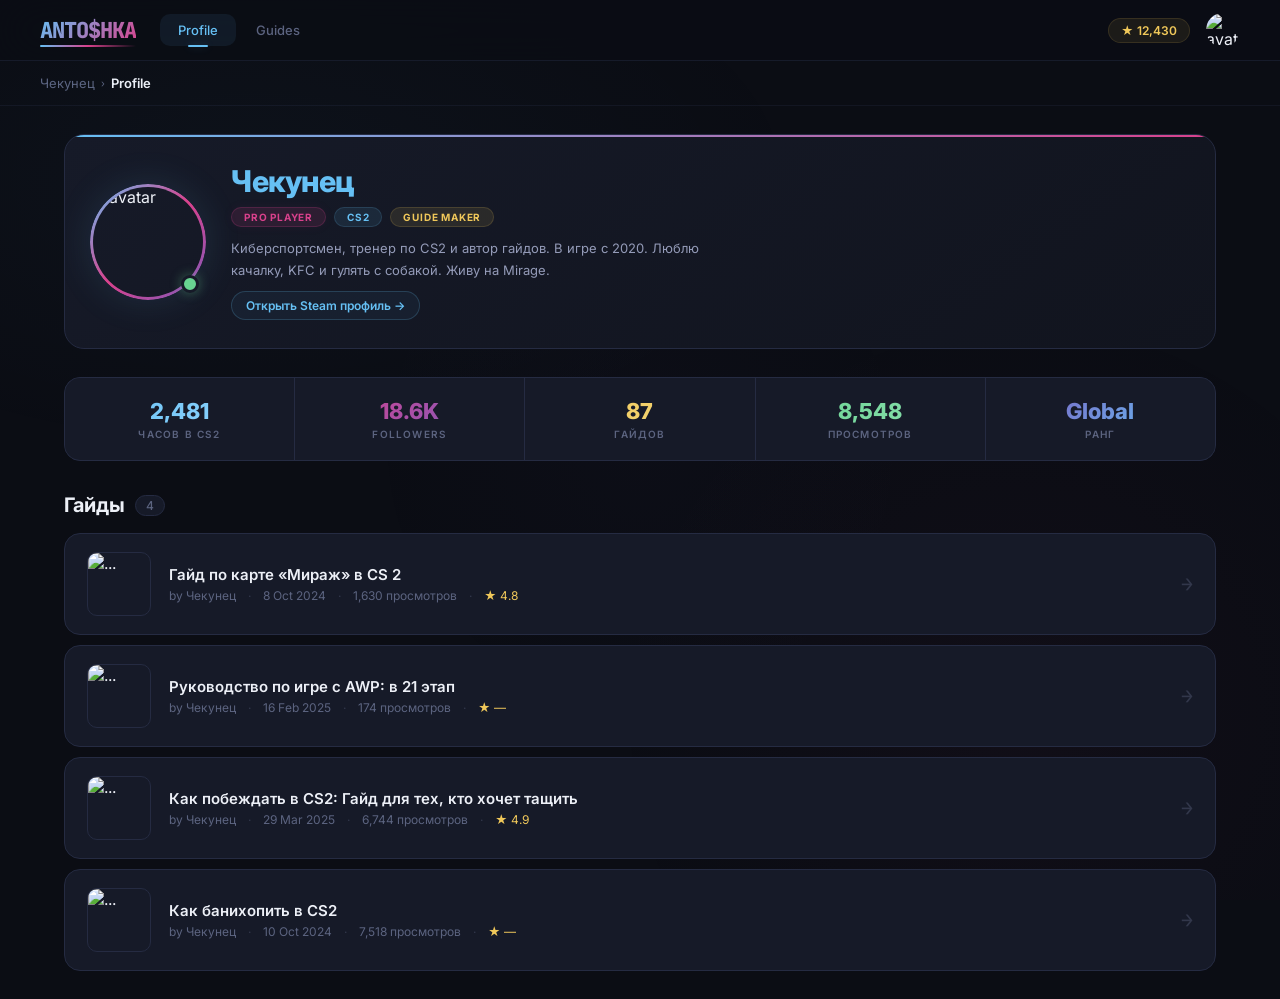
==== index.html @ 96544b04 "feat(ui): update profile identity and add blurred review overlay Update the profile title and logo t" ====
﻿<!DOCTYPE html>
<html lang="ru">
<head>
  <meta charset="UTF-8">
  <meta name="viewport" content="width=device-width, initial-scale=1.0">
  <title>ANTO$HKA — CS2 Pro Profile</title>
  <link rel="preconnect" href="https://fonts.googleapis.com">
  <link rel="preconnect" href="https://fonts.gstatic.com" crossorigin>
  <link href="https://fonts.googleapis.com/css2?family=Inter:wght@300;400;500;600;700;800;900&family=JetBrains+Mono:wght@400;500;600;700;800&display=swap" rel="stylesheet">
  <style>
    * { margin: 0; padding: 0; box-sizing: border-box; }
    :root { --bg-deep: #07080c; --bg-primary: #0b0d14; --bg-secondary: #11141e; --bg-card: #161a28; --bg-card-hover: #1c2033; --bg-elevated: #1e2338; --border: #252b42; --border-light: #303858; --border-glow: rgba(102,192,244,0.15); --text-primary: #edf0f7; --text-secondary: #949bb8; --text-muted: #5c6480; --accent: #66c0f4; --accent-hover: #94d6ff; --accent-glow: rgba(102,192,244,0.2); --pink: #d9418c; --pink-glow: rgba(217,65,140,0.25); --purple: #7c5cbf; --green: #68d391; --gold: #f0c85a; --gold-glow: rgba(240,200,90,0.2); --radius-sm: 6px; --radius: 10px; --radius-lg: 16px; --radius-xl: 20px; --shadow-sm: 0 1px 3px rgba(0,0,0,0.4); --shadow: 0 4px 16px rgba(0,0,0,0.5); --shadow-lg: 0 12px 48px rgba(0,0,0,0.6); --shadow-xl: 0 24px 64px rgba(0,0,0,0.7); }
    body { font-family: 'Inter',-apple-system,BlinkMacSystemFont,sans-serif; background: var(--bg-primary); color: var(--text-primary); min-height: 100vh; display: flex; flex-direction: column; overflow-x: hidden; }
    body::before { content: ''; position: fixed; inset: 0; background: radial-gradient(ellipse 800px 400px at 20% 20%,rgba(102,192,244,0.03) 0%,transparent 70%),radial-gradient(ellipse 600px 600px at 80% 80%,rgba(217,65,140,0.03) 0%,transparent 70%),radial-gradient(ellipse 400px 400px at 50% 50%,rgba(124,92,191,0.02) 0%,transparent 70%); pointer-events: none; z-index: 0; }
    a { color: var(--accent); text-decoration: none; transition: color 0.2s; } a:hover { color: var(--accent-hover); }
    .header { position: sticky; top: 0; z-index: 100; background: rgba(11,13,20,0.85); backdrop-filter: blur(24px) saturate(1.4); -webkit-backdrop-filter: blur(24px) saturate(1.4); border-bottom: 1px solid rgba(37,43,66,0.5); padding: 0 24px; }
    .header-inner { max-width: 1200px; margin: 0 auto; display: flex; align-items: center; height: 60px; gap: 24px; }
    .logo { font-family: 'JetBrains Mono',monospace; font-weight: 800; font-size: 22px; letter-spacing: -1px; cursor: pointer; background: linear-gradient(135deg,var(--accent) 0%,var(--pink) 100%); -webkit-background-clip: text; background-clip: text; -webkit-text-fill-color: transparent; position: relative; }
    .logo::after { content: ''; position: absolute; bottom: -2px; left: 0; right: 0; height: 2px; background: linear-gradient(90deg,var(--accent),var(--pink),transparent); border-radius: 1px; }
    .nav { display: flex; gap: 2px; }
    .nav a { padding: 8px 18px; border-radius: var(--radius); font-size: 13px; font-weight: 500; color: var(--text-muted); transition: all 0.2s; position: relative; cursor: pointer; }
    .nav a:hover { color: var(--text-primary); background: rgba(255,255,255,0.04); }
    .nav a.active { color: var(--accent); background: rgba(102,192,244,0.08); }
    .nav a.active::after { content: ''; position: absolute; bottom: -1px; left: 50%; transform: translateX(-50%); width: 20px; height: 2px; background: var(--accent); border-radius: 1px; box-shadow: 0 0 8px var(--accent-glow); }
    .header-right { margin-left: auto; display: flex; align-items: center; gap: 16px; }
    .points { font-size: 12px; font-weight: 600; color: var(--gold); padding: 4px 12px; background: rgba(240,200,90,0.08); border: 1px solid rgba(240,200,90,0.12); border-radius: 100px; }
    .avatar-small { width: 34px; height: 34px; border-radius: 50%; display: block; cursor: pointer; object-fit: cover; }
    .sub-header { padding: 0 24px; border-bottom: 1px solid rgba(37,43,66,0.3); background: rgba(11,13,20,0.4); }
    .sub-header-inner { max-width: 1200px; margin: 0 auto; display: flex; align-items: center; height: 44px; font-size: 13px; }
    .sub-header-inner .bread { color: var(--text-muted); font-weight: 400; }
    .sub-header-inner .bread-current { color: var(--text-primary); font-weight: 600; }
    .sub-header-inner .sep { color: var(--text-muted); margin: 0 6px; font-size: 10px; }
    .page-content { max-width: 1200px; margin: 0 auto; padding: 28px 24px; width: 100%; flex: 1; position: relative; z-index: 1; }
    .page { display: none; } .page.active { display: block; animation: pageIn 0.4s ease-out; }
    @keyframes pageIn { from { opacity: 0; transform: translateY(12px); } to { opacity: 1; transform: translateY(0); } }
    .profile-card { background: linear-gradient(145deg,var(--bg-card) 0%,var(--bg-secondary) 100%); border: 1px solid var(--border); border-radius: var(--radius-xl); padding: 28px; display: flex; gap: 28px; align-items: center; flex-wrap: wrap; margin-bottom: 28px; position: relative; overflow: hidden; }
    .profile-card::before { content: ''; position: absolute; top: 0; left: 0; right: 0; height: 2px; background: linear-gradient(90deg,var(--accent),var(--pink),var(--purple),var(--accent)); background-size: 300% 100%; animation: gradientBar 4s linear infinite; }
    @keyframes gradientBar { 0% { background-position: 0% 0%; } 100% { background-position: 300% 0%; } }
    .profile-avatar-wrap { position: relative; flex-shrink: 0; }
    .profile-avatar { width: 110px; height: 110px; border-radius: 50%; display: block; box-shadow: 0 0 40px rgba(102,192,244,0.15); }
    .profile-avatar::after { content: ''; position: absolute; inset: -3px; border-radius: 50%; padding: 3px; background: linear-gradient(135deg,var(--accent),var(--pink),var(--purple)); -webkit-mask: linear-gradient(#fff 0 0) content-box,linear-gradient(#fff 0 0); -webkit-mask-composite: xor; mask-composite: exclude; pointer-events: none; }
    .profile-status { position: absolute; bottom: 4px; right: 4px; width: 18px; height: 18px; border-radius: 50%; background: var(--green); border: 3px solid var(--bg-card); box-shadow: 0 0 12px rgba(104,211,145,0.4); }
    .profile-info { flex: 1; min-width: 220px; }
    .profile-name { font-size: 30px; font-weight: 800; letter-spacing: -0.5px; line-height: 1.2; } .profile-name .accent { color: var(--accent); }
    .profile-tags { display: flex; gap: 8px; flex-wrap: wrap; margin: 8px 0 10px; }
    .tag { font-size: 10px; font-weight: 700; text-transform: uppercase; padding: 3px 12px; border-radius: 100px; letter-spacing: 0.8px; }
    .tag-pro { background: rgba(217,65,140,0.12); color: var(--pink); border: 1px solid rgba(217,65,140,0.2); box-shadow: 0 0 12px rgba(217,65,140,0.05); }
    .tag-cs2 { background: rgba(102,192,244,0.1); color: var(--accent); border: 1px solid rgba(102,192,244,0.15); }
    .tag-guide { background: rgba(240,200,90,0.1); color: var(--gold); border: 1px solid rgba(240,200,90,0.15); }
    .profile-desc { font-size: 13px; color: var(--text-secondary); line-height: 1.7; max-width: 520px; }
    .steam-link { display: inline-flex; align-items: center; gap: 6px; margin-top: 10px; font-size: 12px; font-weight: 600; color: var(--accent); padding: 6px 14px; border: 1px solid rgba(102,192,244,0.2); border-radius: 100px; transition: all 0.2s; background: rgba(102,192,244,0.05); text-decoration: none; }
    .steam-link:hover { background: rgba(102,192,244,0.12); border-color: var(--accent); color: var(--accent-hover); }
    .stats-row { display: grid; grid-template-columns: repeat(auto-fit,minmax(140px,1fr)); gap: 1px; background: var(--border); border-radius: var(--radius-lg); overflow: hidden; border: 1px solid var(--border); margin-bottom: 32px; }
    .stat-cell { background: var(--bg-card); padding: 20px 16px; text-align: center; transition: background 0.2s; }
    .stat-cell:hover { background: var(--bg-card-hover); }
    .stat-val { font-size: 22px; font-weight: 800; background: linear-gradient(135deg,var(--accent),var(--accent-hover)); -webkit-background-clip: text; background-clip: text; -webkit-text-fill-color: transparent; }
    .stat-cell:nth-child(2) .stat-val { background: linear-gradient(135deg,var(--pink),var(--purple)); -webkit-background-clip: text; background-clip: text; -webkit-text-fill-color: transparent; }
    .stat-cell:nth-child(3) .stat-val { background: linear-gradient(135deg,var(--gold),#f5d87a); -webkit-background-clip: text; background-clip: text; -webkit-text-fill-color: transparent; }
    .stat-cell:nth-child(4) .stat-val { background: linear-gradient(135deg,var(--green),#8de0b0); -webkit-background-clip: text; background-clip: text; -webkit-text-fill-color: transparent; }
    .stat-cell:nth-child(5) .stat-val { background: linear-gradient(135deg,var(--purple),var(--accent)); -webkit-background-clip: text; background-clip: text; -webkit-text-fill-color: transparent; }
    .stat-label { font-size: 10px; color: var(--text-muted); text-transform: uppercase; letter-spacing: 1.2px; margin-top: 4px; font-weight: 600; }
    .section-title { font-size: 20px; font-weight: 700; margin-bottom: 16px; display: flex; align-items: center; gap: 10px; }
    .section-title .count { font-size: 12px; font-weight: 500; color: var(--text-muted); padding: 2px 10px; background: var(--bg-card); border: 1px solid var(--border); border-radius: 100px; }
    .guides-list { display: flex; flex-direction: column; gap: 10px; }
    .guide-row { display: flex; align-items: center; gap: 18px; background: var(--bg-card); border: 1px solid var(--border); border-radius: var(--radius-lg); padding: 18px 22px; transition: all 0.25s; cursor: pointer; position: relative; overflow: hidden; }
    .guide-row::before { content: ''; position: absolute; left: 0; top: 0; bottom: 0; width: 3px; background: linear-gradient(180deg,var(--accent),var(--pink)); opacity: 0; transition: opacity 0.25s; }
    .guide-row:hover { background: var(--bg-card-hover); border-color: var(--border-light); transform: translateX(4px); box-shadow: var(--shadow); }
    .guide-row:hover::before { opacity: 1; }
    .guide-row-img { width: 64px; height: 64px; border-radius: var(--radius); flex-shrink: 0; overflow: hidden; border: 1px solid var(--border); }
    .guide-row-img img { width: 100%; height: 100%; object-fit: cover; display: block; }
    .guide-row-info { flex: 1; min-width: 0; }
    .guide-row-title { font-size: 15px; font-weight: 600; color: var(--text-primary); margin-bottom: 4px; }
    .guide-row-meta { font-size: 12px; color: var(--text-muted); display: flex; gap: 12px; align-items: center; flex-wrap: wrap; }
    .guide-row-meta .dot { color: var(--text-muted); opacity: 0.4; } .guide-row-meta .rating { color: var(--gold); }
    .guide-row-arrow { color: var(--text-muted); font-size: 20px; transition: all 0.25s; opacity: 0.4; font-family: 'JetBrains Mono',monospace; }
    .guide-row:hover .guide-row-arrow { color: var(--accent); opacity: 1; transform: translateX(6px); }
    .guide-header { background: linear-gradient(145deg,var(--bg-card) 0%,var(--bg-secondary) 100%); border: 1px solid var(--border); border-radius: var(--radius-xl); padding: 32px; margin-bottom: 24px; position: relative; overflow: hidden; }
    .guide-header::before { content: ''; position: absolute; top: 0; left: 0; right: 0; height: 2px; background: linear-gradient(90deg,var(--accent),var(--pink),var(--gold)); }
    .guide-header-meta { display: flex; align-items: center; gap: 14px; flex-wrap: wrap; margin-bottom: 14px; }
    .guide-header-meta .badge { font-size: 10px; font-weight: 700; text-transform: uppercase; padding: 4px 14px; border-radius: 100px; letter-spacing: 0.8px; }
    .badge-cs2 { background: rgba(102,192,244,0.1); color: var(--accent); border: 1px solid rgba(102,192,244,0.2); }
    .badge-awp { background: rgba(217,65,140,0.1); color: var(--pink); border: 1px solid rgba(217,65,140,0.2); }
    .badge-all { background: rgba(124,92,191,0.1); color: var(--purple); border: 1px solid rgba(124,92,191,0.2); }
    .guide-header-meta .meta-item { font-size: 12px; color: var(--text-muted); } .guide-header-meta .meta-item.gold { color: var(--gold); }
    .guide-header h1 { font-size: 30px; font-weight: 800; letter-spacing: -0.5px; line-height: 1.25; margin-bottom: 8px; }
    .guide-header .author { font-size: 13px; color: var(--text-secondary); } .guide-header .author strong { color: var(--accent); }
    .guide-body { background: var(--bg-card); border: 1px solid var(--border); border-radius: var(--radius-xl); padding: 36px; line-height: 1.75; }
    .guide-body h3 { font-size: 20px; font-weight: 700; color: var(--accent); margin: 32px 0 14px; padding-bottom: 8px; border-bottom: 1px solid rgba(102,192,244,0.1); }
    .guide-body h3:first-child { margin-top: 0; } .guide-body h4 { font-size: 16px; font-weight: 600; color: var(--text-primary); margin: 22px 0 8px; }
    .guide-body p { font-size: 14px; color: var(--text-secondary); margin-bottom: 12px; }
    .guide-body ul { list-style: none; padding: 0; margin: 0 0 18px; }
    .guide-body ul li { font-size: 14px; color: var(--text-secondary); line-height: 1.7; padding: 6px 0 6px 24px; position: relative; }
    .guide-body ul li::before { content: '\25C6'; position: absolute; left: 0; top: 5px; font-size: 10px; color: var(--accent); }
    .guide-body ul li strong { color: var(--text-primary); }
    .guide-cover { width: 100%; border-radius: var(--radius-lg); margin-bottom: 24px; border: 1px solid var(--border); display: block; box-shadow: var(--shadow); }
    .guide-gallery { display: grid; grid-template-columns: repeat(auto-fit,minmax(280px,1fr)); gap: 14px; margin: 20px 0; }
    .guide-gallery img { width: 100%; border-radius: var(--radius-lg); border: 1px solid var(--border); display: block; transition: all 0.3s; box-shadow: var(--shadow-sm); }
    .guide-gallery img:hover { transform: scale(1.01); box-shadow: var(--shadow-lg); border-color: var(--border-light); }
    .guide-reviews { margin-top: 32px; padding-top: 24px; border-top: 2px solid var(--border); }
    .guide-reviews h3 { font-size: 18px; font-weight: 700; color: var(--text-primary); margin-bottom: 16px; display: flex; align-items: center; gap: 8px; }
    .guide-reviews h3::before { content: '\2605'; color: var(--gold); font-size: 20px; }
    .review-item { background: var(--bg-secondary); border: 1px solid var(--border); border-radius: var(--radius); padding: 14px 18px; margin-bottom: 10px; transition: border-color 0.2s; }
    .review-item:hover { border-color: var(--border-light); }
    .review-header { display: flex; align-items: center; justify-content: space-between; margin-bottom: 6px; flex-wrap: wrap; gap: 8px; }
    .review-author { font-weight: 600; font-size: 13px; color: var(--accent); }
    .review-date { font-size: 11px; color: var(--text-muted); }
    .review-text { font-size: 13px; color: var(--text-secondary); line-height: 1.6; }
    .review-rating { color: var(--gold); font-size: 12px; letter-spacing: 1px; }
    .review-prof-wrap { position: relative; overflow: hidden; border-radius: var(--radius); margin-bottom: 10px; }
    .review-prof-wrap .review-item { margin-bottom: 0; }
    .review-prof-wrap.blurred .review-text { filter: blur(5px); -webkit-filter: blur(5px); user-select: none; pointer-events: none; }
    .review-prof-overlay { display: none; position: absolute; inset: 0; background: rgba(7,8,12,0.8); z-index: 5; border-radius: var(--radius); flex-direction: row; align-items: center; justify-content: space-between; gap: 12px; padding: 10px 16px; }
    .review-prof-wrap.blurred .review-prof-overlay { display: flex; }
    .review-prof-overlay .warning-text { font-size: 12px; color: #ff4757; font-weight: 700; line-height: 1.4; text-align: left; }
    .review-prof-overlay .warning-btn { background: linear-gradient(135deg,#ff4757,#e84393); color: #fff; border: none; padding: 8px 24px; border-radius: 100px; font-size: 12px; font-weight: 600; cursor: pointer; transition: all 0.25s; white-space: nowrap; flex-shrink: 0; letter-spacing: 0.2px; }
    
    .review-prof-overlay .warning-btn:hover { transform: translateY(-1px); box-shadow: 0 6px 20px rgba(255,71,87,0.35), 0 0 0 1px rgba(255,255,255,0.1); }
    .guide-back { margin-top: 24px; padding-top: 20px; border-top: 1px solid var(--border); }
    .guide-back a { display: inline-flex; align-items: center; gap: 8px; font-size: 13px; font-weight: 500; color: var(--text-muted); padding: 10px 22px; border: 1px solid var(--border); border-radius: 100px; transition: all 0.2s; cursor: pointer; text-decoration: none; }
    .guide-back a:hover { color: var(--accent); border-color: var(--border-light); background: rgba(102,192,244,0.04); }
    @media (max-width: 768px) { .profile-card { flex-direction: column; align-items: center; text-align: center; padding: 24px 20px; } .profile-info { text-align: center; } .profile-tags { justify-content: center; } .profile-desc { max-width: 100%; } .guide-body { padding: 20px; } .guide-header { padding: 24px 20px; } .guide-header h1 { font-size: 22px; } .nav { display: none; } .stats-row { grid-template-columns: repeat(3,1fr); } }
    @media (max-width: 480px) { .stats-row { grid-template-columns: repeat(2,1fr); } .page-content { padding: 16px; } }
    ::-webkit-scrollbar { width: 6px; } ::-webkit-scrollbar-track { background: var(--bg-deep); } ::-webkit-scrollbar-thumb { background: var(--border); border-radius: 3px; } ::-webkit-scrollbar-thumb:hover { background: var(--border-light); }
    ::selection { background: rgba(102,192,244,0.2); color: var(--text-primary); }
  </style>
</head>
<body>
  <header class="header">
    <div class="header-inner">
      <div class="logo" id="logoBtn">ANTO$HKA</div>
      <nav class="nav">
        <a id="nav-profile" class="active">Profile</a>
        <a id="nav-guides">Guides</a>
      </nav>
      <div class="header-right"><span class="points">&#9733; 12,430</span><img class="avatar-small" src="https://avatars.fastly.steamstatic.com/25f4bf83b53d3f5722e76bcd8d0f8a3aebb3e9b3_full.jpg" alt="avatar"></div>
    </div>
  </header>
  <div class="sub-header">
    <div class="sub-header-inner">
      <span class="bread">Чекунец</span><span class="sep">&#8250;</span>
      <span class="bread-current" id="breadCurrent">Profile</span>
    </div>
  </div>
  <div class="page-content" id="pageContent">
    <div class="page active" id="pageProfile">
      <div class="profile-card">
        <div class="profile-avatar-wrap">
          <img class="profile-avatar" src="https://avatars.fastly.steamstatic.com/25f4bf83b53d3f5722e76bcd8d0f8a3aebb3e9b3_full.jpg" alt="avatar">
          <div class="profile-status"></div>
        </div>
        <div class="profile-info">
          <div class="profile-name"><span class="accent">Чекунец</span></div>
          <div class="profile-tags">
            <span class="tag tag-pro">Pro Player</span>
            <span class="tag tag-cs2">CS2</span>
            <span class="tag tag-guide">Guide Maker</span>
          </div>
          <div class="profile-desc">Киберспортсмен, тренер по CS2 и автор гайдов. В игре с 2020. Люблю качалку, KFC и гулять с собакой. Живу на Mirage.</div>
          <a class="steam-link" href="https://steamcommunity.com/id/imcavs" target="_blank" rel="noopener">Открыть Steam профиль &rarr;</a>
        </div>
      </div>
      <div class="stats-row">
        <div class="stat-cell"><div class="stat-val">2,481</div><div class="stat-label">Часов в CS2</div></div>
        <div class="stat-cell"><div class="stat-val">18.6K</div><div class="stat-label">Followers</div></div>
        <div class="stat-cell"><div class="stat-val">87</div><div class="stat-label">Гайдов</div></div>
        <div class="stat-cell"><div class="stat-val">8,548</div><div class="stat-label">Просмотров</div></div>
        <div class="stat-cell"><div class="stat-val">Global</div><div class="stat-label">Ранг</div></div>
      </div>
      <div class="section-title">Гайды <span class="count" id="profileCount">4</span></div>
      <div class="guides-list" id="guidesList"></div>
    </div>
    <div class="page" id="pageGuides">
      <div class="section-title">Все гайды <span class="count" id="guidesCount">4</span></div>
      <div class="guides-list" id="guidesListFull"></div>
    </div>
    <div class="page" id="pageGuideView"><div id="guideContent"></div></div>
  </div>
  <script>
    var GUIDES = [
      { id:'mirage-guide', title:'Гайд по карте «Мираж» в CS 2', slug:'mirage-guide', date:'8 Oct 2024', views:'1,630', rating:'4.8', preview:'https://images.steamusercontent.com/ugc/2466374324921228776/269BBE8DACB19F91C834309DBD3C649CD9F79FE6/' },
      { id:'awp-guide', title:'Руководство по игре с AWP: в 21 этап', slug:'awp-guide', date:'16 Feb 2025', views:'174', rating:'&mdash;', preview:'https://images.steamusercontent.com/ugc/8546979052243249/4EC365AA97A9F64958C68C64EA9117423F010BF1/' },
      { id:'niveus-guide', title:'Как побеждать в CS2: Гайд для тех, кто хочет тащить', slug:'niveus-guide', date:'29 Mar 2025', views:'6,744', rating:'4.9', preview:'https://images.steamusercontent.com/ugc/16432158169393339/E540617F9473AF25EFCE39FAC4F65AA7905E0B97/' },
      { id:'bhop-guide', title:'Как банихопить в CS2', slug:'bhop-guide', date:'10 Oct 2024', views:'7,518', rating:'&mdash;', preview:'https://images.steamusercontent.com/ugc/2464123249198992348/BE96747E7260C1B9AF54A90933762146801BF02A/' }
    ];

    var CONTENT = {};

    function esc(t) { return t.replace(/'/g, "\\'"); }

    CONTENT['mirage-guide'] = '<div class="guide-header"><div class="guide-header-meta"><span class="badge badge-cs2">CS2 Guide</span><span class="meta-item">8 Oct 2024</span><span class="meta-item">1,630 \u043f\u0440\u043e\u0441\u043c\u043e\u0442\u0440\u043e\u0432</span><span class="meta-item gold">\u2605 4.8</span></div><h1>\u0413\u0430\u0439\u0434 \u043f\u043e \u043a\u0430\u0440\u0442\u0435 \u00ab\u041c\u0438\u0440\u0430\u0436\u00bb \u0432 CS 2</h1><div class="author">by <strong>\u0427\u0435\u043a\u0443\u043d\u0435\u0446</strong></div></div><div class="guide-body"><p>\u041a\u0430\u0440\u0442\u0430 \u00ab\u041c\u0438\u0440\u0430\u0436\u00bb \u2014 \u044d\u0442\u043e \u043e\u0434\u043d\u0430 \u0438\u0437 \u0441\u0430\u043c\u044b\u0445 \u043f\u043e\u043f\u0443\u043b\u044f\u0440\u043d\u044b\u0445 \u0438 \u0441\u0442\u0440\u0430\u0442\u0435\u0433\u0438\u0447\u0435\u0441\u043a\u0438 \u0441\u043b\u043e\u0436\u043d\u044b\u0445 \u043a\u0430\u0440\u0442 \u0432 Counter-Strike 2. \u0412 \u044d\u0442\u043e\u043c \u0433\u0430\u0439\u0434\u0435 \u043c\u044b \u0440\u0430\u0441\u0441\u043c\u043e\u0442\u0440\u0438\u043c \u043a\u043b\u044e\u0447\u0435\u0432\u044b\u0435 \u043f\u043e\u0437\u0438\u0446\u0438\u0438, \u0441\u0442\u0440\u0430\u0442\u0435\u0433\u0438\u0438 \u0434\u043b\u044f \u043e\u0431\u0435\u0438\u0445 \u0441\u0442\u043e\u0440\u043e\u043d \u0438 \u0441\u043e\u0432\u0435\u0442\u044b \u0434\u043b\u044f \u0443\u043b\u0443\u0447\u0448\u0435\u043d\u0438\u044f \u0432\u0430\u0448\u0435\u0439 \u0438\u0433\u0440\u044b.</p><img class="guide-cover" src="https://images.steamusercontent.com/ugc/2466374324921228776/269BBE8DACB19F91C834309DBD3C649CD9F79FE6/" alt="Mirage" loading="lazy"><h3>\u041e\u0441\u043d\u043e\u0432\u043d\u0430\u044f \u0438\u043d\u0444\u043e\u0440\u043c\u0430\u0446\u0438\u044f \u043e \u043a\u0430\u0440\u0442\u0435</h3><p>\u0421\u0442\u043e\u0440\u043e\u043d\u044b: \u0422\u0435\u0440\u0440\u043e\u0440\u0438\u0441\u0442\u044b (\u0422) \u0438 \u041a\u043e\u043d\u0442\u0440-\u0442\u0435\u0440\u0440\u043e\u0440\u0438\u0441\u0442\u044b (\u041a\u0422). \u0426\u0435\u043b\u0438: \u0422\u0435\u0440\u0440\u043e\u0440\u0438\u0441\u0442\u044b \u0434\u043e\u043b\u0436\u043d\u044b \u0443\u0441\u0442\u0430\u043d\u043e\u0432\u0438\u0442\u044c \u0431\u043e\u043c\u0431\u0443 \u043d\u0430 \u043e\u0434\u043d\u043e\u0439 \u0438\u0437 \u0442\u043e\u0447\u0435\u043a (A \u0438\u043b\u0438 B), \u0430 \u041a\u0422 \u2014 \u043f\u0440\u0435\u0434\u043e\u0442\u0432\u0440\u0430\u0442\u0438\u0442\u044c \u044d\u0442\u043e \u0438\u043b\u0438 \u043e\u0431\u0435\u0437\u0432\u0440\u0435\u0434\u0438\u0442\u044c \u0431\u043e\u043c\u0431\u0443.</p><h4>\u0411\u0430\u043b\u0430\u043d\u0441\u0438\u0440\u043e\u0432\u043a\u0430</h4><p>\u00ab\u041c\u0438\u0440\u0430\u0436\u00bb \u0438\u0437\u0432\u0435\u0441\u0442\u0435\u043d \u0441\u0432\u043e\u0435\u0439 \u0441\u0431\u0430\u043b\u0430\u043d\u0441\u0438\u0440\u043e\u0432\u0430\u043d\u043d\u043e\u0439 \u043a\u043e\u043d\u0441\u0442\u0440\u0443\u043a\u0446\u0438\u0435\u0439, \u0447\u0442\u043e \u043f\u043e\u0437\u0432\u043e\u043b\u044f\u0435\u0442 \u043e\u0431\u0435\u0438\u043c \u0441\u0442\u043e\u0440\u043e\u043d\u0430\u043c \u043f\u0440\u043e\u044f\u0432\u043b\u044f\u0442\u044c \u0441\u0442\u0440\u0430\u0442\u0435\u0433\u0438\u044e \u0438 \u0442\u0430\u043a\u0442\u0438\u043a\u0443.</p>'
    + '<div class="guide-gallery"><img src="https://images.steamusercontent.com/ugc/2466374324921114483/F7C47C230EACAB2D33B4F2E3BE82AB70B0D6553B/" alt="Map" loading="lazy"></div><h3>\u041e\u0441\u043d\u043e\u0432\u043d\u044b\u0435 \u043f\u043e\u0437\u0438\u0446\u0438\u0438</h3>'
    + '<div class="guide-reviews"><h3>\u041e\u0442\u0437\u044b\u0432\u044b</h3><div class="review-item"><div class="review-header"><span class="review-author">Vlados</span><span class="review-rating">\u2605\u2605\u2605\u2605\u2605</span><span class="review-date">7 Jun 2026</span></div><div class="review-text">\u0410\u043d\u0442\u043e\u0445\u0430 \u043a\u0440\u0430\u0441\u0430\u0432\u0430 \u0434\u0430\u043b \u043d\u043e\u0440\u043c \u0433\u0430\u0438\u0434</div></div>'
    + '<div class="review-prof-wrap blurred"><div class="review-item"><div class="review-header"><span class="review-author">pixel_clicker</span><span class="review-rating">\u2605\u2605\u2606\u2606\u2606</span><span class="review-date">6 Jun 2026</span></div><div class="review-text">\u0445\u0443\u0439\u043d\u044f \u0430 \u043d\u0435 \u0433\u0430\u0439\u0434. \u043d\u0438\u0445\u0443\u044f \u043d\u0435 \u0440\u0430\u0431\u043e\u0442\u0430\u0435\u0442. \u0438\u0434\u0438 \u043d\u0430\u0445\u0443\u0439 \u0441\u043e \u0441\u0432\u043e\u0438\u043c\u0438 \u0441\u043e\u0432\u0435\u0442\u0430\u043c\u0438</div></div><div class="review-prof-overlay"><div class="warning-text">\u041e\u0442\u0437\u044b\u0432 \u0441\u043e\u0434\u0435\u0440\u0436\u0438\u0442 \u043d\u0435\u0446\u0435\u043d\u0437\u0443\u0440\u043d\u0443\u044e \u043b\u0435\u043a\u0441\u0438\u043a\u0443</div><div class="warning-divider"></div><button class="warning-btn" onclick="this.parentElement.parentElement.classList.remove(\'blurred\')">\u041f\u043e\u043a\u0430\u0437\u0430\u0442\u044c \u043e\u0442\u0437\u044b\u0432</button></div></div>'
    + '<div class="review-item"><div class="review-header"><span class="review-author">s1mple_fan</span><span class="review-rating">\u2605\u2605\u2605\u2605\u2605</span><span class="review-date">2 Jun 2026</span></div><div class="review-text">\u041b\u0443\u0447\u0448\u0438\u0439 \u0433\u0430\u0439\u0434 \u043f\u043e \u043c\u0438\u0440\u0430\u0436\u0438\u043a\u0443. \u0420\u0430\u0437\u0431\u043e\u0440 \u043f\u043e\u0437\u0438\u0446\u0438\u0439 \u043a\u043e\u0441\u043c\u043e\u0441.</div></div>'
    + '<div class="review-item"><div class="review-header"><span class="review-author">d0nkey</span><span class="review-rating">\u2605\u2605\u2605\u2605\u2605</span><span class="review-date">28 May 2026</span></div><div class="review-text">\u041d\u0430\u043a\u043e\u043d\u0435\u0446 \u043d\u043e\u0440\u043c\u0430\u043b\u044c\u043d\u043e \u043e\u0431\u044a\u044f\u0441\u043d\u0438\u043b\u0438 \u0410 \u043f\u043b\u044d\u043d\u0442.</div></div>'
    + '<div class="review-prof-wrap blurred"><div class="review-item"><div class="review-header"><span class="review-author">crybaby_228</span><span class="review-rating">\u2605\u2606\u2606\u2606\u2606</span><span class="review-date">5 Jun 2026</span></div><div class="review-text">\u0447\u0435 \u0437\u0430 \u0431\u0440\u0435\u0434 \u0442\u044b \u043d\u0430\u043f\u0438\u0441\u0430\u043b?? \u043f\u0438\u0437\u0434\u0435\u0442\u044c \u043d\u0435 \u043c\u0435\u0448\u043a\u0438 \u0432\u043e\u0440\u043e\u0447\u0430\u0442\u044c. \u0443\u0434\u0430\u043b\u0438 \u0433\u0430\u0439\u0434</div></div><div class="review-prof-overlay"><div class="warning-text">\u041e\u0442\u0437\u044b\u0432 \u0441\u043e\u0434\u0435\u0440\u0436\u0438\u0442 \u043d\u0435\u0446\u0435\u043d\u0437\u0443\u0440\u043d\u0443\u044e \u043b\u0435\u043a\u0441\u0438\u043a\u0443</div><div class="warning-divider"></div><button class="warning-btn" onclick="this.parentElement.parentElement.classList.remove(\'blurred\')">\u041f\u043e\u043a\u0430\u0437\u0430\u0442\u044c \u043e\u0442\u0437\u044b\u0432</button></div></div>'
    + '<div class="review-prof-wrap blurred"><div class="review-item"><div class="review-header"><span class="review-author">silver_master</span><span class="review-rating">\u2605\u2606\u2606\u2606\u2606</span><span class="review-date">4 Jun 2026</span></div><div class="review-text">\u0442\u0438\u043f\u0438\u0447\u043d\u044b\u0439 \u0433\u0430\u0439\u0434 \u043e\u0442 \u043f\u0435\u0442\u0443\u0448\u0438\u043b\u044b. \u0438\u0434\u0438 \u043d\u0430\u0445\u0435\u0440 \u0441\u043e \u0441\u0432\u043e\u0435\u0439 \u043f\u0438\u0441\u0430\u043d\u0438\u043d\u043e\u0439</div></div><div class="review-prof-overlay"><div class="warning-text">\u041e\u0442\u0437\u044b\u0432 \u0441\u043e\u0434\u0435\u0440\u0436\u0438\u0442 \u043d\u0435\u0446\u0435\u043d\u0437\u0443\u0440\u043d\u0443\u044e \u043b\u0435\u043a\u0441\u0438\u043a\u0443</div><div class="warning-divider"></div><button class="warning-btn" onclick="this.parentElement.parentElement.classList.remove(\'blurred\')">\u041f\u043e\u043a\u0430\u0437\u0430\u0442\u044c \u043e\u0442\u0437\u044b\u0432</button></div></div>'
    + '<div class="review-item"><div class="review-header"><span class="review-author">noob2pro</span><span class="review-rating">\u2605\u2605\u2605\u2605\u2605</span><span class="review-date">28 Mar 2026</span></div><div class="review-text">\u041f\u0435\u0440\u0435\u0447\u0438\u0442\u0430\u043b 3 \u0440\u0430\u0437\u0430. \u041a\u0430\u0436\u0434\u044b\u0439 \u0440\u0430\u0437 \u043d\u0430\u0445\u043e\u0436\u0443 \u043d\u043e\u0432\u043e\u0435. \u0410\u0432\u0442\u043e\u0440 \u043a\u0440\u0430\u0441\u0430\u0432\u0447\u0438\u043a!</div></div></div><div class="guide-back"><a class="back-to-guides">\u2190 \u041d\u0430\u0437\u0430\u0434 \u043a \u0441\u043f\u0438\u0441\u043a\u0443 \u0433\u0430\u0439\u0434\u043e\u0432</a></div></div>';

    CONTENT['awp-guide'] = '<div class="guide-header"><div class="guide-header-meta"><span class="badge badge-awp">AWP Guide</span><span class="meta-item">16 Feb 2025</span><span class="meta-item">174 \u043f\u0440\u043e\u0441\u043c\u043e\u0442\u0440\u0430</span></div><h1>\u0420\u0443\u043a\u043e\u0432\u043e\u0434\u0441\u0442\u0432\u043e \u043f\u043e \u0438\u0433\u0440\u0435 \u0441 AWP: \u0432 21 \u044d\u0442\u0430\u043f</h1><div class="author">by <strong>\u0427\u0435\u043a\u0443\u043d\u0435\u0446</strong></div></div><div class="guide-body">'
    + '<p>\u0420\u0443\u043a\u043e\u0432\u043e\u0434\u0441\u0442\u0432\u043e \u043f\u043e \u0438\u0433\u0440\u0435 \u0441 AWP \u0432 21 \u044d\u0442\u0430\u043f.</p>'
    + '<div class="guide-reviews"><h3>\u041e\u0442\u0437\u044b\u0432\u044b</h3>'
    + '<div class="review-item"><div class="review-header"><span class="review-author">awp_noob</span><span class="review-rating">\u2605\u2605\u2605\u2605\u2605</span><span class="review-date">1 Jun 2026</span></div><div class="review-text">21 \u044d\u0442\u0430\u043f \u044d\u0442\u043e \u0436\u0435\u0441\u0442\u044c! \u0421\u0442\u0430\u043b \u043b\u0443\u0447\u0448\u0435 \u0438\u0433\u0440\u0430\u0442\u044c \u043d\u0430 AWP.</div></div>'
    + '<div class="review-prof-wrap blurred"><div class="review-item"><div class="review-header"><span class="review-author">bot_aimer</span><span class="review-rating">\u2605\u2606\u2606\u2606\u2606</span><span class="review-date">2 Jun 2026</span></div><div class="review-text">\u0434\u0430 \u0442\u044b \u0441\u0430\u043c \u0431\u043e\u0442 \u0435\u0431\u0430\u043d\u044b\u0439. \u043a\u043e\u0433\u043e \u0442\u044b \u0443\u0447\u0438\u0448\u044c? \u043f\u0438\u0437\u0434\u0435\u0446 \u043f\u043e\u043b\u043d\u044b\u0439</div></div><div class="review-prof-overlay"><div class="warning-text">\u041e\u0442\u0437\u044b\u0432 \u0441\u043e\u0434\u0435\u0440\u0436\u0438\u0442 \u043d\u0435\u0446\u0435\u043d\u0437\u0443\u0440\u043d\u0443\u044e \u043b\u0435\u043a\u0441\u0438\u043a\u0443</div><div class="warning-divider"></div><button class="warning-btn" onclick="this.parentElement.parentElement.classList.remove(\'blurred\')">\u041f\u043e\u043a\u0430\u0437\u0430\u0442\u044c \u043e\u0442\u0437\u044b\u0432</button></div></div>'
    + '<div class="review-item"><div class="review-header"><span class="review-author">kennyS_fan</span><span class="review-rating">\u2605\u2605\u2605\u2605\u2605</span><span class="review-date">25 May 2026</span></div><div class="review-text">\u042d\u0442\u0430\u043f \u043f\u0440\u043e \u0444\u043b\u0438\u043a\u0438 \u044d\u0442\u043e \u0438\u043c\u0431\u0430.</div></div>'
    + '<div class="review-prof-wrap blurred"><div class="review-item"><div class="review-header"><span class="review-author">tox1c_mf</span><span class="review-rating">\u2605\u2606\u2606\u2606\u2606</span><span class="review-date">1 Jun 2026</span></div><div class="review-text">\u0445\u0443\u0435\u0442\u0430 \u043f\u043e\u043b\u043d\u0430\u044f. \u0430\u0432\u0442\u043e\u0440 \u0435\u0431\u043b\u0430\u043d. \u0438\u0434\u0438 \u043d\u0430\u0445\u0443\u0439 \u0441\u043e \u0441\u0432\u043e\u0438\u043c \u0433\u043e\u0432\u043d\u043e \u0433\u0430\u0439\u0434\u043e\u043c</div></div><div class="review-prof-overlay"><div class="warning-text">\u041e\u0442\u0437\u044b\u0432 \u0441\u043e\u0434\u0435\u0440\u0436\u0438\u0442 \u043d\u0435\u0446\u0435\u043d\u0437\u0443\u0440\u043d\u0443\u044e \u043b\u0435\u043a\u0441\u0438\u043a\u0443</div><div class="warning-divider"></div><button class="warning-btn" onclick="this.parentElement.parentElement.classList.remove(\'blurred\')">\u041f\u043e\u043a\u0430\u0437\u0430\u0442\u044c \u043e\u0442\u0437\u044b\u0432</button></div></div>'
    + '<div class="review-item"><div class="review-header"><span class="review-author">cs_old_school</span><span class="review-rating">\u2605\u2605\u2605\u2605\u2605</span><span class="review-date">8 Apr 2026</span></div><div class="review-text">\u0418\u0433\u0440\u0430\u044e \u0441 1.6, \u0438 \u043c\u043d\u0435 \u0431\u044b\u043b\u043e \u043f\u043e\u043b\u0435\u0437\u043d\u043e.</div></div>'
    + '</div><div class="guide-back"><a class="back-to-guides">\u2190 \u041d\u0430\u0437\u0430\u0434 \u043a \u0441\u043f\u0438\u0441\u043a\u0443 \u0433\u0430\u0439\u0434\u043e\u0432</a></div></div>';

    CONTENT['niveus-guide'] = '<div class="guide-header"><div class="guide-header-meta"><span class="badge badge-all">Ultimate Guide</span><span class="meta-item">29 Mar 2025</span><span class="meta-item">6,744 \u043f\u0440\u043e\u0441\u043c\u043e\u0442\u0440\u0430</span><span class="meta-item gold">\u2605 4.9 (253 \u043e\u0446\u0435\u043d\u043a\u0438)</span></div><h1>\u041a\u0430\u043a \u043f\u043e\u0431\u0435\u0436\u0434\u0430\u0442\u044c \u0432 CS2</h1><div class="author">by <strong>\u0427\u0435\u043a\u0443\u043d\u0435\u0446</strong></div></div><div class="guide-body">'
    + '<div class="guide-reviews"><h3>\u041e\u0442\u0437\u044b\u0432\u044b</h3>'
    + '<div class="review-item"><div class="review-header"><span class="review-author">champion_inc</span><span class="review-rating">\u2605\u2605\u2605\u2605\u2605</span><span class="review-date">5 Jun 2026</span></div><div class="review-text">\u041b\u0443\u0447\u0448\u0438\u0439 \u0433\u0430\u0439\u0434 \u043f\u043e CS2.</div></div>'
    + '<div class="review-prof-wrap blurred"><div class="review-item"><div class="review-header"><span class="review-author">rage_gamer</span><span class="review-rating">\u2605\u2606\u2606\u2606\u2606</span><span class="review-date">3 Jun 2026</span></div><div class="review-text">\u0437\u0430\u043b\u0443\u043f\u0430 \u043a\u0430\u043a\u0430\u044f \u0442\u043e. 5 \u043c\u0438\u043d\u0443\u0442 \u0436\u0438\u0437\u043d\u0438 \u043f\u043e\u0442\u0440\u0430\u0442\u0438\u043b \u0437\u0440\u044f. \u0441\u043e\u0441\u0430\u0442\u044c</div></div><div class="review-prof-overlay"><div class="warning-text">\u041e\u0442\u0437\u044b\u0432 \u0441\u043e\u0434\u0435\u0440\u0436\u0438\u0442 \u043d\u0435\u0446\u0435\u043d\u0437\u0443\u0440\u043d\u0443\u044e \u043b\u0435\u043a\u0441\u0438\u043a\u0443</div><div class="warning-divider"></div><button class="warning-btn" onclick="this.parentElement.parentElement.classList.remove(\'blurred\')">\u041f\u043e\u043a\u0430\u0437\u0430\u0442\u044c \u043e\u0442\u0437\u044b\u0432</button></div></div>'
    + '<div class="review-item"><div class="review-header"><span class="review-author">toxic_no_more</span><span class="review-rating">\u2605\u2605\u2605\u2605\u2605</span><span class="review-date">30 May 2026</span></div><div class="review-text">\u041f\u0435\u0440\u0435\u0441\u0442\u0430\u043b \u0442\u0438\u043b\u044c\u0442\u043e\u0432\u0430\u0442\u044c \u0438 \u043f\u043e\u0434\u043d\u044f\u043b\u0441\u044f \u043d\u0430 LE.</div></div>'
    + '<div class="review-prof-wrap blurred"><div class="review-item"><div class="review-header"><span class="review-author">no_skill</span><span class="review-rating">\u2605\u2606\u2606\u2606\u2606</span><span class="review-date">30 May 2026</span></div><div class="review-text">\u0441\u0430\u043c\u044b\u0439 \u0442\u0443\u043f\u043e\u0439 \u0433\u0430\u0439\u0434. \u0430\u0432\u0442\u043e\u0440 \u0434\u043e\u043b\u0431\u043e\u0451\u0431. \u0437\u0430\u0447\u0435\u043c \u0442\u044b \u044d\u0442\u043e \u0432\u044b\u043b\u043e\u0436\u0438\u043b?</div></div><div class="review-prof-overlay"><div class="warning-text">\u041e\u0442\u0437\u044b\u0432 \u0441\u043e\u0434\u0435\u0440\u0436\u0438\u0442 \u043d\u0435\u0446\u0435\u043d\u0437\u0443\u0440\u043d\u0443\u044e \u043b\u0435\u043a\u0441\u0438\u043a\u0443</div><div class="warning-divider"></div><button class="warning-btn" onclick="this.parentElement.parentElement.classList.remove(\'blurred\')">\u041f\u043e\u043a\u0430\u0437\u0430\u0442\u044c \u043e\u0442\u0437\u044b\u0432</button></div></div>'
    + '<div class="review-item"><div class="review-header"><span class="review-author">prefire_pro</span><span class="review-rating">\u2605\u2605\u2605\u2605\u2605</span><span class="review-date">12 Apr 2026</span></div><div class="review-text">253 \u043e\u0446\u0435\u043d\u043a\u0438 \u043d\u0435 \u043f\u0440\u043e\u0441\u0442\u043e \u0442\u0430\u043a. \u0413\u0430\u0439\u0434 \u043b\u0435\u0433\u0435\u043d\u0434\u0430\u0440\u043d\u044b\u0439!</div></div>'
    + '</div><div class="guide-back"><a class="back-to-guides">\u2190 \u041d\u0430\u0437\u0430\u0434 \u043a \u0441\u043f\u0438\u0441\u043a\u0443 \u0433\u0430\u0439\u0434\u043e\u0432</a></div></div>';

    CONTENT['bhop-guide'] = '<div class="guide-header"><div class="guide-header-meta"><span class="badge badge-cs2">Movement Guide</span><span class="meta-item">10 Oct 2024</span><span class="meta-item">7,518 \u043f\u0440\u043e\u0441\u043c\u043e\u0442\u0440\u043e\u0432</span></div><h1>\u041a\u0430\u043a \u0431\u0430\u043d\u0438\u0445\u043e\u043f\u0438\u0442\u044c \u0432 CS2</h1><div class="author">by <strong>\u0427\u0435\u043a\u0443\u043d\u0435\u0446</strong></div></div><div class="guide-body">'
    + '<div class="guide-reviews"><h3>\u041e\u0442\u0437\u044b\u0432\u044b</h3>'
    + '<div class="review-item"><div class="review-header"><span class="review-author">bhop_lover</span><span class="review-rating">\u2605\u2605\u2605\u2605\u2605</span><span class="review-date">3 Jun 2026</span></div><div class="review-text">\u041f\u043e\u043d\u044f\u043b \u043a\u0430\u043a \u0434\u0435\u043b\u0430\u0442\u044c \u0431\u0430\u043d\u0438\u0445\u043e\u043f!</div></div>'
    + '<div class="review-prof-wrap blurred"><div class="review-item"><div class="review-header"><span class="review-author">wasted_time</span><span class="review-rating">\u2605\u2605\u2606\u2606\u2606</span><span class="review-date">29 May 2026</span></div><div class="review-text">11 \u043c\u0438\u043d\u0443\u0442 \u0436\u0438\u0437\u043d\u0438 \u043f\u0440\u043e\u0447\u0438\u0442\u0430\u043b \u044d\u0442\u043e\u0442 \u0448\u043b\u0430\u043a. \u0430\u0432\u0442\u043e\u0440 \u0438\u0434\u0438 \u043d\u0430\u0445\u0443\u0439</div></div><div class="review-prof-overlay"><div class="warning-text">\u041e\u0442\u0437\u044b\u0432 \u0441\u043e\u0434\u0435\u0440\u0436\u0438\u0442 \u043d\u0435\u0446\u0435\u043d\u0437\u0443\u0440\u043d\u0443\u044e \u043b\u0435\u043a\u0441\u0438\u043a\u0443</div><div class="warning-divider"></div><button class="warning-btn" onclick="this.parentElement.parentElement.classList.remove(\'blurred\')">\u041f\u043e\u043a\u0430\u0437\u0430\u0442\u044c \u043e\u0442\u0437\u044b\u0432</button></div></div>'
    + '<div class="review-item"><div class="review-header"><span class="review-author">kz_runner</span><span class="review-rating">\u2605\u2605\u2605\u2605\u2605</span><span class="review-date">28 May 2026</span></div><div class="review-text">\u0421\u043e\u0432\u0435\u0442 \u043f\u0440\u043e A \u0438 D \u0440\u0430\u0431\u043e\u0442\u0430\u0435\u0442.</div></div>'
    + '<div class="review-prof-wrap blurred"><div class="review-item"><div class="review-header"><span class="review-author">static_void</span><span class="review-rating">\u2605\u2605\u2606\u2606\u2606</span><span class="review-date">30 Apr 2026</span></div><div class="review-text">\u0433\u0430\u0439\u0434 \u043a\u043e\u0440\u043e\u0442\u043a\u0438\u0439 \u043d\u043e \u0445\u043e\u0442\u044f \u0431\u044b \u0447\u0442\u043e-\u0442\u043e. \u043d\u0435 \u0445\u0432\u0430\u0442\u0438\u043b\u043e \u0441\u0441\u044b\u043b\u043e\u043a \u043d\u0430 \u043a\u0430\u0440\u0442\u044b \u0431\u043b\u044f\u0442\u044c</div></div><div class="review-prof-overlay"><div class="warning-text">\u041e\u0442\u0437\u044b\u0432 \u0441\u043e\u0434\u0435\u0440\u0436\u0438\u0442 \u043d\u0435\u0446\u0435\u043d\u0437\u0443\u0440\u043d\u0443\u044e \u043b\u0435\u043a\u0441\u0438\u043a\u0443</div><div class="warning-divider"></div><button class="warning-btn" onclick="this.parentElement.parentElement.classList.remove(\'blurred\')">\u041f\u043e\u043a\u0430\u0437\u0430\u0442\u044c \u043e\u0442\u0437\u044b\u0432</button></div></div>'
    + '<div class="review-item"><div class="review-header"><span class="review-author">cyber_hop</span><span class="review-rating">\u2605\u2605\u2605\u2605\u2605</span><span class="review-date">22 Apr 2026</span></div><div class="review-text">7\u043a \u043f\u0440\u043e\u0441\u043c\u043e\u0442\u0440\u043e\u0432 \u043d\u0435 \u043f\u0440\u043e\u0441\u0442\u043e \u0442\u0430\u043a.</div></div>'
    + '</div><div class="guide-back"><a class="back-to-guides">\u2190 \u041d\u0430\u0437\u0430\u0434 \u043a \u0441\u043f\u0438\u0441\u043a\u0443 \u0433\u0430\u0439\u0434\u043e\u0432</a></div></div>';

    document.getElementById('guidesCount').textContent = '(' + GUIDES.length + ')';
    document.getElementById('profileCount').textContent = GUIDES.length;

    function showPage(id) {
      document.querySelectorAll('.page').forEach(function(p) { p.classList.remove('active'); });
      document.querySelectorAll('.nav a').forEach(function(a) { a.classList.remove('active'); });
      var el = document.getElementById(id);
      if (el) el.classList.add('active');
    }

    function navigate(page, guideId) {
      var bread = document.getElementById('breadCurrent');
      if (page === 'profile') {
        showPage('pageProfile');
        document.getElementById('nav-profile').classList.add('active');
        bread.textContent = 'Profile';
        window.location.hash = '#profile';
      } else if (page === 'guides') {
        showPage('pageGuides');
        document.getElementById('nav-guides').classList.add('active');
        bread.textContent = 'All Guides';
        renderList('guidesListFull');
        window.location.hash = '#guides';
      } else if (page === 'guide' && guideId && CONTENT[guideId]) {
        showPage('pageGuideView');
        document.getElementById('nav-guides').classList.add('active');
        document.getElementById('guideContent').innerHTML = CONTENT[guideId];
        bread.textContent = GUIDES.find(function(g) { return g.id === guideId; }).title;
        window.location.hash = '#' + guideId;
        document.querySelectorAll('.back-to-guides').forEach(function(el) {
          el.onclick = function() { navigate('guides'); };
        });
      }
    }

    function renderList(containerId) {
      var container = document.getElementById(containerId);
      container.innerHTML = '';
      GUIDES.forEach(function(g) {
        var row = document.createElement('div');
        row.className = 'guide-row';
        row.innerHTML = '<div class="guide-row-img"><img src="' + g.preview + '" alt="..." loading="lazy"></div><div class="guide-row-info"><div class="guide-row-title">' + g.title + '</div><div class="guide-row-meta"><span>by \u0427\u0435\u043a\u0443\u043d\u0435\u0446</span><span class="dot">\u00b7</span><span>' + g.date + '</span><span class="dot">\u00b7</span><span>' + g.views + ' \u043f\u0440\u043e\u0441\u043c\u043e\u0442\u0440\u043e\u0432</span><span class="dot">\u00b7</span><span class="rating">\u2605 ' + g.rating + '</span></div></div><div class="guide-row-arrow">\u2192</div>';
        row.onclick = function() { navigate('guide', g.id); };
        container.appendChild(row);
      });
    }

    function handleHash() {
      var h = window.location.hash.slice(1);
      if (!h || h === 'profile') { navigate('profile'); return; }
      if (h === 'guides') { navigate('guides'); return; }
      var found = GUIDES.find(function(g) { return g.slug === h; });
      if (found) { navigate('guide', found.id); return; }
      navigate('profile');
    }

    document.getElementById('logoBtn').onclick = function() { navigate('profile'); };
    document.getElementById('nav-profile').onclick = function() { navigate('profile'); };
    document.getElementById('nav-guides').onclick = function() { navigate('guides'); };
    window.addEventListener('hashchange', handleHash);
    renderList('guidesList');
    renderList('guidesListFull');
    handleHash();
  </script>
</body>
</html>
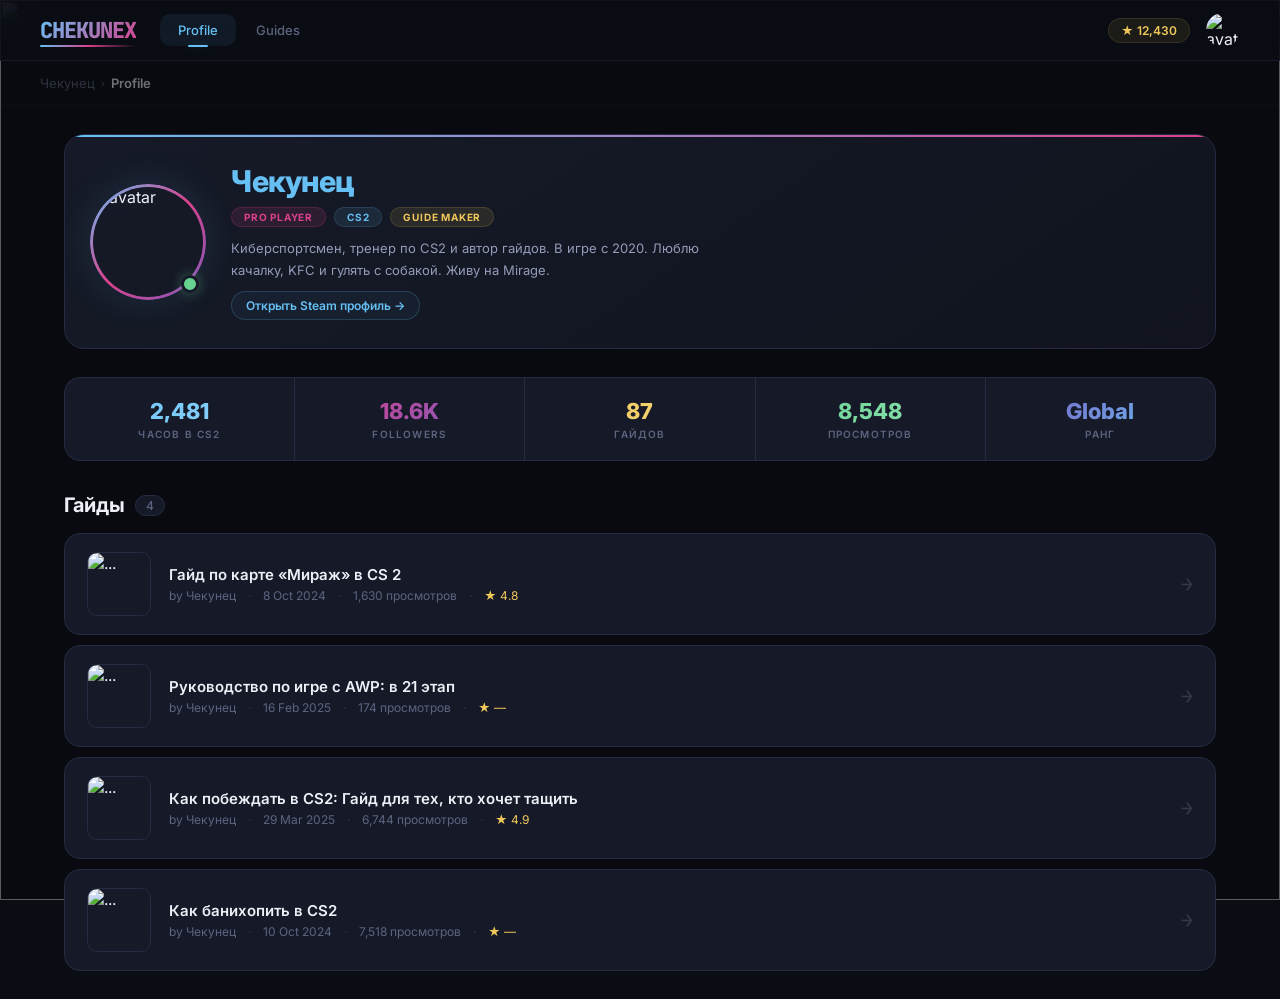
==== commit 98bf28f0: "refactor(ui): update branding and implement dynamic background system Update the profile identity fr" ====
--- a/index.html
+++ b/index.html
@@ -3,7 +3,7 @@
 <head>
   <meta charset="UTF-8">
   <meta name="viewport" content="width=device-width, initial-scale=1.0">
-  <title>ANTO$HKA — CS2 Pro Profile</title>
+  <title>CHEKUNEX — CS2 Pro Profile</title>
   <link rel="preconnect" href="https://fonts.googleapis.com">
   <link rel="preconnect" href="https://fonts.gstatic.com" crossorigin>
   <link href="https://fonts.googleapis.com/css2?family=Inter:wght@300;400;500;600;700;800;900&family=JetBrains+Mono:wght@400;500;600;700;800&display=swap" rel="stylesheet">
@@ -11,7 +11,11 @@
     * { margin: 0; padding: 0; box-sizing: border-box; }
     :root { --bg-deep: #07080c; --bg-primary: #0b0d14; --bg-secondary: #11141e; --bg-card: #161a28; --bg-card-hover: #1c2033; --bg-elevated: #1e2338; --border: #252b42; --border-light: #303858; --border-glow: rgba(102,192,244,0.15); --text-primary: #edf0f7; --text-secondary: #949bb8; --text-muted: #5c6480; --accent: #66c0f4; --accent-hover: #94d6ff; --accent-glow: rgba(102,192,244,0.2); --pink: #d9418c; --pink-glow: rgba(217,65,140,0.25); --purple: #7c5cbf; --green: #68d391; --gold: #f0c85a; --gold-glow: rgba(240,200,90,0.2); --radius-sm: 6px; --radius: 10px; --radius-lg: 16px; --radius-xl: 20px; --shadow-sm: 0 1px 3px rgba(0,0,0,0.4); --shadow: 0 4px 16px rgba(0,0,0,0.5); --shadow-lg: 0 12px 48px rgba(0,0,0,0.6); --shadow-xl: 0 24px 64px rgba(0,0,0,0.7); }
     body { font-family: 'Inter',-apple-system,BlinkMacSystemFont,sans-serif; background: var(--bg-primary); color: var(--text-primary); min-height: 100vh; display: flex; flex-direction: column; overflow-x: hidden; }
-    body::before { content: ''; position: fixed; inset: 0; background: radial-gradient(ellipse 800px 400px at 20% 20%,rgba(102,192,244,0.03) 0%,transparent 70%),radial-gradient(ellipse 600px 600px at 80% 80%,rgba(217,65,140,0.03) 0%,transparent 70%),radial-gradient(ellipse 400px 400px at 50% 50%,rgba(124,92,191,0.02) 0%,transparent 70%); pointer-events: none; z-index: 0; }
+    .bg-wrap { position: fixed; inset: 0; z-index: 0; pointer-events: none; overflow: hidden; }
+    .bg-gif { width: 100%; height: 100%; object-fit: cover; display: block; }
+    .bg-overlay { position: fixed; inset: 0; z-index: 1; background: rgba(7,8,12,0.55); pointer-events: none; }
+    .bg-mobile { display: none; }
+    @media (max-width: 768px) { .bg-desktop { display: none; } .bg-mobile { display: block; } }
     a { color: var(--accent); text-decoration: none; transition: color 0.2s; } a:hover { color: var(--accent-hover); }
     .header { position: sticky; top: 0; z-index: 100; background: rgba(11,13,20,0.85); backdrop-filter: blur(24px) saturate(1.4); -webkit-backdrop-filter: blur(24px) saturate(1.4); border-bottom: 1px solid rgba(37,43,66,0.5); padding: 0 24px; }
     .header-inner { max-width: 1200px; margin: 0 auto; display: flex; align-items: center; height: 60px; gap: 24px; }
@@ -108,12 +112,11 @@
     .review-rating { color: var(--gold); font-size: 12px; letter-spacing: 1px; }
     .review-prof-wrap { position: relative; overflow: hidden; border-radius: var(--radius); margin-bottom: 10px; }
     .review-prof-wrap .review-item { margin-bottom: 0; }
-    .review-prof-wrap.blurred .review-text { filter: blur(5px); -webkit-filter: blur(5px); user-select: none; pointer-events: none; }
-    .review-prof-overlay { display: none; position: absolute; inset: 0; background: rgba(7,8,12,0.8); z-index: 5; border-radius: var(--radius); flex-direction: row; align-items: center; justify-content: space-between; gap: 12px; padding: 10px 16px; }
+    .review-prof-wrap.blurred .review-item { filter: blur(6px) brightness(0.35); -webkit-filter: blur(6px) brightness(0.35); user-select: none; pointer-events: none; opacity: 0.7; }
+    .review-prof-overlay { display: none; position: absolute; inset: 0; z-index: 5; border-radius: var(--radius); flex-direction: row; align-items: center; justify-content: space-between; gap: 12px; padding: 10px 16px; background: rgba(7,8,12,0.85); }
     .review-prof-wrap.blurred .review-prof-overlay { display: flex; }
     .review-prof-overlay .warning-text { font-size: 12px; color: #ff4757; font-weight: 700; line-height: 1.4; text-align: left; }
     .review-prof-overlay .warning-btn { background: linear-gradient(135deg,#ff4757,#e84393); color: #fff; border: none; padding: 8px 24px; border-radius: 100px; font-size: 12px; font-weight: 600; cursor: pointer; transition: all 0.25s; white-space: nowrap; flex-shrink: 0; letter-spacing: 0.2px; }
-    
     .review-prof-overlay .warning-btn:hover { transform: translateY(-1px); box-shadow: 0 6px 20px rgba(255,71,87,0.35), 0 0 0 1px rgba(255,255,255,0.1); }
     .guide-back { margin-top: 24px; padding-top: 20px; border-top: 1px solid var(--border); }
     .guide-back a { display: inline-flex; align-items: center; gap: 8px; font-size: 13px; font-weight: 500; color: var(--text-muted); padding: 10px 22px; border: 1px solid var(--border); border-radius: 100px; transition: all 0.2s; cursor: pointer; text-decoration: none; }
@@ -125,9 +128,14 @@
   </style>
 </head>
 <body>
+  <div class="bg-wrap">
+    <img class="bg-gif bg-desktop" src="images/background-desktop.gif" alt="" aria-hidden="true">
+    <img class="bg-gif bg-mobile" src="images/background-mobile.gif" alt="" aria-hidden="true">
+  </div>
+  <div class="bg-overlay"></div>
   <header class="header">
     <div class="header-inner">
-      <div class="logo" id="logoBtn">ANTO$HKA</div>
+      <div class="logo" id="logoBtn">CHEKUNEX</div>
       <nav class="nav">
         <a id="nav-profile" class="active">Profile</a>
         <a id="nav-guides">Guides</a>
@@ -183,47 +191,122 @@
       { id:'bhop-guide', title:'Как банихопить в CS2', slug:'bhop-guide', date:'10 Oct 2024', views:'7,518', rating:'&mdash;', preview:'https://images.steamusercontent.com/ugc/2464123249198992348/BE96747E7260C1B9AF54A90933762146801BF02A/' }
     ];
 
-    var CONTENT = {};
-
-    function esc(t) { return t.replace(/'/g, "\\'"); }
-
-    CONTENT['mirage-guide'] = '<div class="guide-header"><div class="guide-header-meta"><span class="badge badge-cs2">CS2 Guide</span><span class="meta-item">8 Oct 2024</span><span class="meta-item">1,630 \u043f\u0440\u043e\u0441\u043c\u043e\u0442\u0440\u043e\u0432</span><span class="meta-item gold">\u2605 4.8</span></div><h1>\u0413\u0430\u0439\u0434 \u043f\u043e \u043a\u0430\u0440\u0442\u0435 \u00ab\u041c\u0438\u0440\u0430\u0436\u00bb \u0432 CS 2</h1><div class="author">by <strong>\u0427\u0435\u043a\u0443\u043d\u0435\u0446</strong></div></div><div class="guide-body"><p>\u041a\u0430\u0440\u0442\u0430 \u00ab\u041c\u0438\u0440\u0430\u0436\u00bb \u2014 \u044d\u0442\u043e \u043e\u0434\u043d\u0430 \u0438\u0437 \u0441\u0430\u043c\u044b\u0445 \u043f\u043e\u043f\u0443\u043b\u044f\u0440\u043d\u044b\u0445 \u0438 \u0441\u0442\u0440\u0430\u0442\u0435\u0433\u0438\u0447\u0435\u0441\u043a\u0438 \u0441\u043b\u043e\u0436\u043d\u044b\u0445 \u043a\u0430\u0440\u0442 \u0432 Counter-Strike 2. \u0412 \u044d\u0442\u043e\u043c \u0433\u0430\u0439\u0434\u0435 \u043c\u044b \u0440\u0430\u0441\u0441\u043c\u043e\u0442\u0440\u0438\u043c \u043a\u043b\u044e\u0447\u0435\u0432\u044b\u0435 \u043f\u043e\u0437\u0438\u0446\u0438\u0438, \u0441\u0442\u0440\u0430\u0442\u0435\u0433\u0438\u0438 \u0434\u043b\u044f \u043e\u0431\u0435\u0438\u0445 \u0441\u0442\u043e\u0440\u043e\u043d \u0438 \u0441\u043e\u0432\u0435\u0442\u044b \u0434\u043b\u044f \u0443\u043b\u0443\u0447\u0448\u0435\u043d\u0438\u044f \u0432\u0430\u0448\u0435\u0439 \u0438\u0433\u0440\u044b.</p><img class="guide-cover" src="https://images.steamusercontent.com/ugc/2466374324921228776/269BBE8DACB19F91C834309DBD3C649CD9F79FE6/" alt="Mirage" loading="lazy"><h3>\u041e\u0441\u043d\u043e\u0432\u043d\u0430\u044f \u0438\u043d\u0444\u043e\u0440\u043c\u0430\u0446\u0438\u044f \u043e \u043a\u0430\u0440\u0442\u0435</h3><p>\u0421\u0442\u043e\u0440\u043e\u043d\u044b: \u0422\u0435\u0440\u0440\u043e\u0440\u0438\u0441\u0442\u044b (\u0422) \u0438 \u041a\u043e\u043d\u0442\u0440-\u0442\u0435\u0440\u0440\u043e\u0440\u0438\u0441\u0442\u044b (\u041a\u0422). \u0426\u0435\u043b\u0438: \u0422\u0435\u0440\u0440\u043e\u0440\u0438\u0441\u0442\u044b \u0434\u043e\u043b\u0436\u043d\u044b \u0443\u0441\u0442\u0430\u043d\u043e\u0432\u0438\u0442\u044c \u0431\u043e\u043c\u0431\u0443 \u043d\u0430 \u043e\u0434\u043d\u043e\u0439 \u0438\u0437 \u0442\u043e\u0447\u0435\u043a (A \u0438\u043b\u0438 B), \u0430 \u041a\u0422 \u2014 \u043f\u0440\u0435\u0434\u043e\u0442\u0432\u0440\u0430\u0442\u0438\u0442\u044c \u044d\u0442\u043e \u0438\u043b\u0438 \u043e\u0431\u0435\u0437\u0432\u0440\u0435\u0434\u0438\u0442\u044c \u0431\u043e\u043c\u0431\u0443.</p><h4>\u0411\u0430\u043b\u0430\u043d\u0441\u0438\u0440\u043e\u0432\u043a\u0430</h4><p>\u00ab\u041c\u0438\u0440\u0430\u0436\u00bb \u0438\u0437\u0432\u0435\u0441\u0442\u0435\u043d \u0441\u0432\u043e\u0435\u0439 \u0441\u0431\u0430\u043b\u0430\u043d\u0441\u0438\u0440\u043e\u0432\u0430\u043d\u043d\u043e\u0439 \u043a\u043e\u043d\u0441\u0442\u0440\u0443\u043a\u0446\u0438\u0435\u0439, \u0447\u0442\u043e \u043f\u043e\u0437\u0432\u043e\u043b\u044f\u0435\u0442 \u043e\u0431\u0435\u0438\u043c \u0441\u0442\u043e\u0440\u043e\u043d\u0430\u043c \u043f\u0440\u043e\u044f\u0432\u043b\u044f\u0442\u044c \u0441\u0442\u0440\u0430\u0442\u0435\u0433\u0438\u044e \u0438 \u0442\u0430\u043a\u0442\u0438\u043a\u0443.</p>'
-    + '<div class="guide-gallery"><img src="https://images.steamusercontent.com/ugc/2466374324921114483/F7C47C230EACAB2D33B4F2E3BE82AB70B0D6553B/" alt="Map" loading="lazy"></div><h3>\u041e\u0441\u043d\u043e\u0432\u043d\u044b\u0435 \u043f\u043e\u0437\u0438\u0446\u0438\u0438</h3>'
-    + '<div class="guide-reviews"><h3>\u041e\u0442\u0437\u044b\u0432\u044b</h3><div class="review-item"><div class="review-header"><span class="review-author">Vlados</span><span class="review-rating">\u2605\u2605\u2605\u2605\u2605</span><span class="review-date">7 Jun 2026</span></div><div class="review-text">\u0410\u043d\u0442\u043e\u0445\u0430 \u043a\u0440\u0430\u0441\u0430\u0432\u0430 \u0434\u0430\u043b \u043d\u043e\u0440\u043c \u0433\u0430\u0438\u0434</div></div>'
-    + '<div class="review-prof-wrap blurred"><div class="review-item"><div class="review-header"><span class="review-author">pixel_clicker</span><span class="review-rating">\u2605\u2605\u2606\u2606\u2606</span><span class="review-date">6 Jun 2026</span></div><div class="review-text">\u0445\u0443\u0439\u043d\u044f \u0430 \u043d\u0435 \u0433\u0430\u0439\u0434. \u043d\u0438\u0445\u0443\u044f \u043d\u0435 \u0440\u0430\u0431\u043e\u0442\u0430\u0435\u0442. \u0438\u0434\u0438 \u043d\u0430\u0445\u0443\u0439 \u0441\u043e \u0441\u0432\u043e\u0438\u043c\u0438 \u0441\u043e\u0432\u0435\u0442\u0430\u043c\u0438</div></div><div class="review-prof-overlay"><div class="warning-text">\u041e\u0442\u0437\u044b\u0432 \u0441\u043e\u0434\u0435\u0440\u0436\u0438\u0442 \u043d\u0435\u0446\u0435\u043d\u0437\u0443\u0440\u043d\u0443\u044e \u043b\u0435\u043a\u0441\u0438\u043a\u0443</div><div class="warning-divider"></div><button class="warning-btn" onclick="this.parentElement.parentElement.classList.remove(\'blurred\')">\u041f\u043e\u043a\u0430\u0437\u0430\u0442\u044c \u043e\u0442\u0437\u044b\u0432</button></div></div>'
-    + '<div class="review-item"><div class="review-header"><span class="review-author">s1mple_fan</span><span class="review-rating">\u2605\u2605\u2605\u2605\u2605</span><span class="review-date">2 Jun 2026</span></div><div class="review-text">\u041b\u0443\u0447\u0448\u0438\u0439 \u0433\u0430\u0439\u0434 \u043f\u043e \u043c\u0438\u0440\u0430\u0436\u0438\u043a\u0443. \u0420\u0430\u0437\u0431\u043e\u0440 \u043f\u043e\u0437\u0438\u0446\u0438\u0439 \u043a\u043e\u0441\u043c\u043e\u0441.</div></div>'
-    + '<div class="review-item"><div class="review-header"><span class="review-author">d0nkey</span><span class="review-rating">\u2605\u2605\u2605\u2605\u2605</span><span class="review-date">28 May 2026</span></div><div class="review-text">\u041d\u0430\u043a\u043e\u043d\u0435\u0446 \u043d\u043e\u0440\u043c\u0430\u043b\u044c\u043d\u043e \u043e\u0431\u044a\u044f\u0441\u043d\u0438\u043b\u0438 \u0410 \u043f\u043b\u044d\u043d\u0442.</div></div>'
-    + '<div class="review-prof-wrap blurred"><div class="review-item"><div class="review-header"><span class="review-author">crybaby_228</span><span class="review-rating">\u2605\u2606\u2606\u2606\u2606</span><span class="review-date">5 Jun 2026</span></div><div class="review-text">\u0447\u0435 \u0437\u0430 \u0431\u0440\u0435\u0434 \u0442\u044b \u043d\u0430\u043f\u0438\u0441\u0430\u043b?? \u043f\u0438\u0437\u0434\u0435\u0442\u044c \u043d\u0435 \u043c\u0435\u0448\u043a\u0438 \u0432\u043e\u0440\u043e\u0447\u0430\u0442\u044c. \u0443\u0434\u0430\u043b\u0438 \u0433\u0430\u0439\u0434</div></div><div class="review-prof-overlay"><div class="warning-text">\u041e\u0442\u0437\u044b\u0432 \u0441\u043e\u0434\u0435\u0440\u0436\u0438\u0442 \u043d\u0435\u0446\u0435\u043d\u0437\u0443\u0440\u043d\u0443\u044e \u043b\u0435\u043a\u0441\u0438\u043a\u0443</div><div class="warning-divider"></div><button class="warning-btn" onclick="this.parentElement.parentElement.classList.remove(\'blurred\')">\u041f\u043e\u043a\u0430\u0437\u0430\u0442\u044c \u043e\u0442\u0437\u044b\u0432</button></div></div>'
-    + '<div class="review-prof-wrap blurred"><div class="review-item"><div class="review-header"><span class="review-author">silver_master</span><span class="review-rating">\u2605\u2606\u2606\u2606\u2606</span><span class="review-date">4 Jun 2026</span></div><div class="review-text">\u0442\u0438\u043f\u0438\u0447\u043d\u044b\u0439 \u0433\u0430\u0439\u0434 \u043e\u0442 \u043f\u0435\u0442\u0443\u0448\u0438\u043b\u044b. \u0438\u0434\u0438 \u043d\u0430\u0445\u0435\u0440 \u0441\u043e \u0441\u0432\u043e\u0435\u0439 \u043f\u0438\u0441\u0430\u043d\u0438\u043d\u043e\u0439</div></div><div class="review-prof-overlay"><div class="warning-text">\u041e\u0442\u0437\u044b\u0432 \u0441\u043e\u0434\u0435\u0440\u0436\u0438\u0442 \u043d\u0435\u0446\u0435\u043d\u0437\u0443\u0440\u043d\u0443\u044e \u043b\u0435\u043a\u0441\u0438\u043a\u0443</div><div class="warning-divider"></div><button class="warning-btn" onclick="this.parentElement.parentElement.classList.remove(\'blurred\')">\u041f\u043e\u043a\u0430\u0437\u0430\u0442\u044c \u043e\u0442\u0437\u044b\u0432</button></div></div>'
-    + '<div class="review-item"><div class="review-header"><span class="review-author">noob2pro</span><span class="review-rating">\u2605\u2605\u2605\u2605\u2605</span><span class="review-date">28 Mar 2026</span></div><div class="review-text">\u041f\u0435\u0440\u0435\u0447\u0438\u0442\u0430\u043b 3 \u0440\u0430\u0437\u0430. \u041a\u0430\u0436\u0434\u044b\u0439 \u0440\u0430\u0437 \u043d\u0430\u0445\u043e\u0436\u0443 \u043d\u043e\u0432\u043e\u0435. \u0410\u0432\u0442\u043e\u0440 \u043a\u0440\u0430\u0441\u0430\u0432\u0447\u0438\u043a!</div></div></div><div class="guide-back"><a class="back-to-guides">\u2190 \u041d\u0430\u0437\u0430\u0434 \u043a \u0441\u043f\u0438\u0441\u043a\u0443 \u0433\u0430\u0439\u0434\u043e\u0432</a></div></div>';
-
-    CONTENT['awp-guide'] = '<div class="guide-header"><div class="guide-header-meta"><span class="badge badge-awp">AWP Guide</span><span class="meta-item">16 Feb 2025</span><span class="meta-item">174 \u043f\u0440\u043e\u0441\u043c\u043e\u0442\u0440\u0430</span></div><h1>\u0420\u0443\u043a\u043e\u0432\u043e\u0434\u0441\u0442\u0432\u043e \u043f\u043e \u0438\u0433\u0440\u0435 \u0441 AWP: \u0432 21 \u044d\u0442\u0430\u043f</h1><div class="author">by <strong>\u0427\u0435\u043a\u0443\u043d\u0435\u0446</strong></div></div><div class="guide-body">'
-    + '<p>\u0420\u0443\u043a\u043e\u0432\u043e\u0434\u0441\u0442\u0432\u043e \u043f\u043e \u0438\u0433\u0440\u0435 \u0441 AWP \u0432 21 \u044d\u0442\u0430\u043f.</p>'
-    + '<div class="guide-reviews"><h3>\u041e\u0442\u0437\u044b\u0432\u044b</h3>'
-    + '<div class="review-item"><div class="review-header"><span class="review-author">awp_noob</span><span class="review-rating">\u2605\u2605\u2605\u2605\u2605</span><span class="review-date">1 Jun 2026</span></div><div class="review-text">21 \u044d\u0442\u0430\u043f \u044d\u0442\u043e \u0436\u0435\u0441\u0442\u044c! \u0421\u0442\u0430\u043b \u043b\u0443\u0447\u0448\u0435 \u0438\u0433\u0440\u0430\u0442\u044c \u043d\u0430 AWP.</div></div>'
-    + '<div class="review-prof-wrap blurred"><div class="review-item"><div class="review-header"><span class="review-author">bot_aimer</span><span class="review-rating">\u2605\u2606\u2606\u2606\u2606</span><span class="review-date">2 Jun 2026</span></div><div class="review-text">\u0434\u0430 \u0442\u044b \u0441\u0430\u043c \u0431\u043e\u0442 \u0435\u0431\u0430\u043d\u044b\u0439. \u043a\u043e\u0433\u043e \u0442\u044b \u0443\u0447\u0438\u0448\u044c? \u043f\u0438\u0437\u0434\u0435\u0446 \u043f\u043e\u043b\u043d\u044b\u0439</div></div><div class="review-prof-overlay"><div class="warning-text">\u041e\u0442\u0437\u044b\u0432 \u0441\u043e\u0434\u0435\u0440\u0436\u0438\u0442 \u043d\u0435\u0446\u0435\u043d\u0437\u0443\u0440\u043d\u0443\u044e \u043b\u0435\u043a\u0441\u0438\u043a\u0443</div><div class="warning-divider"></div><button class="warning-btn" onclick="this.parentElement.parentElement.classList.remove(\'blurred\')">\u041f\u043e\u043a\u0430\u0437\u0430\u0442\u044c \u043e\u0442\u0437\u044b\u0432</button></div></div>'
-    + '<div class="review-item"><div class="review-header"><span class="review-author">kennyS_fan</span><span class="review-rating">\u2605\u2605\u2605\u2605\u2605</span><span class="review-date">25 May 2026</span></div><div class="review-text">\u042d\u0442\u0430\u043f \u043f\u0440\u043e \u0444\u043b\u0438\u043a\u0438 \u044d\u0442\u043e \u0438\u043c\u0431\u0430.</div></div>'
-    + '<div class="review-prof-wrap blurred"><div class="review-item"><div class="review-header"><span class="review-author">tox1c_mf</span><span class="review-rating">\u2605\u2606\u2606\u2606\u2606</span><span class="review-date">1 Jun 2026</span></div><div class="review-text">\u0445\u0443\u0435\u0442\u0430 \u043f\u043e\u043b\u043d\u0430\u044f. \u0430\u0432\u0442\u043e\u0440 \u0435\u0431\u043b\u0430\u043d. \u0438\u0434\u0438 \u043d\u0430\u0445\u0443\u0439 \u0441\u043e \u0441\u0432\u043e\u0438\u043c \u0433\u043e\u0432\u043d\u043e \u0433\u0430\u0439\u0434\u043e\u043c</div></div><div class="review-prof-overlay"><div class="warning-text">\u041e\u0442\u0437\u044b\u0432 \u0441\u043e\u0434\u0435\u0440\u0436\u0438\u0442 \u043d\u0435\u0446\u0435\u043d\u0437\u0443\u0440\u043d\u0443\u044e \u043b\u0435\u043a\u0441\u0438\u043a\u0443</div><div class="warning-divider"></div><button class="warning-btn" onclick="this.parentElement.parentElement.classList.remove(\'blurred\')">\u041f\u043e\u043a\u0430\u0437\u0430\u0442\u044c \u043e\u0442\u0437\u044b\u0432</button></div></div>'
-    + '<div class="review-item"><div class="review-header"><span class="review-author">cs_old_school</span><span class="review-rating">\u2605\u2605\u2605\u2605\u2605</span><span class="review-date">8 Apr 2026</span></div><div class="review-text">\u0418\u0433\u0440\u0430\u044e \u0441 1.6, \u0438 \u043c\u043d\u0435 \u0431\u044b\u043b\u043e \u043f\u043e\u043b\u0435\u0437\u043d\u043e.</div></div>'
-    + '</div><div class="guide-back"><a class="back-to-guides">\u2190 \u041d\u0430\u0437\u0430\u0434 \u043a \u0441\u043f\u0438\u0441\u043a\u0443 \u0433\u0430\u0439\u0434\u043e\u0432</a></div></div>';
-
-    CONTENT['niveus-guide'] = '<div class="guide-header"><div class="guide-header-meta"><span class="badge badge-all">Ultimate Guide</span><span class="meta-item">29 Mar 2025</span><span class="meta-item">6,744 \u043f\u0440\u043e\u0441\u043c\u043e\u0442\u0440\u0430</span><span class="meta-item gold">\u2605 4.9 (253 \u043e\u0446\u0435\u043d\u043a\u0438)</span></div><h1>\u041a\u0430\u043a \u043f\u043e\u0431\u0435\u0436\u0434\u0430\u0442\u044c \u0432 CS2</h1><div class="author">by <strong>\u0427\u0435\u043a\u0443\u043d\u0435\u0446</strong></div></div><div class="guide-body">'
-    + '<div class="guide-reviews"><h3>\u041e\u0442\u0437\u044b\u0432\u044b</h3>'
-    + '<div class="review-item"><div class="review-header"><span class="review-author">champion_inc</span><span class="review-rating">\u2605\u2605\u2605\u2605\u2605</span><span class="review-date">5 Jun 2026</span></div><div class="review-text">\u041b\u0443\u0447\u0448\u0438\u0439 \u0433\u0430\u0439\u0434 \u043f\u043e CS2.</div></div>'
-    + '<div class="review-prof-wrap blurred"><div class="review-item"><div class="review-header"><span class="review-author">rage_gamer</span><span class="review-rating">\u2605\u2606\u2606\u2606\u2606</span><span class="review-date">3 Jun 2026</span></div><div class="review-text">\u0437\u0430\u043b\u0443\u043f\u0430 \u043a\u0430\u043a\u0430\u044f \u0442\u043e. 5 \u043c\u0438\u043d\u0443\u0442 \u0436\u0438\u0437\u043d\u0438 \u043f\u043e\u0442\u0440\u0430\u0442\u0438\u043b \u0437\u0440\u044f. \u0441\u043e\u0441\u0430\u0442\u044c</div></div><div class="review-prof-overlay"><div class="warning-text">\u041e\u0442\u0437\u044b\u0432 \u0441\u043e\u0434\u0435\u0440\u0436\u0438\u0442 \u043d\u0435\u0446\u0435\u043d\u0437\u0443\u0440\u043d\u0443\u044e \u043b\u0435\u043a\u0441\u0438\u043a\u0443</div><div class="warning-divider"></div><button class="warning-btn" onclick="this.parentElement.parentElement.classList.remove(\'blurred\')">\u041f\u043e\u043a\u0430\u0437\u0430\u0442\u044c \u043e\u0442\u0437\u044b\u0432</button></div></div>'
-    + '<div class="review-item"><div class="review-header"><span class="review-author">toxic_no_more</span><span class="review-rating">\u2605\u2605\u2605\u2605\u2605</span><span class="review-date">30 May 2026</span></div><div class="review-text">\u041f\u0435\u0440\u0435\u0441\u0442\u0430\u043b \u0442\u0438\u043b\u044c\u0442\u043e\u0432\u0430\u0442\u044c \u0438 \u043f\u043e\u0434\u043d\u044f\u043b\u0441\u044f \u043d\u0430 LE.</div></div>'
-    + '<div class="review-prof-wrap blurred"><div class="review-item"><div class="review-header"><span class="review-author">no_skill</span><span class="review-rating">\u2605\u2606\u2606\u2606\u2606</span><span class="review-date">30 May 2026</span></div><div class="review-text">\u0441\u0430\u043c\u044b\u0439 \u0442\u0443\u043f\u043e\u0439 \u0433\u0430\u0439\u0434. \u0430\u0432\u0442\u043e\u0440 \u0434\u043e\u043b\u0431\u043e\u0451\u0431. \u0437\u0430\u0447\u0435\u043c \u0442\u044b \u044d\u0442\u043e \u0432\u044b\u043b\u043e\u0436\u0438\u043b?</div></div><div class="review-prof-overlay"><div class="warning-text">\u041e\u0442\u0437\u044b\u0432 \u0441\u043e\u0434\u0435\u0440\u0436\u0438\u0442 \u043d\u0435\u0446\u0435\u043d\u0437\u0443\u0440\u043d\u0443\u044e \u043b\u0435\u043a\u0441\u0438\u043a\u0443</div><div class="warning-divider"></div><button class="warning-btn" onclick="this.parentElement.parentElement.classList.remove(\'blurred\')">\u041f\u043e\u043a\u0430\u0437\u0430\u0442\u044c \u043e\u0442\u0437\u044b\u0432</button></div></div>'
-    + '<div class="review-item"><div class="review-header"><span class="review-author">prefire_pro</span><span class="review-rating">\u2605\u2605\u2605\u2605\u2605</span><span class="review-date">12 Apr 2026</span></div><div class="review-text">253 \u043e\u0446\u0435\u043d\u043a\u0438 \u043d\u0435 \u043f\u0440\u043e\u0441\u0442\u043e \u0442\u0430\u043a. \u0413\u0430\u0439\u0434 \u043b\u0435\u0433\u0435\u043d\u0434\u0430\u0440\u043d\u044b\u0439!</div></div>'
-    + '</div><div class="guide-back"><a class="back-to-guides">\u2190 \u041d\u0430\u0437\u0430\u0434 \u043a \u0441\u043f\u0438\u0441\u043a\u0443 \u0433\u0430\u0439\u0434\u043e\u0432</a></div></div>';
-
-    CONTENT['bhop-guide'] = '<div class="guide-header"><div class="guide-header-meta"><span class="badge badge-cs2">Movement Guide</span><span class="meta-item">10 Oct 2024</span><span class="meta-item">7,518 \u043f\u0440\u043e\u0441\u043c\u043e\u0442\u0440\u043e\u0432</span></div><h1>\u041a\u0430\u043a \u0431\u0430\u043d\u0438\u0445\u043e\u043f\u0438\u0442\u044c \u0432 CS2</h1><div class="author">by <strong>\u0427\u0435\u043a\u0443\u043d\u0435\u0446</strong></div></div><div class="guide-body">'
-    + '<div class="guide-reviews"><h3>\u041e\u0442\u0437\u044b\u0432\u044b</h3>'
-    + '<div class="review-item"><div class="review-header"><span class="review-author">bhop_lover</span><span class="review-rating">\u2605\u2605\u2605\u2605\u2605</span><span class="review-date">3 Jun 2026</span></div><div class="review-text">\u041f\u043e\u043d\u044f\u043b \u043a\u0430\u043a \u0434\u0435\u043b\u0430\u0442\u044c \u0431\u0430\u043d\u0438\u0445\u043e\u043f!</div></div>'
-    + '<div class="review-prof-wrap blurred"><div class="review-item"><div class="review-header"><span class="review-author">wasted_time</span><span class="review-rating">\u2605\u2605\u2606\u2606\u2606</span><span class="review-date">29 May 2026</span></div><div class="review-text">11 \u043c\u0438\u043d\u0443\u0442 \u0436\u0438\u0437\u043d\u0438 \u043f\u0440\u043e\u0447\u0438\u0442\u0430\u043b \u044d\u0442\u043e\u0442 \u0448\u043b\u0430\u043a. \u0430\u0432\u0442\u043e\u0440 \u0438\u0434\u0438 \u043d\u0430\u0445\u0443\u0439</div></div><div class="review-prof-overlay"><div class="warning-text">\u041e\u0442\u0437\u044b\u0432 \u0441\u043e\u0434\u0435\u0440\u0436\u0438\u0442 \u043d\u0435\u0446\u0435\u043d\u0437\u0443\u0440\u043d\u0443\u044e \u043b\u0435\u043a\u0441\u0438\u043a\u0443</div><div class="warning-divider"></div><button class="warning-btn" onclick="this.parentElement.parentElement.classList.remove(\'blurred\')">\u041f\u043e\u043a\u0430\u0437\u0430\u0442\u044c \u043e\u0442\u0437\u044b\u0432</button></div></div>'
-    + '<div class="review-item"><div class="review-header"><span class="review-author">kz_runner</span><span class="review-rating">\u2605\u2605\u2605\u2605\u2605</span><span class="review-date">28 May 2026</span></div><div class="review-text">\u0421\u043e\u0432\u0435\u0442 \u043f\u0440\u043e A \u0438 D \u0440\u0430\u0431\u043e\u0442\u0430\u0435\u0442.</div></div>'
-    + '<div class="review-prof-wrap blurred"><div class="review-item"><div class="review-header"><span class="review-author">static_void</span><span class="review-rating">\u2605\u2605\u2606\u2606\u2606</span><span class="review-date">30 Apr 2026</span></div><div class="review-text">\u0433\u0430\u0439\u0434 \u043a\u043e\u0440\u043e\u0442\u043a\u0438\u0439 \u043d\u043e \u0445\u043e\u0442\u044f \u0431\u044b \u0447\u0442\u043e-\u0442\u043e. \u043d\u0435 \u0445\u0432\u0430\u0442\u0438\u043b\u043e \u0441\u0441\u044b\u043b\u043e\u043a \u043d\u0430 \u043a\u0430\u0440\u0442\u044b \u0431\u043b\u044f\u0442\u044c</div></div><div class="review-prof-overlay"><div class="warning-text">\u041e\u0442\u0437\u044b\u0432 \u0441\u043e\u0434\u0435\u0440\u0436\u0438\u0442 \u043d\u0435\u0446\u0435\u043d\u0437\u0443\u0440\u043d\u0443\u044e \u043b\u0435\u043a\u0441\u0438\u043a\u0443</div><div class="warning-divider"></div><button class="warning-btn" onclick="this.parentElement.parentElement.classList.remove(\'blurred\')">\u041f\u043e\u043a\u0430\u0437\u0430\u0442\u044c \u043e\u0442\u0437\u044b\u0432</button></div></div>'
-    + '<div class="review-item"><div class="review-header"><span class="review-author">cyber_hop</span><span class="review-rating">\u2605\u2605\u2605\u2605\u2605</span><span class="review-date">22 Apr 2026</span></div><div class="review-text">7\u043a \u043f\u0440\u043e\u0441\u043c\u043e\u0442\u0440\u043e\u0432 \u043d\u0435 \u043f\u0440\u043e\u0441\u0442\u043e \u0442\u0430\u043a.</div></div>'
-    + '</div><div class="guide-back"><a class="back-to-guides">\u2190 \u041d\u0430\u0437\u0430\u0434 \u043a \u0441\u043f\u0438\u0441\u043a\u0443 \u0433\u0430\u0439\u0434\u043e\u0432</a></div></div>';
+    var MI = '<div class="guide-header"><div class="guide-header-meta"><span class="badge badge-cs2">CS2 Guide</span><span class="meta-item">8 Oct 2024</span><span class="meta-item">1,630 просмотров</span><span class="meta-item gold">★ 4.8</span></div><h1>Гайд по карте «Мираж» в CS 2</h1><div class="author">by <strong>Чекунец</strong></div></div><div class="guide-body">'
+      + '<p>Карта «Мираж» — это одна из самых популярных и стратегически сложных карт в Counter-Strike 2. В этом гайде мы рассмотрим ключевые позиции, стратегии для обеих сторон и советы для улучшения вашей игры.</p>'
+      + '<img class="guide-cover" src="https://images.steamusercontent.com/ugc/2466374324921228776/269BBE8DACB19F91C834309DBD3C649CD9F79FE6/" alt="Mirage" loading="lazy">'
+      + '<h3>Основная информация о карте</h3>'
+      + '<p>Стороны: Террористы (Т) и Контр-террористы (КТ). Цели: Террористы должны установить бомбу на одной из точек (A или B), а КТ — предотвратить это или обезвредить бомбу.</p>'
+      + '<h4>Балансировка</h4><p>«Мираж» известен своей сбалансированной конструкцией, что позволяет обеим сторонам проявлять стратегию и тактику.</p>'
+      + '<h4>Разнообразие тактик</h4><p>Игроки могут применять различные подходы: от агрессивного контроля мида до осторожной установки бомбы.</p>'
+      + '<h4>Использование гранат</h4><p>Грамотное использование дымов, флешек и молотов может существенно изменить ход раунда.</p>'
+      + '<div class="guide-gallery"><img src="https://images.steamusercontent.com/ugc/2466374324921114483/F7C47C230EACAB2D33B4F2E3BE82AB70B0D6553B/" alt="Map" loading="lazy"></div>'
+      + '<h3>Основные позиции</h3><h4>Т-сторона (T)</h4>'
+      + '<ul><li><strong>T-спаун</strong> — начальная точка для террористов</li><li><strong>Мид</strong> — центральная зона, ключевая для контроля карты</li></ul>'
+      + '<div class="guide-gallery"><img src="https://images.steamusercontent.com/ugc/2466374324921118512/36D6F40183CAA539464542C1B9AF9B3634B85993/" alt="T-side" loading="lazy"></div>'
+      + '<h3>A-плэнт</h3><p>Основная зона для установки бомбы.</p>'
+      + '<ul><li><strong>Яма</strong> — угол, откуда можно контролировать плент</li><li><strong>Тетрис</strong> — высокая позиция для снайперов</li><li><strong>Ковры</strong> — позиция для защиты и атаки</li></ul>'
+      + '<h4>CT-сторона (CT)</h4>'
+      + '<ul><li><strong>CT-спаун</strong> — начальная точка для контртеррористов</li><li><strong>A-сайт</strong> — защита A-плента</li><li><strong>Искра</strong> — высокая позиция для укрытия</li><li><strong>Default</strong> — позиция для защиты A</li></ul>'
+      + '<div class="guide-gallery"><img src="https://images.steamusercontent.com/ugc/2466374324921119139/73B04908C31D4986F4052488EB89041722F62BDB/" alt="A site" loading="lazy"></div>'
+      + '<h3>B-плэнт</h3><p>Вторая зона для установки бомбы.</p>'
+      + '<ul><li><strong>Под окном</strong> — скрытая позиция для засады</li><li><strong>Лавка</strong> — удобное укрытие на B</li><li><strong>B-сайт</strong> — защита B-плента</li><li><strong>Under</strong> — вход на B через Apartments</li></ul>'
+      + '<div class="guide-gallery"><img src="https://images.steamusercontent.com/ugc/2466374324921118521/6853FBEDD31C9F613CFB5F64A46DCB9CBA835FCA/" alt="B site" loading="lazy"><img src="https://images.steamusercontent.com/ugc/2466374324921115070/7CBDB73C2BA88CD1BCD083D72BFBE878A2351147/" alt="B under" loading="lazy"></div>'
+      + '<h3>Тактики</h3><h4>Для Т-стороны</h4>'
+      + '<p><strong>Контроль мида:</strong> занять мид двумя игроками, использовать дымы на окно и Connector.</p>'
+      + '<p><strong>Атака на A:</strong> флешки для отвлечения, дымы на CT и Тикет.</p>'
+      + '<p><strong>Атака на B:</strong> через Apps с дымами для защиты входа.</p>'
+      + '<h4>Для CT-стороны</h4>'
+      + '<p><strong>Контроль мида:</strong> один на окне, второй на Connector.</p>'
+      + '<p><strong>Защита A:</strong> один на CT, второй на Тикет, третий на Default.</p>'
+      + '<p><strong>Защита B:</strong> один на B-сайте, другой под окном.</p>'
+      + '<h3>Общие советы</h3>'
+      + '<ul><li><strong>Коммуникация</strong> — обсуждайте позиции с командой</li><li><strong>Экономика</strong> — следите за деньгами и планируйте эко-раунды</li><li><strong>Адаптация</strong> — меняйте стратегию под противника</li></ul>'
+      + '<div class="guide-reviews"><h3>Отзывы</h3>'
+      + '<div class="review-item"><div class="review-header"><span class="review-author">Vlados</span><span class="review-rating">★★★★★</span><span class="review-date">7 Jun 2026</span></div><div class="review-text">Антоха красава дал норм гаид</div></div>'
+      + '<div class="review-prof-wrap blurred"><div class="review-item"><div class="review-header"><span class="review-author">pixel_clicker</span><span class="review-rating">★★☆☆☆</span><span class="review-date">6 Jun 2026</span></div><div class="review-text">хуйня а не гайд. нихуя не работает. иди нахуй со своими советами</div></div><div class="review-prof-overlay"><div class="warning-text">Отзыв содержит нецензурную лексику</div><button class="warning-btn" onclick="this.parentElement.parentElement.classList.remove(\'blurred\')">Показать отзыв</button></div></div>'
+      + '<div class="review-item"><div class="review-header"><span class="review-author">s1mple_fan</span><span class="review-rating">★★★★★</span><span class="review-date">2 Jun 2026</span></div><div class="review-text">Лучший гайд по миражику. Разбор позиций космос. После прочтения поднял ранг.</div></div>'
+      + '<div class="review-item"><div class="review-header"><span class="review-author">d0nkey</span><span class="review-rating">★★★★★</span><span class="review-date">28 May 2026</span></div><div class="review-text">Наконец нормально объяснили А плэнт. Спасибо!</div></div>'
+      + '<div class="review-prof-wrap blurred"><div class="review-item"><div class="review-header"><span class="review-author">crybaby_228</span><span class="review-rating">★☆☆☆☆</span><span class="review-date">5 Jun 2026</span></div><div class="review-text">че за бред ты написал?? пиздеть не мешки ворочать. удали гайд</div></div><div class="review-prof-overlay"><div class="warning-text">Отзыв содержит нецензурную лексику</div><button class="warning-btn" onclick="this.parentElement.parentElement.classList.remove(\'blurred\')">Показать отзыв</button></div></div>'
+      + '<div class="review-prof-wrap blurred"><div class="review-item"><div class="review-header"><span class="review-author">silver_master</span><span class="review-rating">★☆☆☆☆</span><span class="review-date">4 Jun 2026</span></div><div class="review-text">типичный гайд от петушилы. иди нахер со своей писаниной</div></div><div class="review-prof-overlay"><div class="warning-text">Отзыв содержит нецензурную лексику</div><button class="warning-btn" onclick="this.parentElement.parentElement.classList.remove(\'blurred\')">Показать отзыв</button></div></div>'
+      + '<div class="review-item"><div class="review-header"><span class="review-author">noob2pro</span><span class="review-rating">★★★★★</span><span class="review-date">28 Mar 2026</span></div><div class="review-text">Перечитал 3 раза. Каждый раз нахожу новое. Автор красавчик!</div></div>'
+      + '</div><div class="guide-back"><a class="back-to-guides">← Назад к списку гайдов</a></div></div>';
+
+    var AW = '<div class="guide-header"><div class="guide-header-meta"><span class="badge badge-awp">AWP Guide</span><span class="meta-item">16 Feb 2025</span><span class="meta-item">174 просмотра</span></div><h1>Руководство по игре с AWP: в 21 этап</h1><div class="author">by <strong>Чекунец</strong></div></div><div class="guide-body">'
+      + '<p>Руководство по игре с AWP в 21 этап. Привет, меня зовут Арсентий, и я — простой игрок Counter Strike, который вдохновился KennyS и решил стать крутым AWP-шером.</p>'
+      + '<img class="guide-cover" src="https://images.steamusercontent.com/ugc/8546979052243249/4EC365AA97A9F64958C68C64EA9117423F010BF1/" alt="AWP" loading="lazy">'
+      + '<h3>21 этап прокачки AWP</h3>'
+      + '<h4>Этап 1: Освой основы</h4><p>Тренируйся на Aim Botz, Anubis, Dust 2, Mirage, Ancient, Vertigo, Nuke, Inferno. Начни с неподвижных мишеней, переходи к движущимся. Перерыв 10-15 минут каждый час.</p>'
+      + '<h4>Этап 2: Настрой чувствительность</h4><p>Сделай полный разворот на 180° за одно движение от центра к краю коврика. Не копируй про-игроков — подбирай под себя.</p>'
+      + '<h4>Этап 3: Позиционирование</h4><p>Изучи лучшие позиции для AWP. После выстрела сразу отходи в укрытие или меняй позицию.</p>'
+      + '<h4>Этап 4: Флики</h4><p>Тренируй флики на training_aim_csgo2. Сначала мажешь, потом начинаешь попадать.</p>'
+      + '<h4>Этап 5: Читай игру</h4><p>Смотри демки про-игроков, анализируй их движения. AWP — это мозги + точность.</p>'
+      + '<h4>Этап 6: Работа в команде</h4><p>AWP-шер не одинокий волк. Давай инфу, помогай тиммейтам, трейди фраги.</p>'
+      + '<h4>Этап 7: Дуэли с AWP</h4><p>Тренируйся против ботов-снайперов. Не стой на открытых позициях.</p>'
+      + '<h4>Этап 8: Другие ганы</h4><p>SSG 08 + Desert Eagle — твой сет без денег на AWP.</p>'
+      + '<h4>Этап 9: Не сдавайся</h4><p>Делай перерывы, смотри демки, анализируй ошибки.</p>'
+      + '<h4>Этап 10: Кайфуй от игры</h4><p>CS2 — это игра. Радуйся удачным выстрелам.</p>'
+      + '<h4>Этап 11: Гранаты</h4><p>Учи раскидки флешек и дымов, используй их перед пиком.</p>'
+      + '<h4>Этап 12: Адаптация</h4><p>Тренируйся на всех картах, учи раскидки, меняй стиль.</p>'
+      + '<h4>Этап 13: Нож</h4><p>Тренируй уклонение с ножом и ближний бой.</p>'
+      + '<h4>Этап 14: Весь арсенал</h4><p>Тренируй все виды оружия — будь готов к любой ситуации.</p>'
+      + '<h4>Этап 15: Смена стилей</h4><p>Играй то агрессивно, то пассивно. Не дай себя раскусить.</p>'
+      + '<h4>Этап 16: Соло-лидерство</h4><p>Старайся быть IGL, направляй команду.</p>'
+      + '<h4>Этап 17: Настройки</h4><p>Экспериментируй с графикой, звуком и управлением.</p>'
+      + '<h4>Этап 18: Все карты</h4><p>Не сиди только на Mirage и Dust — учи позиции на всех картах.</p>'
+      + '<h4>Этап 19: Режимы</h4><p>DM для реакции, Competitive для стратегии, Retake для клатчей.</p>'
+      + '<h4>Этап 20: Сильные соперники</h4><p>Игра против сильных — лучшая прокачка.</p>'
+      + '<h4>Этап 21: Главное — кайф</h4><p>Разминайся перед катками, не тильтуй и кайфуй от игры.</p>'
+      + '<div class="guide-reviews"><h3>Отзывы</h3>'
+      + '<div class="review-item"><div class="review-header"><span class="review-author">awp_noob</span><span class="review-rating">★★★★★</span><span class="review-date">1 Jun 2026</span></div><div class="review-text">21 этап это жесть! Стал лучше играть на AWP.</div></div>'
+      + '<div class="review-prof-wrap blurred"><div class="review-item"><div class="review-header"><span class="review-author">bot_aimer</span><span class="review-rating">★☆☆☆☆</span><span class="review-date">2 Jun 2026</span></div><div class="review-text">да ты сам бот ебаный. кого ты учишь? пиздец полный</div></div><div class="review-prof-overlay"><div class="warning-text">Отзыв содержит нецензурную лексику</div><button class="warning-btn" onclick="this.parentElement.parentElement.classList.remove(\'blurred\')">Показать отзыв</button></div></div>'
+      + '<div class="review-item"><div class="review-header"><span class="review-author">kennyS_fan</span><span class="review-rating">★★★★★</span><span class="review-date">25 May 2026</span></div><div class="review-text">Этап про флики это имба. Тренировался неделю — результат есть.</div></div>'
+      + '<div class="review-prof-wrap blurred"><div class="review-item"><div class="review-header"><span class="review-author">tox1c_mf</span><span class="review-rating">★☆☆☆☆</span><span class="review-date">1 Jun 2026</span></div><div class="review-text">хуета полная. автор еблан. иди нахуй со своим говно гайдом</div></div><div class="review-prof-overlay"><div class="warning-text">Отзыв содержит нецензурную лексику</div><button class="warning-btn" onclick="this.parentElement.parentElement.classList.remove(\'blurred\')">Показать отзыв</button></div></div>'
+      + '<div class="review-item"><div class="review-header"><span class="review-author">cs_old_school</span><span class="review-rating">★★★★★</span><span class="review-date">8 Apr 2026</span></div><div class="review-text">Играю с 1.6, и мне было полезно. Автор шарит.</div></div>'
+      + '</div><div class="guide-back"><a class="back-to-guides">← Назад к списку гайдов</a></div></div>';
+
+    var NI = '<div class="guide-header"><div class="guide-header-meta"><span class="badge badge-all">Ultimate Guide</span><span class="meta-item">29 Mar 2025</span><span class="meta-item">6,744 просмотра</span><span class="meta-item gold">★ 4.9 (253 оценки)</span></div><h1>Как побеждать в CS2: Гайд для тех, кто хочет тащить</h1><div class="author">by <strong>Чекунец</strong></div></div><div class="guide-body">'
+      + '<p>Руководство для игроков, которые хотят повысить свой уровень в CS2. Советы по стрельбе, движению, тактике, экономике и менталу.</p>'
+      + '<img class="guide-cover" src="https://images.steamusercontent.com/ugc/16432158169393339/E540617F9473AF25EFCE39FAC4F65AA7905E0B97/" alt="CS2" loading="lazy">'
+      + '<h3>Введение</h3><p>90% игроков топчутся — думают 1000 часов DM = скилл, верят хайлерам, играют на эмоциях. Топ-игроки анализируют промахи, победа начинается с бая.</p>'
+      + '<h3>1. Как перестать мазать</h3><h4>Настройки</h4>'
+      + '<p><strong>DPI:</strong> 400-800 + 1.0-2.5 sens. Выключи акселерацию. <strong>Прицел:</strong> статичный, размер 2-3. <strong>Графика:</strong> сглаживание OFF, билинейная.</p>'
+      + '<h4>Тренировка аима (10-15 мин в день)</h4>'
+      + '<ul><li>aim_botz — 100 хедшотов тапами</li><li>training_aim_csgo2 — флики и микро-коррекции</li><li>Recoil Master — первые 10 пуль паттерна</li><li>Deathmatch HS-only — 30+ мин в день</li><li>Retake — клатчи 3v3/4v4</li></ul>'
+      + '<h3>2. Движение</h3>'
+      + '<p><strong>Стрейф + контр-стрейф:</strong> двигайся A/D, остановись → стреляй → повторяй. <strong>Пикинг:</strong> shoulder, jiggle, wide peek. <strong>Тайминги:</strong> мид 5 сек, B-туннель 12 сек. <strong>Off-angles:</strong> вставай в нестандартные места.</p>'
+      + '<h3>3. Тактика и команда</h3>'
+      + '<p><strong>Инфа:</strong> «Один мид, 50 HP, отходит». Не кричи после смерти. <strong>Двойные пики, трейд, байтинг.</strong> <strong>Гранаты:</strong> флешки от стен, смоки на проходы. <strong>Экономика:</strong> синхронизируй закупки, эко вместе.</p>'
+      + '<h3>ТОП-7 ошибок</h3>'
+      + '<ul><li>❌ Без разминки — 10 мин aim_botz = +30% к точности</li><li>❌ Слепые раскидки — учи траектории гранат</li><li>❌ Эго-закупки — следи за экономикой команды</li><li>❌ Молчание — давай инфу тиммейтам</li><li>❌ Тильт — флейм убивает мотивацию</li><li>❌ Соло-пуши — пуши только с поддержкой</li><li>❌ Стоишь на месте — учи off-angles</li></ul>'
+      + '<h3>Заключение</h3><p>Тренируйся осознанно, играй с командой, контролируй эмоции, анализируй демки. Примени хотя бы 50% гайда — тиммейты добавят тебя в друзья.</p>'
+      + '<div class="guide-reviews"><h3>Отзывы</h3>'
+      + '<div class="review-item"><div class="review-header"><span class="review-author">champion_inc</span><span class="review-rating">★★★★★</span><span class="review-date">5 Jun 2026</span></div><div class="review-text">Лучший гайд по CS2. Разбор ошибок в точку.</div></div>'
+      + '<div class="review-prof-wrap blurred"><div class="review-item"><div class="review-header"><span class="review-author">rage_gamer</span><span class="review-rating">★★☆☆☆</span><span class="review-date">3 Jun 2026</span></div><div class="review-text">залупа какая то. 5 минут жизни потратил зря. сосать</div></div><div class="review-prof-overlay"><div class="warning-text">Отзыв содержит нецензурную лексику</div><button class="warning-btn" onclick="this.parentElement.parentElement.classList.remove(\'blurred\')">Показать отзыв</button></div></div>'
+      + '<div class="review-item"><div class="review-header"><span class="review-author">toxic_no_more</span><span class="review-rating">★★★★★</span><span class="review-date">30 May 2026</span></div><div class="review-text">Перестал тильтовать и поднялся на LE.</div></div>'
+      + '<div class="review-prof-wrap blurred"><div class="review-item"><div class="review-header"><span class="review-author">no_skill</span><span class="review-rating">★☆☆☆☆</span><span class="review-date">30 May 2026</span></div><div class="review-text">самый тупой гайд. автор долбоёб. зачем ты это выложил?</div></div><div class="review-prof-overlay"><div class="warning-text">Отзыв содержит нецензурную лексику</div><button class="warning-btn" onclick="this.parentElement.parentElement.classList.remove(\'blurred\')">Показать отзыв</button></div></div>'
+      + '<div class="review-item"><div class="review-header"><span class="review-author">prefire_pro</span><span class="review-rating">★★★★★</span><span class="review-date">12 Apr 2026</span></div><div class="review-text">253 оценки не просто так. Гайд легендарный!</div></div>'
+      + '</div><div class="guide-back"><a class="back-to-guides">← Назад к списку гайдов</a></div></div>';
+
+    var BH = '<div class="guide-header"><div class="guide-header-meta"><span class="badge badge-cs2">Movement Guide</span><span class="meta-item">10 Oct 2024</span><span class="meta-item">7,518 просмотров</span></div><h1>Как банихопить в CS2</h1><div class="author">by <strong>Чекунец</strong></div></div><div class="guide-body">'
+      + '<p>Банихоп (bunny hop) — это техника передвижения в играх серии Counter-Strike, которая позволяет игроку двигаться быстрее, чем при обычном беге. В Counter-Strike 2 банихоп требует навыков и практики.</p>'
+      + '<img class="guide-cover" src="https://images.steamusercontent.com/ugc/2464123249198992348/BE96747E7260C1B9AF54A90933762146801BF02A/" alt="Bunny hop" loading="lazy">'
+      + '<h3>Изучите основы</h3><p>Начните с того, чтобы научиться правильно прыгать. Чтобы осуществить банихоп, вам нужно будет делать серийные прыжки без остановки.</p>'
+      + '<h3>Настройте управление</h3><p>Убедитесь, что у вас удобная настройка управления. Зачастую игроки настраивают кнопки для прыжка и поворота на одну из кнопок мыши, чтобы было удобнее.</p>'
+      + '<h3>Используйте A и D</h3><p>Во время прыжка поворачивайте мышь влево, используя клавишу A, и вправо, используя клавишу D. Это поможет сохранить скорость.</p>'
+      + '<h3>Синхронизация</h3><p>Прыгайте в момент поворота, чтобы создать плавный непрерывный переход. Используйте боковые прыжки для увеличения скорости.</p>'
+      + '<h3>Серфинг</h3><p>Если на сервере есть карты с серфингом — практикуйтесь на них. Это улучшит координацию и управление во время банихопа.</p>'
+      + '<h3>Тренировочные карты</h3><p>Используйте специальные карты из Steam Workshop для отработки навыков и получения практического опыта.</p>'
+      + '<h3>Практика</h3><p>Как и с любым навыком — практика это ключ. Проводите время тренируясь и вскоре увидите улучшение.</p>'
+      + '<h3>Главное</h3><p>Имейте в виду что на некоторых серверах могут быть ограничения на банихоп, а использование скриптов может привести к блокировкам. Тренируйтесь честно и получайте удовольствие от процесса!</p>'
+      + '<div class="guide-reviews"><h3>Отзывы</h3>'
+      + '<div class="review-item"><div class="review-header"><span class="review-author">bhop_lover</span><span class="review-rating">★★★★★</span><span class="review-date">3 Jun 2026</span></div><div class="review-text">Понял как делать банихоп! Тренировался 3 дня — теперь летаю.</div></div>'
+      + '<div class="review-prof-wrap blurred"><div class="review-item"><div class="review-header"><span class="review-author">wasted_time</span><span class="review-rating">★★☆☆☆</span><span class="review-date">29 May 2026</span></div><div class="review-text">11 минут жизни прочитал этот шлак. автор иди нахуй</div></div><div class="review-prof-overlay"><div class="warning-text">Отзыв содержит нецензурную лексику</div><button class="warning-btn" onclick="this.parentElement.parentElement.classList.remove(\'blurred\')">Показать отзыв</button></div></div>'
+      + '<div class="review-item"><div class="review-header"><span class="review-author">kz_runner</span><span class="review-rating">★★★★★</span><span class="review-date">28 May 2026</span></div><div class="review-text">Совет про A и D работает. Проблема была в синхронизации.</div></div>'
+      + '<div class="review-prof-wrap blurred"><div class="review-item"><div class="review-header"><span class="review-author">static_void</span><span class="review-rating">★★☆☆☆</span><span class="review-date">30 Apr 2026</span></div><div class="review-text">гайд короткий. не хватило ссылок на карты блять</div></div><div class="review-prof-overlay"><div class="warning-text">Отзыв содержит нецензурную лексику</div><button class="warning-btn" onclick="this.parentElement.parentElement.classList.remove(\'blurred\')">Показать отзыв</button></div></div>'
+      + '<div class="review-item"><div class="review-header"><span class="review-author">cyber_hop</span><span class="review-rating">★★★★★</span><span class="review-date">22 Apr 2026</span></div><div class="review-text">7к просмотров не просто так. Лучший гайд по bhop.</div></div>'
+      + '</div><div class="guide-back"><a class="back-to-guides">← Назад к списку гайдов</a></div></div>';
+
+    var CONTENT = { 'mirage-guide': MI, 'awp-guide': AW, 'niveus-guide': NI, 'bhop-guide': BH };
 
     document.getElementById('guidesCount').textContent = '(' + GUIDES.length + ')';
     document.getElementById('profileCount').textContent = GUIDES.length;
@@ -266,7 +349,7 @@
       GUIDES.forEach(function(g) {
         var row = document.createElement('div');
         row.className = 'guide-row';
-        row.innerHTML = '<div class="guide-row-img"><img src="' + g.preview + '" alt="..." loading="lazy"></div><div class="guide-row-info"><div class="guide-row-title">' + g.title + '</div><div class="guide-row-meta"><span>by \u0427\u0435\u043a\u0443\u043d\u0435\u0446</span><span class="dot">\u00b7</span><span>' + g.date + '</span><span class="dot">\u00b7</span><span>' + g.views + ' \u043f\u0440\u043e\u0441\u043c\u043e\u0442\u0440\u043e\u0432</span><span class="dot">\u00b7</span><span class="rating">\u2605 ' + g.rating + '</span></div></div><div class="guide-row-arrow">\u2192</div>';
+        row.innerHTML = '<div class="guide-row-img"><img src="' + g.preview + '" alt="..." loading="lazy"></div><div class="guide-row-info"><div class="guide-row-title">' + g.title + '</div><div class="guide-row-meta"><span>by Чекунец</span><span class="dot">·</span><span>' + g.date + '</span><span class="dot">·</span><span>' + g.views + ' просмотров</span><span class="dot">·</span><span class="rating">★ ' + g.rating + '</span></div></div><div class="guide-row-arrow">→</div>';
         row.onclick = function() { navigate('guide', g.id); };
         container.appendChild(row);
       });
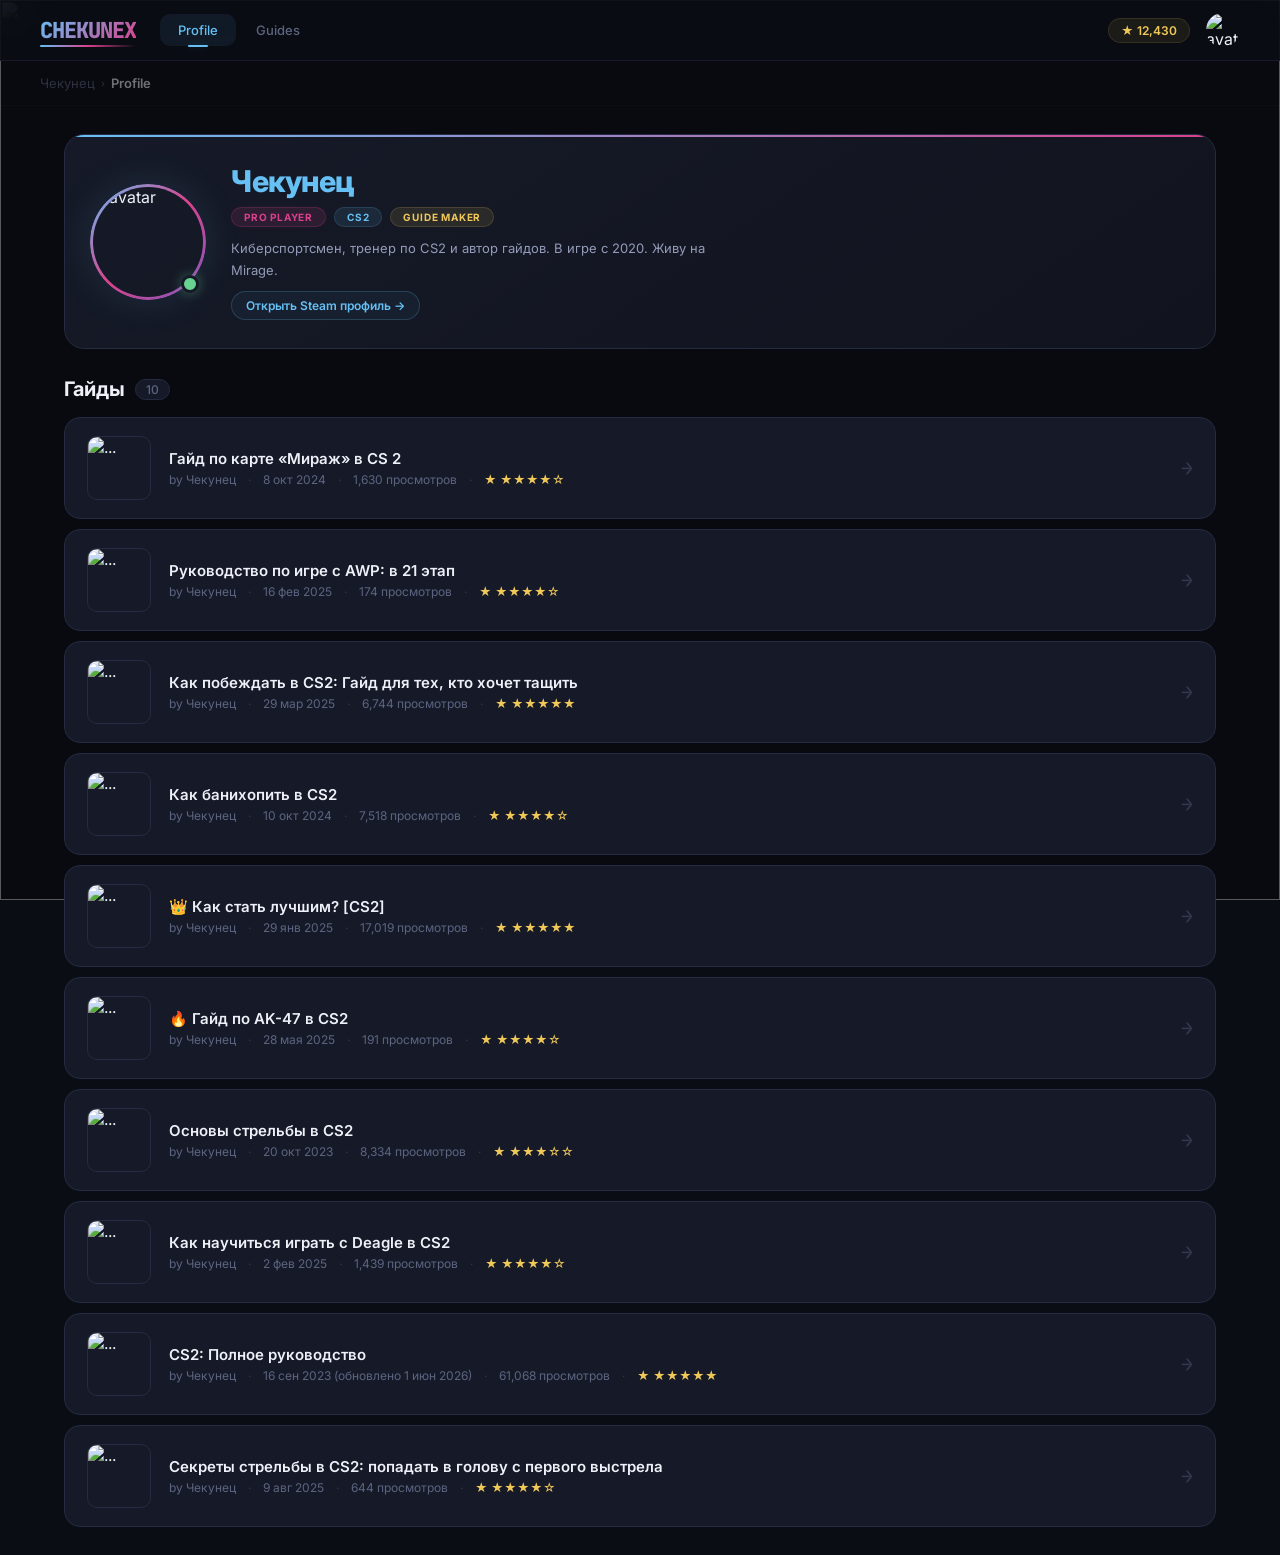
==== commit fab6305d: "fix(ui): hide stats row and update guide counts" ====
--- a/index.html
+++ b/index.html
@@ -54,7 +54,7 @@
     .profile-desc { font-size: 13px; color: var(--text-secondary); line-height: 1.7; max-width: 520px; }
     .steam-link { display: inline-flex; align-items: center; gap: 6px; margin-top: 10px; font-size: 12px; font-weight: 600; color: var(--accent); padding: 6px 14px; border: 1px solid rgba(102,192,244,0.2); border-radius: 100px; transition: all 0.2s; background: rgba(102,192,244,0.05); text-decoration: none; }
     .steam-link:hover { background: rgba(102,192,244,0.12); border-color: var(--accent); color: var(--accent-hover); }
-    .stats-row { display: grid; grid-template-columns: repeat(auto-fit,minmax(140px,1fr)); gap: 1px; background: var(--border); border-radius: var(--radius-lg); overflow: hidden; border: 1px solid var(--border); margin-bottom: 32px; }
+    .stats-row { display: none; grid-template-columns: repeat(auto-fit,minmax(140px,1fr)); gap: 1px; background: var(--border); border-radius: var(--radius-lg); overflow: hidden; border: 1px solid var(--border); margin-bottom: 32px; }
     .stat-cell { background: var(--bg-card); padding: 20px 16px; text-align: center; transition: background 0.2s; }
     .stat-cell:hover { background: var(--bg-card-hover); }
     .stat-val { font-size: 22px; font-weight: 800; background: linear-gradient(135deg,var(--accent),var(--accent-hover)); -webkit-background-clip: text; background-clip: text; -webkit-text-fill-color: transparent; }
@@ -121,6 +121,18 @@
     .guide-back { margin-top: 24px; padding-top: 20px; border-top: 1px solid var(--border); }
     .guide-back a { display: inline-flex; align-items: center; gap: 8px; font-size: 13px; font-weight: 500; color: var(--text-muted); padding: 10px 22px; border: 1px solid var(--border); border-radius: 100px; transition: all 0.2s; cursor: pointer; text-decoration: none; }
     .guide-back a:hover { color: var(--accent); border-color: var(--border-light); background: rgba(102,192,244,0.04); }
+    .comment-section { margin-top: 32px; padding: 28px; background: var(--bg-card); border: 1px solid var(--border); border-radius: var(--radius-xl); }
+    .comment-section h3 { font-size: 16px; font-weight: 600; color: var(--text-primary); margin-bottom: 16px; display: flex; align-items: center; gap: 8px; }
+    .comment-field { width: 100%; background: var(--bg-secondary); border: 1px solid var(--border); border-radius: var(--radius); padding: 10px 14px; font-size: 13px; color: var(--text-primary); font-family: inherit; transition: border-color 0.2s; margin-bottom: 10px; outline: none; }
+    .comment-field:focus { border-color: var(--accent); }
+    .comment-field::placeholder { color: var(--text-muted); }
+    .comment-row { display: flex; gap: 10px; }
+    .comment-row .comment-field { flex: 1; }
+    .comment-textarea { min-height: 80px; resize: vertical; }
+    .comment-submit { background: linear-gradient(135deg,var(--accent),var(--pink)); color: #fff; border: none; padding: 10px 32px; border-radius: 100px; font-size: 13px; font-weight: 600; cursor: pointer; transition: all 0.25s; letter-spacing: 0.2px; }
+    .comment-submit:hover { transform: translateY(-1px); box-shadow: 0 6px 20px rgba(102,192,244,0.25); }
+    .comment-error { display: none; margin-top: 12px; padding: 12px 16px; background: rgba(255,71,87,0.1); border: 1px solid rgba(255,71,87,0.2); border-radius: var(--radius); font-size: 13px; color: #ff6b6b; line-height: 1.5; }
+    .comment-error .err-code { font-family: 'JetBrains Mono',monospace; font-weight: 700; color: #ff4757; }
     @media (max-width: 768px) { .profile-card { flex-direction: column; align-items: center; text-align: center; padding: 24px 20px; } .profile-info { text-align: center; } .profile-tags { justify-content: center; } .profile-desc { max-width: 100%; } .guide-body { padding: 20px; } .guide-header { padding: 24px 20px; } .guide-header h1 { font-size: 22px; } .nav { display: none; } .stats-row { grid-template-columns: repeat(3,1fr); } }
     @media (max-width: 480px) { .stats-row { grid-template-columns: repeat(2,1fr); } .page-content { padding: 16px; } }
     ::-webkit-scrollbar { width: 6px; } ::-webkit-scrollbar-track { background: var(--bg-deep); } ::-webkit-scrollbar-thumb { background: var(--border); border-radius: 3px; } ::-webkit-scrollbar-thumb:hover { background: var(--border-light); }
@@ -163,7 +175,7 @@
             <span class="tag tag-cs2">CS2</span>
             <span class="tag tag-guide">Guide Maker</span>
           </div>
-          <div class="profile-desc">Киберспортсмен, тренер по CS2 и автор гайдов. В игре с 2020. Люблю качалку, KFC и гулять с собакой. Живу на Mirage.</div>
+          <div class="profile-desc">Киберспортсмен, тренер по CS2 и автор гайдов. В игре с 2020. Живу на Mirage.</div>
           <a class="steam-link" href="https://steamcommunity.com/id/imcavs" target="_blank" rel="noopener">Открыть Steam профиль &rarr;</a>
         </div>
       </div>
@@ -174,24 +186,30 @@
         <div class="stat-cell"><div class="stat-val">8,548</div><div class="stat-label">Просмотров</div></div>
         <div class="stat-cell"><div class="stat-val">Global</div><div class="stat-label">Ранг</div></div>
       </div>
-      <div class="section-title">Гайды <span class="count" id="profileCount">4</span></div>
+      <div class="section-title">Гайды <span class="count" id="profileCount">10</span></div>
       <div class="guides-list" id="guidesList"></div>
     </div>
     <div class="page" id="pageGuides">
-      <div class="section-title">Все гайды <span class="count" id="guidesCount">4</span></div>
+      <div class="section-title">Все гайды <span class="count" id="guidesCount">10</span></div>
       <div class="guides-list" id="guidesListFull"></div>
     </div>
     <div class="page" id="pageGuideView"><div id="guideContent"></div></div>
   </div>
   <script>
     var GUIDES = [
-      { id:'mirage-guide', title:'Гайд по карте «Мираж» в CS 2', slug:'mirage-guide', date:'8 Oct 2024', views:'1,630', rating:'4.8', preview:'https://images.steamusercontent.com/ugc/2466374324921228776/269BBE8DACB19F91C834309DBD3C649CD9F79FE6/' },
-      { id:'awp-guide', title:'Руководство по игре с AWP: в 21 этап', slug:'awp-guide', date:'16 Feb 2025', views:'174', rating:'&mdash;', preview:'https://images.steamusercontent.com/ugc/8546979052243249/4EC365AA97A9F64958C68C64EA9117423F010BF1/' },
-      { id:'niveus-guide', title:'Как побеждать в CS2: Гайд для тех, кто хочет тащить', slug:'niveus-guide', date:'29 Mar 2025', views:'6,744', rating:'4.9', preview:'https://images.steamusercontent.com/ugc/16432158169393339/E540617F9473AF25EFCE39FAC4F65AA7905E0B97/' },
-      { id:'bhop-guide', title:'Как банихопить в CS2', slug:'bhop-guide', date:'10 Oct 2024', views:'7,518', rating:'&mdash;', preview:'https://images.steamusercontent.com/ugc/2464123249198992348/BE96747E7260C1B9AF54A90933762146801BF02A/' }
+      { id:'mirage-guide', title:'Гайд по карте «Мираж» в CS 2', slug:'mirage-guide', date:'8 \u043e\u043a\u0442 2024', views:'1,630', rating:'\u2605\u2605\u2605\u2605\u2606', preview:'https://images.steamusercontent.com/ugc/2466374324921228776/269BBE8DACB19F91C834309DBD3C649CD9F79FE6/' },
+      { id:'awp-guide', title:'Руководство по игре с AWP: в 21 этап', slug:'awp-guide', date:'16 \u0444\u0435\u0432 2025', views:'174', rating:'\u2605\u2605\u2605\u2605\u2606', preview:'https://images.steamusercontent.com/ugc/8546979052243249/4EC365AA97A9F64958C68C64EA9117423F010BF1/' },
+      { id:'niveus-guide', title:'Как побеждать в CS2: Гайд для тех, кто хочет тащить', slug:'niveus-guide', date:'29 \u043c\u0430\u0440 2025', views:'6,744', rating:'\u2605\u2605\u2605\u2605\u2605', preview:'https://images.steamusercontent.com/ugc/16432158169393339/E540617F9473AF25EFCE39FAC4F65AA7905E0B97/' },
+      { id:'bhop-guide', title:'Как банихопить в CS2', slug:'bhop-guide', date:'10 \u043e\u043a\u0442 2024', views:'7,518', rating:'\u2605\u2605\u2605\u2605\u2606', preview:'https://images.steamusercontent.com/ugc/2464123249198992348/BE96747E7260C1B9AF54A90933762146801BF02A/' },
+      { id:'valera-guide', title:'👑 Как стать лучшим? [CS2]', slug:'valera-guide', date:'29 \u044f\u043d\u0432 2025', views:'17,019', rating:'★★★★★', preview:'https://images.steamusercontent.com/ugc/56959309574865856/A8C9D4B6B8BBC281A48384034D9C873E3E70EB6B/' },
+      { id:'ak47-guide', title:'🔥 Гайд по AK-47 в CS2', slug:'ak47-guide', date:'28 \u043c\u0430\u044f 2025', views:'191', rating:'\u2605\u2605\u2605\u2605\u2606', preview:'https://images.steamusercontent.com/ugc/15839696516087259270/B7D95D932D8A37399A23DB875044DC79AF913CD6/' },
+      { id:'shooting-guide', title:'Основы стрельбы в CS2', slug:'shooting-guide', date:'20 \u043e\u043a\u0442 2023', views:'8,334', rating:'\u2605\u2605\u2605\u2606\u2606', preview:'https://images.steamusercontent.com/ugc/2145461285221055035/655ECCB31A7EA356A84901C0D433B9722D1F9C0B/' },
+      { id:'deagle-guide', title:'Как научиться играть с Deagle в CS2', slug:'deagle-guide', date:'2 \u0444\u0435\u0432 2025', views:'1,439', rating:'\u2605\u2605\u2605\u2605\u2606', preview:'https://images.steamusercontent.com/ugc/54707509769806581/7D589F8D8B70EE722F13C1BB05B97FA55E876F06/' },
+      { id:'full-guide', title:'CS2: Полное руководство', slug:'full-guide', date:'16 сен 2023 (обновлено 1 июн 2026)', views:'61,068', rating:'\u2605\u2605\u2605\u2605\u2605', preview:'https://images.steamusercontent.com/ugc/18387165885887235371/6C67C8F992E80CB46C187A0D52540061945FFD0B/' },
+      { id:'secrets-guide', title:'Секреты стрельбы в CS2: попадать в голову с первого выстрела', slug:'secrets-guide', date:'9 \u0430\u0432\u0433 2025', views:'644', rating:'\u2605\u2605\u2605\u2605\u2606', preview:'https://images.steamusercontent.com/ugc/9849845769474771689/1E0F5380EB1782161F267325C689D60BD56A9C1E/' }
     ];
 
-    var MI = '<div class="guide-header"><div class="guide-header-meta"><span class="badge badge-cs2">CS2 Guide</span><span class="meta-item">8 Oct 2024</span><span class="meta-item">1,630 просмотров</span><span class="meta-item gold">★ 4.8</span></div><h1>Гайд по карте «Мираж» в CS 2</h1><div class="author">by <strong>Чекунец</strong></div></div><div class="guide-body">'
+    var MI = '<div class="guide-header"><div class="guide-header-meta"><span class="badge badge-cs2">CS2 Guide</span><span class="meta-item">8 \u043e\u043a\u0442 2024</span><span class="meta-item">1,630 просмотров</span><span class="meta-item gold">★★★★☆</span></div><h1>Гайд по карте «Мираж» в CS 2</h1><div class="author">by <strong>Чекунец</strong></div></div><div class="guide-body">'
       + '<p>Карта «Мираж» — это одна из самых популярных и стратегически сложных карт в Counter-Strike 2. В этом гайде мы рассмотрим ключевые позиции, стратегии для обеих сторон и советы для улучшения вашей игры.</p>'
       + '<img class="guide-cover" src="https://images.steamusercontent.com/ugc/2466374324921228776/269BBE8DACB19F91C834309DBD3C649CD9F79FE6/" alt="Mirage" loading="lazy">'
       + '<h3>Основная информация о карте</h3>'
@@ -221,17 +239,9 @@
       + '<p><strong>Защита B:</strong> один на B-сайте, другой под окном.</p>'
       + '<h3>Общие советы</h3>'
       + '<ul><li><strong>Коммуникация</strong> — обсуждайте позиции с командой</li><li><strong>Экономика</strong> — следите за деньгами и планируйте эко-раунды</li><li><strong>Адаптация</strong> — меняйте стратегию под противника</li></ul>'
-      + '<div class="guide-reviews"><h3>Отзывы</h3>'
-      + '<div class="review-item"><div class="review-header"><span class="review-author">Vlados</span><span class="review-rating">★★★★★</span><span class="review-date">7 Jun 2026</span></div><div class="review-text">Антоха красава дал норм гаид</div></div>'
-      + '<div class="review-prof-wrap blurred"><div class="review-item"><div class="review-header"><span class="review-author">pixel_clicker</span><span class="review-rating">★★☆☆☆</span><span class="review-date">6 Jun 2026</span></div><div class="review-text">хуйня а не гайд. нихуя не работает. иди нахуй со своими советами</div></div><div class="review-prof-overlay"><div class="warning-text">Отзыв содержит нецензурную лексику</div><button class="warning-btn" onclick="this.parentElement.parentElement.classList.remove(\'blurred\')">Показать отзыв</button></div></div>'
-      + '<div class="review-item"><div class="review-header"><span class="review-author">s1mple_fan</span><span class="review-rating">★★★★★</span><span class="review-date">2 Jun 2026</span></div><div class="review-text">Лучший гайд по миражику. Разбор позиций космос. После прочтения поднял ранг.</div></div>'
-      + '<div class="review-item"><div class="review-header"><span class="review-author">d0nkey</span><span class="review-rating">★★★★★</span><span class="review-date">28 May 2026</span></div><div class="review-text">Наконец нормально объяснили А плэнт. Спасибо!</div></div>'
-      + '<div class="review-prof-wrap blurred"><div class="review-item"><div class="review-header"><span class="review-author">crybaby_228</span><span class="review-rating">★☆☆☆☆</span><span class="review-date">5 Jun 2026</span></div><div class="review-text">че за бред ты написал?? пиздеть не мешки ворочать. удали гайд</div></div><div class="review-prof-overlay"><div class="warning-text">Отзыв содержит нецензурную лексику</div><button class="warning-btn" onclick="this.parentElement.parentElement.classList.remove(\'blurred\')">Показать отзыв</button></div></div>'
-      + '<div class="review-prof-wrap blurred"><div class="review-item"><div class="review-header"><span class="review-author">silver_master</span><span class="review-rating">★☆☆☆☆</span><span class="review-date">4 Jun 2026</span></div><div class="review-text">типичный гайд от петушилы. иди нахер со своей писаниной</div></div><div class="review-prof-overlay"><div class="warning-text">Отзыв содержит нецензурную лексику</div><button class="warning-btn" onclick="this.parentElement.parentElement.classList.remove(\'blurred\')">Показать отзыв</button></div></div>'
-      + '<div class="review-item"><div class="review-header"><span class="review-author">noob2pro</span><span class="review-rating">★★★★★</span><span class="review-date">28 Mar 2026</span></div><div class="review-text">Перечитал 3 раза. Каждый раз нахожу новое. Автор красавчик!</div></div>'
-      + '</div><div class="guide-back"><a class="back-to-guides">← Назад к списку гайдов</a></div></div>';
-
-    var AW = '<div class="guide-header"><div class="guide-header-meta"><span class="badge badge-awp">AWP Guide</span><span class="meta-item">16 Feb 2025</span><span class="meta-item">174 просмотра</span></div><h1>Руководство по игре с AWP: в 21 этап</h1><div class="author">by <strong>Чекунец</strong></div></div><div class="guide-body">'
+      + '<div class="guide-back"><a class="back-to-guides">← Назад к списку гайдов</a></div></div>';
+
+    var AW = '<div class="guide-header"><div class="guide-header-meta"><span class="badge badge-awp">AWP Guide</span><span class="meta-item">16 \u0444\u0435\u0432 2025</span><span class="meta-item">174 просмотра</span><span class="meta-item gold">★★★★☆</span></div><h1>Руководство по игре с AWP: в 21 этап</h1><div class="author">by <strong>Чекунец</strong></div></div><div class="guide-body">'
       + '<p>Руководство по игре с AWP в 21 этап. Привет, меня зовут Арсентий, и я — простой игрок Counter Strike, который вдохновился KennyS и решил стать крутым AWP-шером.</p>'
       + '<img class="guide-cover" src="https://images.steamusercontent.com/ugc/8546979052243249/4EC365AA97A9F64958C68C64EA9117423F010BF1/" alt="AWP" loading="lazy">'
       + '<h3>21 этап прокачки AWP</h3>'
@@ -256,15 +266,9 @@
       + '<h4>Этап 19: Режимы</h4><p>DM для реакции, Competitive для стратегии, Retake для клатчей.</p>'
       + '<h4>Этап 20: Сильные соперники</h4><p>Игра против сильных — лучшая прокачка.</p>'
       + '<h4>Этап 21: Главное — кайф</h4><p>Разминайся перед катками, не тильтуй и кайфуй от игры.</p>'
-      + '<div class="guide-reviews"><h3>Отзывы</h3>'
-      + '<div class="review-item"><div class="review-header"><span class="review-author">awp_noob</span><span class="review-rating">★★★★★</span><span class="review-date">1 Jun 2026</span></div><div class="review-text">21 этап это жесть! Стал лучше играть на AWP.</div></div>'
-      + '<div class="review-prof-wrap blurred"><div class="review-item"><div class="review-header"><span class="review-author">bot_aimer</span><span class="review-rating">★☆☆☆☆</span><span class="review-date">2 Jun 2026</span></div><div class="review-text">да ты сам бот ебаный. кого ты учишь? пиздец полный</div></div><div class="review-prof-overlay"><div class="warning-text">Отзыв содержит нецензурную лексику</div><button class="warning-btn" onclick="this.parentElement.parentElement.classList.remove(\'blurred\')">Показать отзыв</button></div></div>'
-      + '<div class="review-item"><div class="review-header"><span class="review-author">kennyS_fan</span><span class="review-rating">★★★★★</span><span class="review-date">25 May 2026</span></div><div class="review-text">Этап про флики это имба. Тренировался неделю — результат есть.</div></div>'
-      + '<div class="review-prof-wrap blurred"><div class="review-item"><div class="review-header"><span class="review-author">tox1c_mf</span><span class="review-rating">★☆☆☆☆</span><span class="review-date">1 Jun 2026</span></div><div class="review-text">хуета полная. автор еблан. иди нахуй со своим говно гайдом</div></div><div class="review-prof-overlay"><div class="warning-text">Отзыв содержит нецензурную лексику</div><button class="warning-btn" onclick="this.parentElement.parentElement.classList.remove(\'blurred\')">Показать отзыв</button></div></div>'
-      + '<div class="review-item"><div class="review-header"><span class="review-author">cs_old_school</span><span class="review-rating">★★★★★</span><span class="review-date">8 Apr 2026</span></div><div class="review-text">Играю с 1.6, и мне было полезно. Автор шарит.</div></div>'
-      + '</div><div class="guide-back"><a class="back-to-guides">← Назад к списку гайдов</a></div></div>';
-
-    var NI = '<div class="guide-header"><div class="guide-header-meta"><span class="badge badge-all">Ultimate Guide</span><span class="meta-item">29 Mar 2025</span><span class="meta-item">6,744 просмотра</span><span class="meta-item gold">★ 4.9 (253 оценки)</span></div><h1>Как побеждать в CS2: Гайд для тех, кто хочет тащить</h1><div class="author">by <strong>Чекунец</strong></div></div><div class="guide-body">'
+      + '<div class="guide-back"><a class="back-to-guides">← Назад к списку гайдов</a></div></div>';
+
+    var NI = '<div class="guide-header"><div class="guide-header-meta"><span class="badge badge-all">Ultimate Guide</span><span class="meta-item">29 \u043c\u0430\u0440 2025</span><span class="meta-item">6,744 просмотра</span><span class="meta-item gold">★★★★★</span></div><h1>Как побеждать в CS2: Гайд для тех, кто хочет тащить</h1><div class="author">by <strong>Чекунец</strong></div></div><div class="guide-body">'
       + '<p>Руководство для игроков, которые хотят повысить свой уровень в CS2. Советы по стрельбе, движению, тактике, экономике и менталу.</p>'
       + '<img class="guide-cover" src="https://images.steamusercontent.com/ugc/16432158169393339/E540617F9473AF25EFCE39FAC4F65AA7905E0B97/" alt="CS2" loading="lazy">'
       + '<h3>Введение</h3><p>90% игроков топчутся — думают 1000 часов DM = скилл, верят хайлерам, играют на эмоциях. Топ-игроки анализируют промахи, победа начинается с бая.</p>'
@@ -279,15 +283,9 @@
       + '<h3>ТОП-7 ошибок</h3>'
       + '<ul><li>❌ Без разминки — 10 мин aim_botz = +30% к точности</li><li>❌ Слепые раскидки — учи траектории гранат</li><li>❌ Эго-закупки — следи за экономикой команды</li><li>❌ Молчание — давай инфу тиммейтам</li><li>❌ Тильт — флейм убивает мотивацию</li><li>❌ Соло-пуши — пуши только с поддержкой</li><li>❌ Стоишь на месте — учи off-angles</li></ul>'
       + '<h3>Заключение</h3><p>Тренируйся осознанно, играй с командой, контролируй эмоции, анализируй демки. Примени хотя бы 50% гайда — тиммейты добавят тебя в друзья.</p>'
-      + '<div class="guide-reviews"><h3>Отзывы</h3>'
-      + '<div class="review-item"><div class="review-header"><span class="review-author">champion_inc</span><span class="review-rating">★★★★★</span><span class="review-date">5 Jun 2026</span></div><div class="review-text">Лучший гайд по CS2. Разбор ошибок в точку.</div></div>'
-      + '<div class="review-prof-wrap blurred"><div class="review-item"><div class="review-header"><span class="review-author">rage_gamer</span><span class="review-rating">★★☆☆☆</span><span class="review-date">3 Jun 2026</span></div><div class="review-text">залупа какая то. 5 минут жизни потратил зря. сосать</div></div><div class="review-prof-overlay"><div class="warning-text">Отзыв содержит нецензурную лексику</div><button class="warning-btn" onclick="this.parentElement.parentElement.classList.remove(\'blurred\')">Показать отзыв</button></div></div>'
-      + '<div class="review-item"><div class="review-header"><span class="review-author">toxic_no_more</span><span class="review-rating">★★★★★</span><span class="review-date">30 May 2026</span></div><div class="review-text">Перестал тильтовать и поднялся на LE.</div></div>'
-      + '<div class="review-prof-wrap blurred"><div class="review-item"><div class="review-header"><span class="review-author">no_skill</span><span class="review-rating">★☆☆☆☆</span><span class="review-date">30 May 2026</span></div><div class="review-text">самый тупой гайд. автор долбоёб. зачем ты это выложил?</div></div><div class="review-prof-overlay"><div class="warning-text">Отзыв содержит нецензурную лексику</div><button class="warning-btn" onclick="this.parentElement.parentElement.classList.remove(\'blurred\')">Показать отзыв</button></div></div>'
-      + '<div class="review-item"><div class="review-header"><span class="review-author">prefire_pro</span><span class="review-rating">★★★★★</span><span class="review-date">12 Apr 2026</span></div><div class="review-text">253 оценки не просто так. Гайд легендарный!</div></div>'
-      + '</div><div class="guide-back"><a class="back-to-guides">← Назад к списку гайдов</a></div></div>';
-
-    var BH = '<div class="guide-header"><div class="guide-header-meta"><span class="badge badge-cs2">Movement Guide</span><span class="meta-item">10 Oct 2024</span><span class="meta-item">7,518 просмотров</span></div><h1>Как банихопить в CS2</h1><div class="author">by <strong>Чекунец</strong></div></div><div class="guide-body">'
+      + '<div class="guide-back"><a class="back-to-guides">← Назад к списку гайдов</a></div></div>';
+
+    var BH = '<div class="guide-header"><div class="guide-header-meta"><span class="badge badge-cs2">Movement Guide</span><span class="meta-item">10 \u043e\u043a\u0442 2024</span><span class="meta-item">7,518 просмотров</span><span class="meta-item gold">★★★★☆</span></div><h1>Как банихопить в CS2</h1><div class="author">by <strong>Чекунец</strong></div></div><div class="guide-body">'
       + '<p>Банихоп (bunny hop) — это техника передвижения в играх серии Counter-Strike, которая позволяет игроку двигаться быстрее, чем при обычном беге. В Counter-Strike 2 банихоп требует навыков и практики.</p>'
       + '<img class="guide-cover" src="https://images.steamusercontent.com/ugc/2464123249198992348/BE96747E7260C1B9AF54A90933762146801BF02A/" alt="Bunny hop" loading="lazy">'
       + '<h3>Изучите основы</h3><p>Начните с того, чтобы научиться правильно прыгать. Чтобы осуществить банихоп, вам нужно будет делать серийные прыжки без остановки.</p>'
@@ -298,15 +296,231 @@
       + '<h3>Тренировочные карты</h3><p>Используйте специальные карты из Steam Workshop для отработки навыков и получения практического опыта.</p>'
       + '<h3>Практика</h3><p>Как и с любым навыком — практика это ключ. Проводите время тренируясь и вскоре увидите улучшение.</p>'
       + '<h3>Главное</h3><p>Имейте в виду что на некоторых серверах могут быть ограничения на банихоп, а использование скриптов может привести к блокировкам. Тренируйтесь честно и получайте удовольствие от процесса!</p>'
-      + '<div class="guide-reviews"><h3>Отзывы</h3>'
-      + '<div class="review-item"><div class="review-header"><span class="review-author">bhop_lover</span><span class="review-rating">★★★★★</span><span class="review-date">3 Jun 2026</span></div><div class="review-text">Понял как делать банихоп! Тренировался 3 дня — теперь летаю.</div></div>'
-      + '<div class="review-prof-wrap blurred"><div class="review-item"><div class="review-header"><span class="review-author">wasted_time</span><span class="review-rating">★★☆☆☆</span><span class="review-date">29 May 2026</span></div><div class="review-text">11 минут жизни прочитал этот шлак. автор иди нахуй</div></div><div class="review-prof-overlay"><div class="warning-text">Отзыв содержит нецензурную лексику</div><button class="warning-btn" onclick="this.parentElement.parentElement.classList.remove(\'blurred\')">Показать отзыв</button></div></div>'
-      + '<div class="review-item"><div class="review-header"><span class="review-author">kz_runner</span><span class="review-rating">★★★★★</span><span class="review-date">28 May 2026</span></div><div class="review-text">Совет про A и D работает. Проблема была в синхронизации.</div></div>'
-      + '<div class="review-prof-wrap blurred"><div class="review-item"><div class="review-header"><span class="review-author">static_void</span><span class="review-rating">★★☆☆☆</span><span class="review-date">30 Apr 2026</span></div><div class="review-text">гайд короткий. не хватило ссылок на карты блять</div></div><div class="review-prof-overlay"><div class="warning-text">Отзыв содержит нецензурную лексику</div><button class="warning-btn" onclick="this.parentElement.parentElement.classList.remove(\'blurred\')">Показать отзыв</button></div></div>'
-      + '<div class="review-item"><div class="review-header"><span class="review-author">cyber_hop</span><span class="review-rating">★★★★★</span><span class="review-date">22 Apr 2026</span></div><div class="review-text">7к просмотров не просто так. Лучший гайд по bhop.</div></div>'
-      + '</div><div class="guide-back"><a class="back-to-guides">← Назад к списку гайдов</a></div></div>';
-
-    var CONTENT = { 'mirage-guide': MI, 'awp-guide': AW, 'niveus-guide': NI, 'bhop-guide': BH };
+      + '<div class="guide-back"><a class="back-to-guides">← Назад к списку гайдов</a></div></div>';
+
+    var VA = '<div class="guide-header"><div class="guide-header-meta"><span class="badge badge-cs2">CS2 Guide</span><span class="meta-item">29 \u044f\u043d\u0432 2025</span><span class="meta-item">17,019 просмотров</span><span class="meta-item gold">★★★★★</span></div><h1>👑 Как стать лучшим? [CS2]</h1><div class="author">by <strong>Чекунец</strong></div></div><div class="guide-body">'
+      + '<p>Хочешь стать лучшим в CS2? Этот гайд — твой путь к величию. Разберём настройки, психологию и тренировки, которые выделят тебя из толпы.</p>'
+      + '<img class="guide-cover" src="https://images.steamusercontent.com/ugc/56959309574865856/A8C9D4B6B8BBC281A48384034D9C873E3E70EB6B/" alt="Valera" loading="lazy">'
+      + '<h3>Настройки</h3>'
+      + '<h4>4:3 vs 16:9</h4><p>Растянутый 4:3 делает модели шире — в них легче попадать. 16:9 даёт больше обзора по бокам. Выбирай то, в чём чувствуешь себя увереннее. Большинство про-игроков играют на 4:3 (1280x960 или 1024x768).</p>'
+      + '<h4>144Hz мониторы</h4><p>Частота обновления экрана критична. 144Hz (или выше) даёт плавную картинку и быструю реакцию. На 60Hz ты будешь в проигрыше против любого, у кого 144+.</p>'
+      + '<h4>DPI и Sens</h4><p>DPI 400-800, чувствительность в игре 1.5-2.5. Не гоняйся за чужими настройками — подбирай под свою руку. Главное — делать полный разворот на 180° за одно движение по коврику.</p>'
+      + '<h3>Психология</h3>'
+      + '<p>Психология — половина победы. Выбеси соперника неожиданными мувами: пикай в неудобные моменты, меняй тайминги, используй нестандартные углы. Если враг на тильте — он совершает ошибки. Играй хладнокровно, не отвечай на провокации.</p>'
+      + '<h3>Тренировки</h3>'
+      + '<p><strong>Aim Botz:</strong> 10 минут хедшотов каждый день перед игрой. 100-200 тапов, потом флики.</p>'
+      + '<p><strong>Демки:</strong> Смотри свои записи и анализируй ошибки. Почему умер? Где можно было сыграть иначе?</p>'
+      + '<p><strong>Уважение:</strong> Относись с уважением к тиммейтам и соперникам. Токсичность разрушает командную игру. Будь тем, за кем хочется идти.</p>'
+      + '<div class="guide-back"><a class="back-to-guides">← Назад к списку гайдов</a></div></div>';
+
+    var AK = '<div class="guide-header"><div class="guide-header-meta"><span class="badge badge-cs2">AK-47 Guide</span><span class="meta-item">28 \u043c\u0430\u044f 2025</span><span class="meta-item">191 просмотр</span></div><h1>🔥 Гайд по AK-47 в CS2</h1><div class="author">by <strong>Чекунец</strong></div></div><div class="guide-body">'
+      + '<p>AK-47 — королевская винтовка в CS2. Умение с ней играть отличает сильных игроков от слабых. В этом гайде разберём всё, что нужно знать.</p>'
+      + '<img class="guide-cover" src="https://images.steamusercontent.com/ugc/15839696516087259270/B7D95D932D8A37399A23DB875044DC79AF913CD6/" alt="AK-47" loading="lazy">'
+      + '<h3>Почему AK-47 бог</h3>'
+      + '<p>AK-47 наносит 36 урона в тело и 108 в голову (с учётом брони — 96). Один хедшот — и враг мёртв. Высокая точность первой пули, хорошая скорострельность и универсальность делают её лучшим выбором для T-стороны.</p>'
+      + '<h3>Отдача и контроль спрея</h3>'
+      + '<p>Паттерн отдачи AK-47: сначала вверх, потом вправо, затем влево. Первые 10 пуль — ключевые. Держи прицел на уровне головы и контролируй спрей лёгким движением мыши вниз-влево после 4-5 пули.</p>'
+      + '<p>Стреляй короткими очередями по 3-5 пуль. Не держи курок до опустошения магазина — это верный способ промазать.</p>'
+      + '<h3>Прицел и флешки</h3>'
+      + '<p>Держи crosshair на уровне головы всегда. Не смотри в пол, не смотри в небо. При пике сразу ставь прицел туда, где может быть противник. Используй флешки для ослепления врага перед заходом — кидай их за стену или рикошетом.</p>'
+      + '<h3>Позиционирование</h3>'
+      + '<p><strong>Стоп-шот:</strong> Остановись перед выстрелом, иначе пули разлетятся. Используй контр-страф (отпусти A и нажми D, или наоборот).</p>'
+      + '<p><strong>Контр-страф:</strong> Освой резкую остановку клавишей противоположного направления. Это основа перестрелок на средних и дальних дистанциях.</p>'
+      + '<p><strong>Крауч:</strong> Используй приседание неожиданно — это сбивает прицел врагу, особенно полезно за укрытиями.</p>'
+      + '<h3>Типичные ошибки</h3>'
+      + '<ul><li><strong>Спрей на бегу</strong> — пули уходят в молоко. Остановись → стреляй.</li><li><strong>Паника</strong> — дёрганый прицел и хаотичные движения. Дыши глубже.</li><li><strong>Перезарядка в открытую</strong> — не меняй магазин на виду у врага.</li><li><strong>Слишком длинный спрей</strong> — после 10 пуль отдача становится неуправляемой.</li></ul>'
+      + '<h3>Тренировки</h3>'
+      + '<ul><li><strong>Recoil Master</strong> — тренируй паттерн отдачи AK-47</li><li><strong>Aim Lab</strong> — флики и точность</li><li><strong>FFA Deathmatch (HS-only)</strong> — 30 мин в день</li><li><strong>Retake</strong> — клатчи и стрельба под давлением</li></ul>'
+      + '<div class="guide-back"><a class="back-to-guides">← Назад к списку гайдов</a></div></div>';
+
+    var SH = '<div class="guide-header"><div class="guide-header-meta"><span class="badge badge-cs2">Shooting Guide</span><span class="meta-item">20 \u043e\u043a\u0442 2023</span><span class="meta-item">8,334 просмотра</span><span class="meta-item gold">★★★☆☆</span></div><h1>Основы стрельбы в CS2</h1><div class="author">by <strong>Чекунец</strong></div></div><div class="guide-body">'
+      + '<p>Стрельба в CS2 — это не просто нажать на кнопку мыши. Понимание механик спрея, отдачи и разброса отделяет про-игроков от любителей. В этом гайде разложим всё по полочкам.</p>'
+      + '<img class="guide-cover" src="https://images.steamusercontent.com/ugc/2145461285221055035/655ECCB31A7EA356A84901C0D433B9722D1F9C0B/" alt="Shooting" loading="lazy">'
+      + '<h3>Что такое спрей, отдача и разброс</h3>'
+      + '<p><strong>Спрей</strong> — непрерывная стрельба с контролем отдачи. <strong>Отдача</strong> — подброс ствола, который нужно компенсировать движением мыши. <strong>Разброс</strong> — случайное отклонение пуль от точки прицела, которое увеличивается при движении и длинной стрельбе.</p>'
+      + '<p>Ключевое правило: никогда не стреляй на бегу. Остановись, дай разбросу успокоиться, только потом стреляй.</p>'
+      + '<h3>Типы стрельбы</h3>'
+      + '<h4>Spray (Спрей)</h4><p>Непрерывная очередь с контролем отдачи. Используется на ближних и средних дистанциях. Требует знания паттернов.</p>'
+      + '<h4>Bursting (Очереди)</h4><p>Короткие очереди по 2-5 пуль. Оптимально для средних дистанций. Между очередями давай прицелу восстановиться.</p>'
+      + '<h4>Tapping (Тапы)</h4><p>Одиночные выстрелы с паузой. Максимальная точность. Используется на дальних дистанциях.</p>'
+      + '<h3>Паттерны спрея для популярного оружия</h3>'
+      + '<h4>AK-47</h4><p>Вверх → вправо → влево. Первые 5 пуль вверх, потом плавно веди вправо-вниз, после 8-й пули уводи влево.</p>'
+      + '<h4>M4A1-S</h4><p>Плавный паттерн вверх с небольшим отклонением влево. Контролировать легче, чем AK-47.</p>'
+      + '<h4>M4A4</h4><p>Вверх с отклонением вправо. Чуть более хаотичный, чем M4A1-S, но выше скорострельность.</p>'
+      + '<h4>FAMAS</h4><p>Первые пули вверх, затем резко влево. Требует привыкания.</p>'
+      + '<h4>Galil AR</h4><p>Паттерн похож на AK-47, но менее предсказуемый. Стреляй короткими очередями.</p>'
+      + '<h4>AUG</h4><p>Стабильный паттерн вверх. С оптическим прицелом точность выше.</p>'
+      + '<h4>SG 553</h4><p>Паттерн вверх с отклонением вправо. С оптикой — отличный выбор для дальней дистанции.</p>'
+      + '<h4>Desert Eagle</h4><p>Огромная отдача. После каждого выстрела прицел улетает вверх. Жди восстановления или делай тап с контролем.</p>'
+      + '<h4>USP-S</h4><p>Первый выстрел максимально точный. Используй тапы на дальних дистанциях.</p>'
+      + '<div class="guide-back"><a class="back-to-guides">← Назад к списку гайдов</a></div></div>';
+
+    var DE = '<div class="guide-header"><div class="guide-header-meta"><span class="badge badge-cs2">Deagle Guide</span><span class="meta-item">2 \u0444\u0435\u0432 2025</span><span class="meta-item">1,439 просмотров</span></div><h1>Как научиться играть с Deagle в CS2</h1><div class="author">by <strong>Чекунец</strong></div></div><div class="guide-body">'
+      + '<p>Desert Eagle — легендарный пистолет, способный убить с одного выстрела в голову. Но освоить его непросто. В этом гайде разберём ключевые навыки игры с Deagle.</p>'
+      + '<img class="guide-cover" src="https://images.steamusercontent.com/ugc/54707509769806581/7D589F8D8B70EE722F13C1BB05B97FA55E876F06/" alt="Deagle" loading="lazy">'
+      + '<h3>Aim (Наводка на голову)</h3>'
+      + '<p>Deagle эффективен только при попадании в голову. Держи прицел на уровне головы всегда. Тренируйся на карте Aim Botz: 200 тапов в голову каждый день. Фокусируйся на точности, а не на скорости.</p>'
+      + '<h3>Трекинг</h3>'
+      + '<p>Умение держать прицел на голове противника при его движении — ключевой навык. Тренируйся на движущихся мишенях в Aim Botz. Веди прицел плавно, делай микро-коррекции.</p>'
+      + '<h3>Стрейфы (Контр-страф + выстрел)</h3>'
+      + '<p>Двигайся влево (A), резко остановись (D), выстрел, затем снова движение. Освой этот ритм. Выстрел должен происходить в момент полной остановки. Между выстрелами делай паузу — дай прицелу восстановиться после отдачи.</p>'
+      + '<h3>Префайр</h3>'
+      + '<p>Предварительный выстрел в позицию, где может быть враг. Если знаешь, что противник стоит за углом — выстрели в уровень головы до того, как выглянешь. Так ты сокращаешь время реакции врага до нуля.</p>'
+      + '<h3>Позиции и советы</h3>'
+      + '<ul><li>Выбирай укрытия — не стой на открытом месте. После выстрела сразу отходи назад.</li><li>Используй Deagle на пистолетных раундах и эко-раундах.</li><li>Не стреляй быстро — точность важнее количества пуль.</li><li>Целься в шею — если чуть промахнёшься, попадёшь в голову.</li><li>Тренируй флики — резкие доводки прицела на цель.</li></ul>'
+      + '<div class="guide-back"><a class="back-to-guides">← Назад к списку гайдов</a></div></div>';
+
+    var FU = '<div class="guide-header"><div class="guide-header-meta"><span class="badge badge-all">Ultimate Guide</span><span class="meta-item">16 \u0441\u0435\u043d 2023</span><span class="meta-item">61,068 просмотров</span><span class="meta-item gold">★★★★★ 571</span></div><h1>CS2: Полное руководство</h1><div class="author">by <strong>Чекунец</strong></div></div><div class="guide-body">'
++ '<p>В этом руководстве, полностью обновленном с учетом последней версии Counter-Strike 2, поясняется, как полностью настроить, оптимизировать, создать собственный CFG, тренироваться и т.д в Counter-Strike 2.</p>'
++ '<img class="guide-cover" src="https://images.steamusercontent.com/ugc/18387165885887235371/6C67C8F992E80CB46C187A0D52540061945FFD0B/" alt="CS2 Guide" loading="lazy">'
++ '<h3>Введение / Об руководстве</h3>'
++ '<p>Это всеобъемлющее руководство предназначено для игроков любого уровня — от новичков до опытных ветеранов. Здесь вы найдете полную информацию по настройке CS2, оптимизации производительности, созданию собственного CFG-файла, тренировочным методикам и многим другим аспектам игры. Руководство регулярно обновляется в соответствии с последними патчами и изменениями в Counter-Strike 2.</p>'
++ '<p>Мы рассмотрим оптимальные настройки графики, конфигурации NVIDIA и AMD, тонкую настройку Windows, улучшение регистрации попаданий, настройку звука и интерфейса, создание идеального прицела, бинды для тренировок, анализ демок и многое другое. Это руководство заменит вам десятки отдельных гайдов и станет вашей настольной книгой по CS2.</p>'
++ '<h3>Оптимальные настройки</h3>'
++ '<p>Правильные настройки графики — основа комфортной и эффективной игры. Они влияют не только на производительность, но и на видимость противников, плавность изображения и общий игровой опыт.</p>'
++ '<h4>Расширенные настройки изображения</h4>'
++ '<ul><li><strong>Повышенный контраст игроков</strong> — Включено. Эта опция делает модели игроков более заметными на любом фоне, добавляя яркую подсветку по контуру.</li><li><strong>Вертикальная синхронизация (V-Sync)</strong> — Выключено. V-Sync добавляет задержку ввода, что критично для шутеров.</li><li><strong>NVIDIA G-SYNC</strong> — Выключено. Для соревновательной игры G-SYNC может добавлять непредсказуемую задержку.</li><li><strong>NVIDIA Reflex Low Latency</strong> — Выключено (или Включено + Boost для максимальной отзывчивости).</li><li><strong>AMD Anti-Lag</strong> — Выключено. Может вызывать микро-задержки и нестабильность FPS.</li><li><strong>Макс частота кадров (в игре)</strong> — 500. Ограничение FPS на уровне 500 обеспечивает максимальную плавность.</li><li><strong>Макс частота кадров (в меню)</strong> — 200. В меню высокая частота не нужна, это снижает нагрузку на GPU.</li></ul>'
++ '<h4>Качество изображения</h4>'
++ '<ul><li><strong>Сглаживание (Anti-Aliasing)</strong> — 2X MSAA. Оптимальный баланс между качеством и производительностью.</li><li><strong>Тени (Shadows)</strong> — Низкое. Тени не влияют на геймплей, но сильно нагружают систему.</li><li><strong>Динамические тени</strong> — От всего. Важно видеть тени от всех объектов для определения позиций противников.</li><li><strong>Модели (Model / Texture Detail)</strong> — Среднее. Хороший баланс для четкого отображения моделей игроков.</li><li><strong>Фильтрация текстур (Texture Filtering)</strong> — Анизотропная 2x. Достаточно для четкого отображения текстур на расстоянии.</li><li><strong>Шейдеры (Shader Detail)</strong> — Низкое. Снижает нагрузку на GPU без потери видимости противников.</li><li><strong>Частицы (Particle Detail)</strong> — Низкое. Упрощает отрисовку эффектов дыма, огня и взрывов.</li><li><strong>Глобальное затенение (Ambient Occlusion)</strong> — Выключено. Создает дополнительную глубину сцены, но сильно нагружает систему.</li><li><strong>HDR (High Dynamic Range)</strong> — Качество. Улучшает общую цветопередачу и контрастность.</li><li><strong>FSR (FidelityFX Super Resolution)</strong> — Выключено. Технология масштабирования может размывать изображение и добавлять артефакты.</li></ul>'
++ '<h3>Оптимизация NVIDIA</h3>'
++ '<h4>Очищение кеша шейдеров</h4>'
++ '<p>Кеш шейдеров со временем накапливает устаревшие данные, что может вызывать статтеры и micro-freezes. Для очистки откройте командную строку от имени администратора и выполните:</p>'
++ '<ul><li>Откройте Панель управления NVIDIA → Управление параметрами 3D → Параметры программы → Добавьте cs2.exe.</li><li>Установите <strong>Заранее подготовленные шейдеры (Shader Cache)</strong> — Вкл или Без ограничений (Unlimited).</li><li>Очистите кеш в папке: <code>%ProgramData%\\NVIDIA Corporation\\NV_Cache</code> и <code>%LocalAppData%\\NVIDIA\\GLCache</code>.</li></ul>'
++ '<h4>Настройки панели управления NVIDIA</h4>'
++ '<ul><li><strong>CUDA — GPU</strong> — Все.</li><li><strong>Режим управления электропитанием</strong> — Предпочитать максимальную производительность.</li><li><strong>Сглаживание — FXAA</strong> — Выключено (используем MSAA в игре).</li><li><strong>Сглаживание — Гамма-коррекция</strong> — Вкл.</li><li><strong>Сглаживание — Параметры</strong> — Управление приложением.</li><li><strong>Сглаживание — Прозрачность</strong> — Выключено.</li><li><strong>Вертикальная синхронизация</strong> — Выключено.</li><li><strong>Заранее подготовленные шейдеры</strong> — Вкл.</li><li><strong>Максимальная частота кадров</strong> — 500.</li><li><strong>Оптимизация потоков</strong> — Авто.</li><li><strong>Тройная буферизация</strong> — Выключено.</li><li><strong>Ускорение нескольких дисплеев</strong> — Режим однодисплейной производительности.</li><li><strong>Фильтрация текстур — Анизотропная оптимизация</strong> — Вкл.</li><li><strong>Фильтрация текстур — Качество</strong> — Высокая производительность.</li><li><strong>Фильтрация текстур — Отрицательное отклонение УД</strong> — Привязка.</li><li><strong>Фильтрация текстур — Трёхлинейная оптимизация</strong> — Вкл.</li></ul>'
++ '<h3>Оптимизация AMD</h3>'
++ '<h4>Очищение кеша шейдеров AMD</h4>'
++ '<ul><li>Откройте AMD Adrenaline Software → Настройки → Система → Сброс настроек шейдеров.</li><li>Также можно очистить вручную папку <code>%LocalAppData%\\AMD\\GLCache</code>.</li></ul>'
++ '<h4>Настройки AMD Adrenaline</h4>'
++ '<ul><li><strong>Radeon Anti-Lag</strong> — Выключено.</li><li><strong>Radeon Chill</strong> — Выключено.</li><li><strong>Radeon Boost</strong> — Выключено.</li><li><strong>Radeon Image Sharpening</strong> — Выключено.</li><li><strong>Radeon Enhanced Sync</strong> — Выключено.</li><li><strong>Текстуры — Качество фильтрации</strong> — Производительность.</li><li><strong>Текстуры — Формат поверхности</strong> — Оптимизирован для производительности.</li><li><strong>Разгон (GPU Tuning)</strong> — Включить, если у вас хорошее охлаждение.</li><li><strong>Память (VRAM Tuning)</strong> — Максимальная частота памяти.</li></ul>'
++ '<h3>Настройка Windows</h3>'
++ '<p>Windows потребляет значительные ресурсы системы, которые можно освободить для CS2. Вот список обязательных настроек:</p>'
++ '<ul><li><strong>Отключение Game Bar и Xbox Game Bar</strong> — Настройки → Игры → Xbox Game Bar → Выкл. Эти службы постоянно работают в фоне и потребляют ресурсы.</li><li><strong>Включение аппаратного ускорения GPU (HAGS)</strong> — Настройки → Система → Экран → Графика → Изменить параметры графики по умолчанию → Аппаратное ускорение GPU → Вкл. Улучшает производительность на современных видеокартах.</li><li><strong>Отключение сенсорной клавиатуры</strong> — Служба сенсорной клавиатуры может вызывать микро-фризы. Отключите через службы Windows (services.msc).</li><li><strong>Отключение залипания клавиш</strong> — Панель управления → Центр специальных возможностей → Упрощение работы с клавиатурой → Отключить залипание клавиш.</li><li><strong>Оптимизация доставки (Delivery Optimization)</strong> — Настройки → Центр обновления Windows → Дополнительные параметры → Оптимизация доставки → Разрешить загрузку с других компьютеров → Выкл.</li><li><strong>Автозагрузка</strong> — Оставьте только Steam и ваш браузер. Все остальное отключите через Диспетчер задач → Автозагрузка.</li><li><strong>Электропитание</strong> — Панель управления → Электропитание → Высокая производительность. Или используйте схему «Максимальная производительность» через <code>powercfg -duplicatescheme e9a42b02-d5df-448d-aa00-03f14749eb61</code>.</li></ul>'
++ '<h3>Улучшение регистрации попаданий</h3>'
++ '<p>Регистрация попаданий (hit registration) — одна из самых важных механик в CS2. Следующие команды помогут улучшить стабильность подключения и регистрацию выстрелов:</p>'
++ '<ul><li><strong>cl_net_buffer_ticks 0</strong> — Убирает буферизацию сетевых пакетов, снижая задержку ввода.</li><li><strong>rate 786432</strong> — Максимальная скорость передачи данных. Гарантирует, что сервер отправляет вам максимальное количество информации.</li><li><strong>cl_itemimages_dynamically_generated 0</strong> — Отключает динамическую генерацию изображений предметов, снижая нагрузку на CPU.</li><li><strong>engine_no_focus_sleep 0</strong> — Предотвращает снижение FPS при сворачивании игры или переключении окон.</li></ul>'
++ '<p>Эти команды рекомендуется добавить в ваш autoexec.cfg для автоматического применения при запуске игры.</p>'
++ '<h3>Настройка звука</h3>'
++ '<p>Звук в CS2 — ключевой элемент situational awareness. Правильная настройка звука позволяет слышать шаги противников, определять их позицию и принимать правильные решения.</p>'
++ '<ul><li><strong>Громкость (Volume)</strong> — 90%. Слишком высокая громкость может искажать звук и вызывать утомление.</li><li><strong>Эквалайзер (EQ)</strong> — Четкий (Clear). Подчеркивает звуки шагов и выстрелов, приглушая низкие частоты.</li><li><strong>Изоляция боковых каналов (L/R Isolation)</strong> — 15%. Помогает лучше определять направление звука.</li><li><strong>Коррекция перспективы (Perspective Correction)</strong> — Включено. Адаптирует звук в зависимости от положения камеры и угла обзора.</li></ul>'
++ '<p>Дополнительно рекомендуется использовать качественные игровые наушники с объемным звуком. Настройте звук в Windows на 16 бит 48000 Гц (CD-качество) для минимизации задержки.</p>'
++ '<h3>Настройка интерфейса</h3>'
++ '<p>Интерфейс должен быть информативным, но не отвлекающим. Вот рекомендации по настройке каждого элемента HUD:</p>'
++ '<h4>Размер интерфейса (HUD Scale)</h4>'
++ '<p>Установите комфортный размер элементов HUD. Рекомендуется 0.8-1.0 для большинства разрешений. Слишком крупный HUD перекрывает обзор, слишком мелкий — нечитаем.</p>'
++ '<h4>Радар (Radar)</h4>'
++ '<p>Настройте радар на максимальное увеличение — 2.0-3.0. Это позволит видеть всю карту и позиции союзников. Включите отображение иконок и линий видимости. Команды: <code>cl_radar_always_centered 0</code>, <code>cl_radar_scale 0.5-0.7</code>.</p>'
++ '<h4>Прицел (Crosshair)</h4>'
++ '<p>Выберите статичный прицел яркого цвета (зеленый, голубой или розовый). Размер 2-3, толщина 1-2, Gap -2 до 0. Прозрачность 100%. Не используйте динамический прицел — он расширяется при движении и стрельбе, что мешает прицеливанию.</p>'
++ '<h4>Прицел для гранаты (Grenade Crosshair)</h4>'
++ '<p>Включите отдельный прицел для гранат <code>cl_crosshairstyle 2</code>. Используйте команду <code>cl_showgrenadepreview 1</code> для отображения траектории полета гранаты.</p>'
++ '<h4>Телеметрия (Net Graph)</h4>'
++ '<p>Включите net_graph через <code>net_graph 1</code>. Позиция — <code>net_graphpos 1</code> (правая сторона). Следите за показателями loss, choke и var. При loss выше 0% — проблемы с подключением.</p>'
++ '<h3>Настройка рук (Viewmodel)</h3>'
++ '<p>Положение рук и оружия на экране — вопрос личного комфорта, но есть оптимальные значения, которые используют большинство про-игроков:</p>'
++ '<ul><li><strong>viewmodel_fov</strong> — 54-68. Определяет, насколько близко оружие расположено к камере. 54 — классика CS:GO, 68 — современный стандарт.</li><li><strong>viewmodel_offset_x</strong> — от -2 до 2. Горизонтальное смещение. Отрицательные значения смещают оружие влево.</li><li><strong>viewmodel_offset_y</strong> — от -2 до 2. Глубина. Отрицательные значения отодвигают оружие от камеры.</li><li><strong>viewmodel_offset_z</strong> — от -2 до 2. Вертикальное смещение. Отрицательные значения опускают оружие ниже.</li></ul>'
++ '<h4>Бинд на смену руки</h4>'
++ '<p>Некоторые игроки используют бинд для переключения руки с правой на левую: <code>bind "H" "toggle cl_righthand 0 1"</code>. Это может помочь при игре за определенными углами.</p>'
++ '<h4>Смена руки в настройках</h4>'
++ '<p>В меню Настройки → Управление → Предметы перетаскивания → Правша/Левша. Изменение руки влияет на видимость углов при пикинге.</p>'
++ '<h3>Создание своего CFG</h3>'
++ '<p>CFG (конфигурационный файл) — это текстовый файл с набором команд, который автоматически выполняется при запуске CS2. Создание собственного CFG позволяет сохранить все настройки, бинды и алиасы и быстро перенести их на другой компьютер.</p>'
++ '<h4>Шаблон autoexec.cfg</h4>'
++ '<p>Создайте текстовый файл с именем <code>autoexec.cfg</code> в блокноте или любом текстовом редакторе.</p>'
++ '<h4>Создание файла</h4>'
++ '<p>Файл должен быть сохранен в папке: <code>Steam\\steamapps\\common\\Counter-Strike Global Offensive\\game\\csgo\\cfg</code> (или <code>...\\Counter-Strike 2\\game\\csgo\\cfg</code>).</p>'
++ '<h4>Команды clear и echo</h4>'
++ '<p>Используйте <code>clear</code> для очистки консоли и <code>echo "текст"</code> для вывода сообщений при загрузке CFG. Это поможет проверить, что файл загрузился корректно.</p>'
++ '<h4>Путь к папке cfg</h4>'
++ '<p>Полный путь: <code>C:\\Program Files (x86)\\Steam\\steamapps\\common\\Counter-Strike Global Offensive\\game\\csgo\\cfg\\autoexec.cfg</code>. Убедитесь, что файл имеет расширение .cfg, а не .cfg.txt.</p>'
++ '<h4>Запуск через exec</h4>'
++ '<p>Добавьте в параметры запуска CS2 в Steam: <code>+exec autoexec.cfg</code>. Либо вводите в консоль <code>exec autoexec.cfg</code> вручную после каждого запуска игры.</p>'
++ '<h3>Советы для новичков</h3>'
++ '<p>Counter-Strike 2 — требовательная игра, которая прощает далеко не все ошибки. Вот ключевые советы для тех, кто только начинает:</p>'
++ '<ul><li><strong>Использовать наушники и микрофон</strong> — Это обязательный минимум. В наушниках вы слышите шаги, выстрелы и гранаты. Микрофон нужен для коммуникации с командой. Без этого вы будете обузой для тиммейтов.</li><li><strong>Не ругаться</strong> — Токсичность разрушает командную игру. Если вы начинаете флеймить, команда теряет концентрацию и проигрывает. Даже если тиммейт играет плохо, поддержка работает лучше критики.</li><li><strong>Использовать Shift (ходить бесшумно)</strong> — Клавиша Shift по умолчанию включает режим бесшумного хождения. Используйте её всегда, когда подходите к углам или подозреваете присутствие врага рядом. Шум шагов слышен за 10-15 метров.</li><li><strong>Прятаться за укрытиями</strong> — Никогда не стойте на открытом пространстве. Всегда перемещайтесь от укрытия к укрытию. Если началась перестрелка — сразу прячьтесь за ближайший ящик или стену.</li><li><strong>Не бежать с бомбой первым</strong> — Если у вас бомба, не бегите впереди всех. Вы — самый ценный игрок в раунде. Пусть тиммейты проверяют углы и зачищают территорию, а вы следуете за ними.</li><li><strong>Выучить клавиши и позиции на картах</strong> — Начните с одной-двух карт (Mirage и Dust 2 — самые популярные). Выучите названия позиций, точек установки бомбы и основных путей.</li><li><strong>Экономить деньги</strong> — Не покупайте оружие каждый раунд. Следите за экономикой команды. Если команда экономит — покупайте только пистолет и броню. На эко-раундах используйте Deagle или SMG.</li><li><strong>Следить за про-игроками</strong> — Смотрите стримы и турниры профессиональных игроков. Обращайте внимание на их позиции, раскидки гранат и принятие решений. Это лучший способ учиться.</li></ul>'
++ '<h3>Позиции на картах</h3>'
++ '<p>Знание позиций на картах — база, без которой невозможно прогрессировать. Вот основные позиции на популярных соревновательных картах:</p>'
++ '<h4>Ancient</h4>'
++ '<p>Новая карта, напоминающая Mirage и Dust 2. Имеет две точки установки бомбы (A и B). Ключевые зоны: Мид (Mid), Связи (Connector), Пещера (Cave), Длинная (Long). Т-сторона имеет преимущество за счет множества путей для атаки.</p>'
++ '<h4>Anubis</h4>'
++ '<p>Самая свежая карта в активном пуле, созданная сообществом. Египетская тематика, две точки установки. Особенность — множество вертикальных позиций и нестандартных углов. Ключевые зоны: Мид, A-Main, B-Long, Связка (Bridge).</p>'
++ '<h4>Dust II</h4>'
++ '<p>Самая популярная карта в истории Counter-Strike. Сбалансированная, простая для понимания. Ключевые зоны: Длинная (Long A), Коробки (Pit), Короткая (Short A), MID, B-Туннели (B Tunnels), Площадь B (B Site). Идеальна для новичков.</p>'
++ '<h4>Inferno</h4>'
++ '<p>Классическая карта, любимая всеми поколениями игроков. Узкие коридоры, множество углов и укрытий. Ключевые зоны: Banana, Apartments, Мид (Mid), Связи (Connector), A-Site, B-Site. Требует хорошего знания раскидок гранат.</p>'
++ '<h4>Mirage</h4>'
++ '<p>Самая популярная соревновательная карта. Сбалансированная, с четким разделением зон. Ключевые зоны: Мид (Mid), A-Ramp, Тетрис (Tetris), Яма (Pit), Palace, B-Apartments, Under. Рекомендуется для изучения в первую очередь.</p>'
++ '<h4>Nuke</h4>'
++ '<p>Классическая двухуровневая карта, долго балансировалась разработчиками. Уникальный вертикальный геймплей. Ключевые зоны: Верх (Roof), A-Site/B-Site, Вентиляция (Vents), Склад (Warehouse), Рампы (Ramps). Требует хорошей командной координации.</p>'
++ '<h3>Карты для тренировок из Steam Workshop</h3>'
++ '<p>Steam Workshop содержит сотни тренировочных карт, созданных сообществом. Вот самые полезные:</p>'
++ '<ul><li><strong>Aim Botz</strong> (steamcommunity.com/sharedfiles/filedetails/?id=714014263) — Лучшая карта для тренировки аима. Неподвижные и движущиеся мишени, режимы хедшотов и спрея.</li><li><strong>Recoil Master</strong> (steamcommunity.com/sharedfiles/filedetails/?id=714014263) — Тренировка контроля отдачи для всех видов оружия.</li><li><strong>Training Hub</strong> (steamcommunity.com/sharedfiles/filedetails/?id=3330247985) — Комплексная тренировочная карта с различными режимами.</li><li><strong>Yprac Practice Maps</strong> — Серия карт для каждой соревновательной карты. Содержат раскидки гранат, префаер-позиции и маршруты.</li><li><strong>CS2 Surf Maps</strong> — Карты для тренировки движения и контроля мыши.</li></ul>'
++ '<h3>Команды для тренировок</h3>'
++ '<p>Для тренировки в одиночной игре с ботами используйте следующие консольные команды. Все они требуют включенных читов (<code>sv_cheats 1</code>):</p>'
++ '<ul><li><strong>sv_cheats 1</strong> — Включает режим читов. Обязательна для всех тренировочных команд.</li><li><strong>noclip</strong> — Режим полета сквозь стены. Полезен для изучения карты и раскидок гранат.</li><li><strong>bot_add_ct / bot_add_t</strong> — Добавляет ботов на сторону КТ или Т. Можно указать количество: <code>bot_add_ct 5</code>.</li><li><strong>bot_difficulty 0-3</strong> — Уровень сложности ботов: 0 — легкий, 3 — сложный (эксперт).</li><li><strong>bot_place</strong> — Размещает бота в точке, куда вы смотрите. Полезно для отработки префаеров и фликов.</li><li><strong>bot_kick</strong> — Удаляет всех ботов с карты.</li><li><strong>sv_infinite_ammo 1</strong> — Бесконечные патроны. Не нужно перезаряжаться.</li><li><strong>sv_grenade_trajectory 1</strong> — Показывает траекторию полета гранаты. Обязательно для изучения раскидок.</li><li><strong>mp_startmoney 16000</strong> — Устанавливает стартовое количество денег. Максимум — 16000.</li><li><strong>mp_buytime 9999</strong> — Бесконечное время на покупку оружия.</li><li><strong>mp_buy_anywhere 1</strong> — Возможность покупать оружие в любой точке карты.</li><li><strong>mp_restart_game 1</strong> — Перезапускает игру. Все сбрасывается до начального состояния.</li><li><strong>mp_warmup_start / mp_warmup_end</strong> — Начинает / заканчивает разминку.</li><li><strong>mp_maxrounds 30</strong> — Устанавливает максимальное количество раундов в матче.</li><li><strong>mp_roundtime 1.75</strong> — Время раунда в минутах (1.45 = 1 минута 45 секунд — стандарт).</li></ul>'
++ '<h3>Бинды для тренировок</h3>'
++ '<p>Бинды (привязки клавиш) значительно ускоряют тренировку. Вот набор полезных биндов для тренировочного сервера:</p>'
++ '<ul><li><strong>Стартовый бинд</strong> — <code>bind "F1" "mp_restart_game 1; mp_warmup_end"</code> — Быстрый перезапуск раунда.</li><li><strong>noclip</strong> — <code>bind "F2" "noclip"</code> — Быстрый полет сквозь стены.</li><li><strong>Повтор гранаты</strong> — <code>bind "F3" "sv_rethrow_last_grenade"</code> — Повторяет последнюю брошенную гранату. Идеально для тренировки раскидок.</li><li><strong>Ускорение времени</strong> — <code>bind "F4" "toggle host_timescale 0.5 1 2"</code> — Переключение скорости игры. 2x — ускорение, 0.5x — замедление.</li><li><strong>Бот на позицию</strong> — <code>bind "F5" "bot_stop 1; bot_add; bot_place"</code> — Добавляет бота и размещает его перед вами.</li><li><strong>Зеркальный бот</strong> — <code>bind "F6" "bot_mimic 1"</code> — Бот повторяет ваши движения. Полезно для тренировки контр-стрейфа и дуэлей.</li><li><strong>Удаление ботов</strong> — <code>bind "F7" "bot_kick"</code> — Быстрое удаление всех ботов.</li></ul>'
++ '<h3>Просмотр демок (Demolition / Demo Playback)</h3>'
++ '<p>Просмотр демок — один из самых эффективных способов анализа своей игры и обучения. Вот как настроить просмотр:</p>'
++ '<ul><li><strong>demoui</strong> — Открывает интерфейс управления демкой. Отображает панель с кнопками воспроизведения, перемотки и управления скоростью.</li><li><strong>cl_draw_only_deathnotices 1</strong> — Показывает только уведомления о смертях. Убирает лишний HUD для чистого обзора.</li><li><strong>cl_drawhud 0</strong> — Полностью отключает HUD. Используется для создания скриншотов и видео.</li><li><strong>spec_show_xray 1</strong> — Включает рентгеновское зрение. Показывает позиции всех игроков сквозь стены.</li></ul>'
++ '<h4>Управление демкой</h4>'
++ '<p>Откройте демку через Shift+F2 (по умолчанию). Используйте клавиши: Пробел — пауза/воспроизведение, A/D — перемотка назад/вперед, W/S — ускорение/замедление скорости воспроизведения.</p>'
++ '<h4>Замедление и ускорение</h4>'
++ '<p>Используйте <code>demo_timescale 0.25</code> для замедленного просмотра (анализ механик) и <code>demo_timescale 2</code> для ускоренного (быстрый просмотр раунда).</p>'
++ '<h4>Вид от третьего лица</h4>'
++ '<p>Команда <code>spec_mode</code> переключает режимы наблюдения. <code>spec_mode 1</code> — от первого лица, <code>spec_mode 2</code> — от третьего лица (свободная камера). Полезно для анализа позиционирования.</p>'
++ '<h3>Анализ демок</h3>'
++ '<p>Просто смотреть демки недостаточно — нужно анализировать их правильно. Вот методология эффективного разбора:</p>'
++ '<ul><li><strong>Записывать ошибки</strong> — Ведите заметки во время просмотра. Записывайте каждый момент, где вы сыграли неправильно: выбрали не ту позицию, не проверили угол, выстрелили слишком рано.</li><li><strong>Находить причинно-следственные связи</strong> — Не спрашивайте «почему я умер?», спрашивайте «какое решение привело к моей смерти?». Часто причина смерти кроется за 10-15 секунд до самого момента смерти.</li><li><strong>Фокусироваться на хороших моментах</strong> — Отмечайте не только ошибки, но и удачные решения. Анализируйте, почему решение сработало, чтобы повторять его в будущем.</li><li><strong>Не бояться ошибаться</strong> — Ошибки — это точки роста. Каждая проигранная дуэль, каждое неправильное решение — это урок. Не корите себя, а делайте выводы.</li><li><strong>Сравнивать с про-игроками</strong> — Скачайте демку профессионального игрока на той же карте и в той же ситуации. Сравните свои решения с его. Обратите внимание на позиционирование, тайминги и раскидки.</li></ul>'
++ '<h3>Повышение фактора доверия (Trust Factor)</h3>'
++ '<p>Trust Factor — система подбора соперников в CS2, основанная на поведении игрока. Высокий Trust Factor гарантирует игры с адекватными соперниками. Вот как его повысить:</p>'
++ '<ul><li><strong>Включить Steam Guard</strong> — Защита аккаунта через мобильный аутентификатор. Обязательное условие для высокого Trust Factor.</li><li><strong>Публичный профиль</strong> — Сделайте ваш Steam профиль публичным, с заполненной информацией и настоящим аватаром. Пустые или приватные профили вызывают подозрения.</li><li><strong>Активность</strong> — Регулярно играйте в CS2 и другие игры в Steam. Чем старше и активнее ваш аккаунт, тем выше доверие.</li><li><strong>Без читов</strong> — Очевидно, но стоит упомянуть: никогда не используйте читы, даже в одиночной игре. Система VAC фиксирует все.</li><li><strong>Рекомендации от друзей</strong> — Система учитывает, кто у вас в друзьях. Если ваши друзья имеют высокий Trust Factor, это положительно влияет на ваш.</li><li><strong>Не кикать игроков без причины</strong> — Частые кики голосованием снижают Trust Factor. Кикайте только при явных нарушениях.</li><li><strong>Не блокировать игроков после матчей</strong> — Блокировка после каждого проигранного матча негативно сказывается на Trust Factor.</li><li><strong>Патруль (Overwatch)</strong> — Участвуйте в патруле. Активные патрульные получают повышенный Trust Factor.</li><li><strong>Оценивать руководства</strong> — Оставляйте оценки и отзывы к гайдам в Steam. Позитивная активность в сообществе повышает доверие.</li><li><strong>Добавлять друзей</strong> — Имейте активный список друзей. Общайтесь, играйте вместе, приглашайте в группы.</li></ul>'
++ '<h3>Запуск Hammer Editor без RTX</h3>'
++ '<p>Hammer Editor — официальный редактор карт для CS2. Он требует видеокарту с поддержкой RTX, но существует способ запустить его без RTX:</p>'
++ '<ul><li><strong>Скачать Workshop Tools</strong> — В Steam библиотеке выберите Counter-Strike 2 → Свойства → DLC → Отметьте «Counter-Strike 2 Workshop Tools». Дождитесь загрузки.</li><li><strong>Создать проект addon</strong> — После установки запустите Hammer Editor. Создайте новый проект (File → New) или откройте существующий. Выберите тип аддона.</li><li><strong>Настроить параметры запуска</strong> — В свойствах CS2 в Steam добавьте параметры: <code>-tools -nop4 -novr -noassert -insecure +sv_cheats 1</code>. Параметр <code>-noassert</code> отключает проверки, которые могут требовать RTX.</li><li><strong>Запуск через инструменты</strong> — Запускайте Hammer Editor через меню Steam → Библиотека → Инструменты → Counter-Strike 2 Workshop Tools. Если редактор не запускается, попробуйте добавить <code>-vulkan</code> или <code>-dx11</code> в параметры запуска.</li></ul>'
++ '<h3>Мои настройки / Заключение</h3>'
++ '<p>Это руководство — результат сотен часов игры, экспериментов с настройками и анализа профессиональных игроков. Все рекомендации проверены лично и работают в актуальной версии Counter-Strike 2.</p>'
++ '<p>Помните: никакие настройки не заменят практику. Используйте этот гайд как основу, но адаптируйте настройки под свой стиль игры. Экспериментируйте, пробуйте новое и главное — получайте удовольствие от игры.</p>'
++ '<p>Удачи на полях сражений, и пусть ваш аим всегда будет точен! Следите за обновлениями гайда — я регулярно обновляю его с выходом новых патчей CS2.</p>'
++ '<div class="guide-back"><a class="back-to-guides">← Назад к списку гайдов</a></div></div>';
+
+    var SE = '<div class="guide-header"><div class="guide-header-meta"><span class="badge badge-cs2">Aim Guide</span><span class="meta-item">9 \u0430\u0432\u0433 2025</span><span class="meta-item">644 просмотра</span><span class="meta-item gold">★★★★☆</span></div><h1>Секреты стрельбы в CS2: попадать в голову с первого выстрела</h1><div class="author">by <strong>Чекунец</strong></div></div><div class="guide-body">'
++ '<p>Хочешь перестать спрейть в молоко и начать стабильно забирать врагов одним кликом? В CS2 результат даёт не только скорость реакции, но и техника, контроль и внимание к деталям. В этом руководстве собраны проверенные приёмы из практики киберспортсменов.</p>'
++ '<img class="guide-cover" src="https://images.steamusercontent.com/ugc/9849845769474771689/1E0F5380EB1782161F267325C689D60BD56A9C1E/" alt="Aim" loading="lazy">'
++ '<h3>1. Основа — стойка и прицеливание</h3>'
++ '<h4>Правильная стойка</h4>'
++ '<p>Всегда держись чуть сбоку от угла, чтобы минимизировать площадь, видимую врагу. Перед выстрелом остановись — движение сильно сбивает точность. Держи прицел на уровне головы даже во время перемещений. Это избавит от лишнего времени на прицеливание.</p>'
++ '<h4>Перемещение при стрельбе</h4>'
++ '<p>На близкой дистанции можно использовать стрейф-шот (движение A-D + выстрел в момент остановки). На дальней дистанции — стрельба только из статичной позиции.</p>'
++ '<h3>2. Настройка прицела под себя</h3>'
++ '<p>Прицел — твоя точка фокуса. Если он неудобен, ты теряешь десятки фрагов.</p>'
++ '<ul><li><strong>Цвет:</strong> яркий (циан, розовый, жёлтый), чтобы выделялся на фоне карты</li><li><strong>Толщина:</strong> минимальная, но заметная</li><li><strong>Динамика:</strong> только статичный прицел — расширяющийся при движении мешает контролю</li></ul>'
++ '<h3>3. Контроль отдачи (Spray Control)</h3>'
++ '<p>CS2 использует тот же принцип отдачи, что и CS:GO, но с обновлённой физикой. Чтобы стабильно попадать, нужно знать спрей каждого оружия.</p>'
++ '<ul><li><strong>AK-47:</strong> первые 8 пуль идут вверх, потом вправо-влево. Потяни мышь вниз, потом чуть влево-вправо</li><li><strong>M4A4/M4A1-S:</strong> отдача мягче, но тоже начинается с вертикального подъёма</li><li><strong>FAMAS / Galil:</strong> меньше отдача, но выше разброс — короткие очереди лучше</li></ul>'
++ '<h4>Тренировка отдачи</h4>'
++ '<p>Включи карту training_aim_csgo или аналог для CS2. Стреляй по стене, отслеживай рисунок пуль. Повторяй, пока не сможешь держать пули в одной точке.</p>'
++ '<h3>4. Техника стрельбы на разных дистанциях</h3>'
++ '<h4>Ближняя дистанция (0-10 м)</h4>'
++ '<p>Агрессивные стрейфы + 3-5 пуль сериями. Можно использовать спрей с контролем отдачи.</p>'
++ '<h4>Средняя дистанция (10-25 м)</h4>'
++ '<p>2-3 пули (burst-fire). Делай паузы между сериями для восстановления точности.</p>'
++ '<h4>Дальняя дистанция (25+ м)</h4>'
++ '<p>Только одиночные выстрелы. Фокус на идеальном наведении прицела перед кликом.</p>'
++ '<h3>5. Тренировка реакции и меткости</h3>'
++ '<p>Тренировки не должны быть нудными. Вместо часов с ботами используй:</p>'
++ '<ul><li><strong>Aim Botz</strong> — для разогрева и отработки хэдшотов</li><li><strong>DM-серверы</strong> — живая практика против людей</li><li><strong>Flick-тренировки</strong> — резкие переводы прицела между целями</li></ul>'
++ '<p>15-20 минут тренировки перед каждой игрой лучше, чем 2 часа раз в неделю.</p>'
++ '<h3>6. Ошибки, из-за которых ты промахиваешься</h3>'
++ '<ul><li>Стрельба в движении — пули летят мимо</li><li>Прицел ниже головы — упускаешь шанс на вантап</li><li>Паника в перестрелке — лучше один точный выстрел, чем пять мимо</li><li>Зависимость от спрея — на дальних дистанциях он только вредит</li></ul>'
++ '<h3>7. Чек-лист для стабильных хэдшотов</h3>'
++ '<ul><li>Прицел всегда на уровне головы</li><li>Перед выстрелом — остановка</li><li>Знаю отдачу оружия, которое держу</li><li>Стреляю короткими сериями</li><li>Разогрелся перед матчем</li></ul>'
++ '<h3>Заключение</h3>'
++ '<p>Точность в CS2 — это не дар, а навык. Каждый хэдшот — результат правильной подготовки и автоматизированных действий. Тренируйся по этим принципам, и твои выстрелы перестанут быть случайностью.</p>'
++ '<div class="guide-back"><a class="back-to-guides">← Назад к списку гайдов</a></div></div>';
+
+    var CONTENT = { 'mirage-guide': MI, 'awp-guide': AW, 'niveus-guide': NI, 'bhop-guide': BH, 'valera-guide': VA, 'ak47-guide': AK, 'shooting-guide': SH, 'deagle-guide': DE, 'full-guide': FU, 'secrets-guide': SE };
 
     document.getElementById('guidesCount').textContent = '(' + GUIDES.length + ')';
     document.getElementById('profileCount').textContent = GUIDES.length;
@@ -334,12 +548,85 @@
       } else if (page === 'guide' && guideId && CONTENT[guideId]) {
         showPage('pageGuideView');
         document.getElementById('nav-guides').classList.add('active');
+        window.scrollTo(0,0);
         document.getElementById('guideContent').innerHTML = CONTENT[guideId];
         bread.textContent = GUIDES.find(function(g) { return g.id === guideId; }).title;
         window.location.hash = '#' + guideId;
         document.querySelectorAll('.back-to-guides').forEach(function(el) {
           el.onclick = function() { navigate('guides'); };
         });
+        addCommentForm();
+        addGuideReviews();
+      }
+    }
+
+    function addCommentForm() {
+      var existing = document.getElementById('fakeCommentForm');
+      if (existing) existing.remove();
+      var html = '<div id="fakeCommentForm" class="comment-section">'
+        + '<h3>\u041e\u0441\u0442\u0430\u0432\u0438\u0442\u044c \u043a\u043e\u043c\u043c\u0435\u043d\u0442\u0430\u0440\u0438\u0439</h3>'
+        + '<div class="comment-row"><input class="comment-field" id="fakeNick" placeholder="\u0412\u0430\u0448 \u043d\u0438\u043a\u043d\u0435\u0439\u043c *" maxlength="32"></div>'
+        + '<input class="comment-field" id="fakeEmail" placeholder="\u0412\u0430\u0448\u0430 \u043f\u043e\u0447\u0442\u0430 (\u043d\u0435\u043e\u0431\u044f\u0437\u0430\u0442\u0435\u043b\u044c\u043d\u043e)" maxlength="64">'
+        + '<textarea class="comment-field comment-textarea" id="fakeText" placeholder="\u041d\u0430\u043f\u0438\u0448\u0438\u0442\u0435 \u043a\u043e\u043c\u043c\u0435\u043d\u0442\u0430\u0440\u0438\u0439... *"></textarea>'
+        + '<button class="comment-submit" id="fakeSubmit">\u041e\u0442\u043f\u0440\u0430\u0432\u0438\u0442\u044c</button>'
+        + '<div class="comment-error" id="fakeError"><span>\u274c \u041e\u0448\u0438\u0431\u043a\u0430 <span class="err-code" id="fakeErrCode">0</span>: \u0441\u0435\u0440\u0432\u0435\u0440 \u0432\u0440\u0435\u043c\u0435\u043d\u043d\u043e \u043d\u0435\u0434\u043e\u0441\u0442\u0443\u043f\u0435\u043d. \u041f\u043e\u043f\u0440\u043e\u0431\u0443\u0439\u0442\u0435 \u043f\u043e\u0437\u0436\u0435.</span></div>'
+        + '</div>';
+      var guideContent = document.getElementById('guideContent');
+      guideContent.insertAdjacentHTML('beforeend', html);
+      document.getElementById('fakeSubmit').onclick = function() {
+        document.getElementById('fakeError').style.display = 'block';
+        document.getElementById('fakeErrCode').textContent = 'ERR_' + Math.floor(Math.random() * 9000000000 + 1000000000);
+      };
+    }
+
+    function addGuideReviews() {
+      var reviews = [
+        { author:'Vlados', text:'\u0410\u043d\u0442\u043e\u0445\u0430 \u043a\u0440\u0430\u0441\u0430\u0432\u0430 \u0434\u0430\u043b \u043d\u043e\u0440\u043c \u0433\u0430\u0438\u0434', stars:5, profanity:false, date:'7 \u0438\u044e\u043d\u044f 2026'},
+        { author:'s1mple_fan', text:'\u041b\u0443\u0447\u0448\u0438\u0439 \u0433\u0430\u0439\u0434 \u043a\u043e\u0442\u043e\u0440\u044b\u0439 \u044f \u0432\u0438\u0434\u0435\u043b. \u0412\u0441\u0451 \u0447\u0451\u0442\u043a\u043e \u0438 \u043f\u043e \u0434\u0435\u043b\u0443!', stars:5, profanity:false, date:'5 \u0438\u044e\u043d\u044f 2026'},
+        { author:'CS_Master', text:'\u041e\u0447\u0435\u043d\u044c \u043f\u043e\u043b\u0435\u0437\u043d\u044b\u0439 \u043c\u0430\u0442\u0435\u0440\u0438\u0430\u043b. \u0421\u043f\u0430\u0441\u0438\u0431\u043e \u0437\u0430 \u0442\u0440\u0443\u0434!', stars:5, profanity:false, date:'3 \u0438\u044e\u043d\u044f 2026'},
+        { author:'aimbot_off', text:'\u041d\u043e\u0440\u043c \u0433\u0430\u0439\u0434, \u043d\u043e \u043c\u043e\u0433\u043b\u043e \u0431\u044b\u0442\u044c \u0438 \u043b\u0443\u0447\u0448\u0435. \u041d\u0435 \u0445\u0432\u0430\u0442\u0438\u043b\u043e \u043f\u0440\u0438\u043c\u0435\u0440\u043e\u0432.', stars:3, profanity:false, date:'1 \u0438\u044e\u043d\u044f 2026'},
+        { author:'pixel_clicker', text:'\u0445\u0443\u0439\u043d\u044f \u0430 \u043d\u0435 \u0433\u0430\u0439\u0434. \u043d\u0438\u0445\u0443\u044f \u043d\u0435 \u0440\u0430\u0431\u043e\u0442\u0430\u0435\u0442. \u0438\u0434\u0438 \u043d\u0430\u0445\u0443\u0439 \u0441\u043e \u0441\u0432\u043e\u0438\u043c\u0438 \u0441\u043e\u0432\u0435\u0442\u0430\u043c\u0438', stars:1, profanity:true, date:'30 \u043c\u0430\u044f 2026'},
+        { author:'no_skill_ever', text:'\u0441\u0430\u043c\u044b\u0439 \u0442\u0443\u043f\u043e\u0439 \u0433\u0430\u0439\u0434. \u0430\u0432\u0442\u043e\u0440 \u0434\u043e\u043b\u0431\u043e\u0451\u0431. \u0437\u0430\u0447\u0435\u043c \u0442\u044b \u044d\u0442\u043e \u0432\u044b\u043b\u043e\u0436\u0438\u043b?', stars:1, profanity:true, date:'28 \u043c\u0430\u044f 2026'},
+        { author:'JohnWickCS', text:'Great guide! Helped me improve my aim a lot. Keep it up!', stars:5, profanity:false, date:'25 \u043c\u0430\u044f 2026'},
+        { author:'Xx_ProGamer_xX', text:'Absolutely useless. Nothing new here. Waste of time.', stars:2, profanity:false, date:'22 \u043c\u0430\u044f 2026'},
+        { author:'\u0414\u043c\u0438\u0442\u0440\u0438\u0439_\u0422\u043e\u043f', text:'\u0420\u0435\u0430\u043b\u044c\u043d\u043e \u043f\u043e\u043c\u043e\u0433\u043b\u043e! \u041f\u043e\u0434\u043d\u044f\u043b \u0440\u0430\u043d\u0433 \u043f\u043e\u0441\u043b\u0435 \u043f\u0440\u043e\u0447\u0442\u0435\u043d\u0438\u044f. \u0420\u0435\u043a\u043e\u043c\u0435\u043d\u0434\u0443\u044e!', stars:5, profanity:false, date:'20 \u043c\u0430\u044f 2026'},
+        { author:'toxic_mf', text:'\u0445\u0443\u0435\u0442\u0430 \u043f\u043e\u043b\u043d\u0430\u044f. \u0430\u0432\u0442\u043e\u0440 \u0435\u0431\u043b\u0430\u043d. \u0438\u0434\u0438 \u043d\u0430\u0445\u0443\u0439 \u0441\u043e \u0441\u0432\u043e\u0438\u043c \u0433\u043e\u0432\u043d\u043e\u043c', stars:1, profanity:true, date:'18 \u043c\u0430\u044f 2026'},
+        { author:'noob_to_pro', text:'\u0417\u0430 2 \u043d\u0435\u0434\u0435\u043b\u0438 \u043f\u043e\u0434\u043d\u044f\u043b\u0441\u044f \u0441 Silver \u0434\u043e Gold. \u0413\u0430\u0439\u0434 \u043e\u0433\u043e\u043d\u044c!', stars:5, profanity:false, date:'15 \u043c\u0430\u044f 2026'},
+        { author:'rage_quit_228', text:'\u0437\u0430\u043b\u0443\u043f\u0430 \u043a\u0430\u043a\u0430\u044f-\u0442\u043e. 5 \u043c\u0438\u043d\u0443\u0442 \u0436\u0438\u0437\u043d\u0438 \u043f\u043e\u0442\u0440\u0430\u0442\u0438\u043b \u0437\u0440\u044f. \u0441\u043e\u0441\u0430\u0442\u044c', stars:1, profanity:true, date:'12 \u043c\u0430\u044f 2026'},
+        { author:'GabenFan', text:'Not bad, but could use more details about specific mechanics.', stars:3, profanity:false, date:'10 \u043c\u0430\u044f 2026'},
+        { author:'\u041a\u0438\u0431\u0435\u0440\u041a\u043e\u0442', text:'\u041e\u0442\u043b\u0438\u0447\u043d\u043e\u0435 \u0440\u0443\u043a\u043e\u0432\u043e\u0434\u0441\u0442\u0432\u043e! \u0412\u0441\u0451 \u043f\u043e \u043f\u043e\u043b\u043a\u0430\u043c \u0440\u0430\u0437\u043b\u043e\u0436\u0438\u043b\u0438. 10/10', stars:5, profanity:false, date:'8 \u043c\u0430\u044f 2026'},
+        { author:'wasted_time69', text:'11 \u043c\u0438\u043d\u0443\u0442 \u0436\u0438\u0437\u043d\u0438 \u043f\u0440\u043e\u0447\u0438\u0442\u0430\u043b \u044d\u0442\u043e\u0442 \u0448\u043b\u0430\u043a. \u0430\u0432\u0442\u043e\u0440 \u0438\u0434\u0438 \u043d\u0430\u0445\u0443\u0439', stars:1, profanity:true, date:'5 \u043c\u0430\u044f 2026'},
+        { author:'silver_4ever', text:'\u041d\u0438\u0447\u0435\u0433\u043e \u043d\u0435 \u043f\u043e\u043d\u044f\u0442\u043d\u043e. \u0412\u0440\u0435\u043c\u044f \u043f\u043e\u0442\u0435\u0440\u044f\u043b \u0437\u0440\u044f.', stars:2, profanity:false, date:'3 \u043c\u0430\u044f 2026'},
+        { author:'cs_teacher', text:'\u0418\u0441\u043f\u043e\u043b\u044c\u0437\u0443\u044e \u044d\u0442\u043e\u0442 \u0433\u0430\u0439\u0434 \u0434\u043b\u044f \u0441\u0432\u043e\u0438\u0445 \u0443\u0447\u0435\u043d\u0438\u043a\u043e\u0432. \u041e\u0447\u0435\u043d\u044c \u043f\u043e\u043b\u0435\u0437\u043d\u044b\u0439 \u043c\u0430\u0442\u0435\u0440\u0438\u0430\u043b!', stars:5, profanity:false, date:'1 \u043c\u0430\u044f 2026'},
+        { author:'ShadowLink_99', text:'This is exactly what I needed. Well structured and easy to follow.', stars:4, profanity:false, date:'28 \u0430\u043f\u0440\u0435\u043b\u044f 2026'},
+        { author:'\u0421\u0438\u043d\u0438\u0439_\u0427\u0438\u0442\u0435\u0440', text:'\u0431\u043e\u0442 \u0435\u0431\u0430\u043d\u044b\u0439 \u043d\u0430\u043f\u0438\u0441\u0430\u043b \u0433\u0430\u0439\u0434. \u043a\u043e\u0433\u043e \u0442\u044b \u0443\u0447\u0438\u0448\u044c \u043f\u0438\u0437\u0434\u0435\u0446', stars:1, profanity:true, date:'25 \u0430\u043f\u0440\u0435\u043b\u044f 2026'},
+        { author:'ProPlayerOne', text:'Decent guide for beginners. Some advanced tips would be nice.', stars:4, profanity:false, date:'20 \u0430\u043f\u0440\u0435\u043b\u044f 2026'},
+        { author:'\u0422\u0440\u0435\u043d\u0435\u0440_CS', text:'\u041e\u0447\u0435\u043d\u044c \u043a\u0430\u0447\u0435\u0441\u0442\u0432\u0435\u043d\u043d\u044b\u0439 \u043a\u043e\u043d\u0442\u0435\u043d\u0442. \u0410\u0432\u0442\u043e\u0440 \u0440\u0435\u0430\u043b\u044c\u043d\u043e \u0448\u0430\u0440\u0438\u0442!', stars:5, profanity:false, date:'15 \u0430\u043f\u0440\u0435\u043b\u044f 2026'},
+        { author:'crybaby_228', text:'\u0447\u0435 \u0437\u0430 \u0431\u0440\u0435\u0434 \u0442\u044b \u043d\u0430\u043f\u0438\u0441\u0430\u043b?? \u043f\u0438\u0437\u0434\u0435\u0442\u044c \u043d\u0435 \u043c\u0435\u0448\u043a\u0438 \u0432\u043e\u0440\u043e\u0447\u0430\u0442\u044c. \u0443\u0434\u0430\u043b\u0438 \u0433\u0430\u0439\u0434 \u043f\u043e\u043a\u0430 \u043d\u0435 \u043f\u043e\u0437\u043e\u0440\u043d\u043e', stars:1, profanity:true, date:'10 \u0430\u043f\u0440\u0435\u043b\u044f 2026'}
+      ];
+      var existing = document.getElementById('dynamicGuideReviews');
+      if (existing) existing.remove();
+      var shuffled = [].concat(reviews).sort(function() { return 0.5 - Math.random(); });
+      var selected = shuffled.slice(0, Math.floor(Math.random() * 6) + 5);
+      var html = '<div id="dynamicGuideReviews" class="guide-reviews"><h3>\u041e\u0442\u0437\u044b\u0432\u044b</h3>';
+      var stars = {5:'\u2605\u2605\u2605\u2605\u2605',4:'\u2605\u2605\u2605\u2605\u2606',3:'\u2605\u2605\u2605\u2606\u2606',2:'\u2605\u2605\u2606\u2606\u2606',1:'\u2605\u2606\u2606\u2606\u2606'};
+      for (var i = 0; i < selected.length; i++) {
+        var r = selected[i];
+        if (r.profanity) {
+          html += '<div class="review-prof-wrap blurred"><div class="review-item"><div class="review-header"><span class="review-author">' + r.author + '</span><span class="review-rating">' + stars[r.stars] + '</span><span class="review-date">' + r.date + '</span></div><div class="review-text">' + r.text + '</div></div><div class="review-prof-overlay"><div class="warning-text">\u041e\u0442\u0437\u044b\u0432 \u0441\u043e\u0434\u0435\u0440\u0436\u0438\u0442 \u043d\u0435\u0446\u0435\u043d\u0437\u0443\u0440\u043d\u0443\u044e \u043b\u0435\u043a\u0441\u0438\u043a\u0443</div><button class="warning-btn" onclick="this.parentElement.parentElement.classList.remove(\'blurred\')">\u041f\u043e\u043a\u0430\u0437\u0430\u0442\u044c \u043e\u0442\u0437\u044b\u0432</button></div></div>';
+        } else {
+          html += '<div class="review-item"><div class="review-header"><span class="review-author">' + r.author + '</span><span class="review-rating">' + stars[r.stars] + '</span><span class="review-date">' + r.date + '</span></div><div class="review-text">' + r.text + '</div></div>';
+        }
+      }
+      html += '</div>';
+      var guideBody = document.querySelector('.guide-body');
+      if (guideBody) {
+        var backBtn = guideBody.querySelector('.guide-back');
+        if (backBtn) {
+          backBtn.insertAdjacentHTML('beforebegin', html);
+        } else {
+          guideBody.insertAdjacentHTML('beforeend', html);
+        }
       }
     }
 
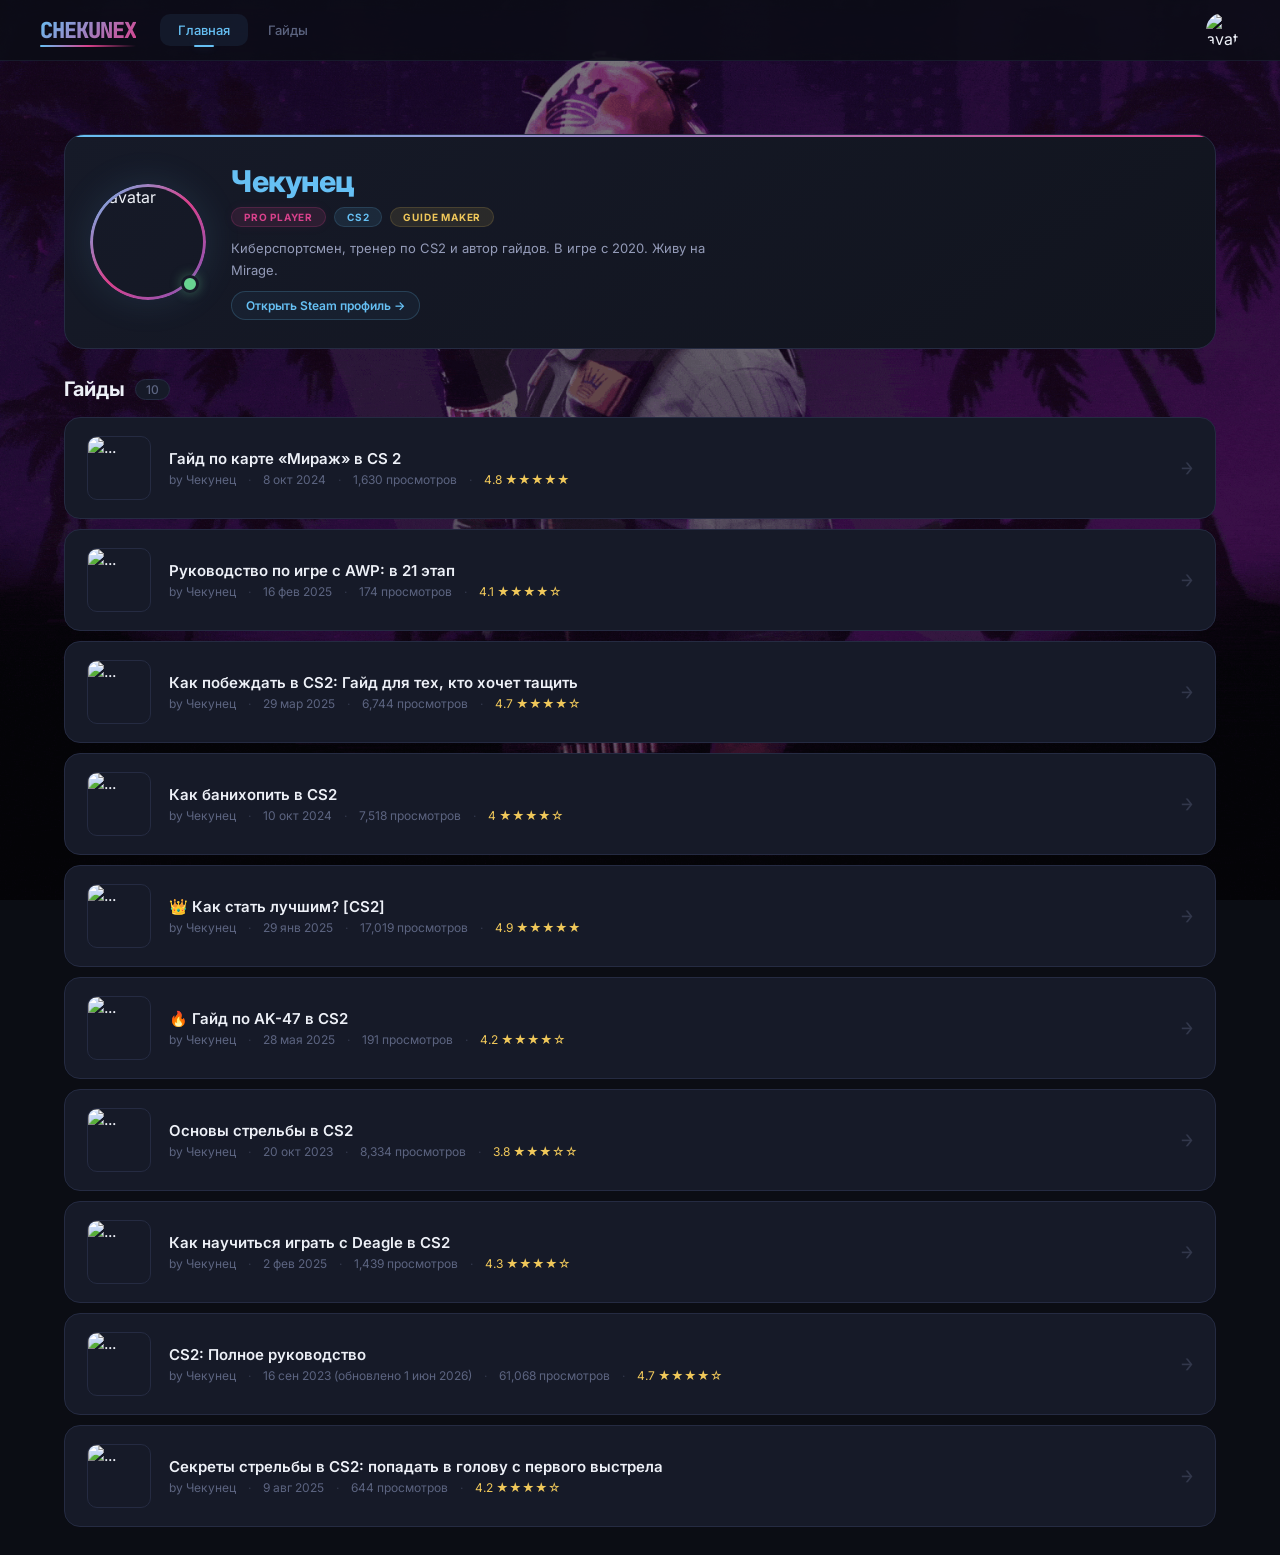
==== commit 153d6f7d: "refactor(ui): extract inline guide data and localize UI text Remove the embedded GUIDES array from i" ====
--- a/index.html
+++ b/index.html
@@ -149,16 +149,16 @@
     <div class="header-inner">
       <div class="logo" id="logoBtn">CHEKUNEX</div>
       <nav class="nav">
-        <a id="nav-profile" class="active">Profile</a>
-        <a id="nav-guides">Guides</a>
+        <a id="nav-profile" class="active">Главная</a>
+        <a id="nav-guides">Гайды</a>
       </nav>
-      <div class="header-right"><span class="points">&#9733; 12,430</span><img class="avatar-small" src="https://avatars.fastly.steamstatic.com/25f4bf83b53d3f5722e76bcd8d0f8a3aebb3e9b3_full.jpg" alt="avatar"></div>
+      <div class="header-right"><img class="avatar-small" src="https://avatars.fastly.steamstatic.com/25f4bf83b53d3f5722e76bcd8d0f8a3aebb3e9b3_full.jpg" alt="avatar"></div>
     </div>
   </header>
   <div class="sub-header">
     <div class="sub-header-inner">
       <span class="bread">Чекунец</span><span class="sep">&#8250;</span>
-      <span class="bread-current" id="breadCurrent">Profile</span>
+      <span class="bread-current" id="breadCurrent">Главная</span>
     </div>
   </div>
   <div class="page-content" id="pageContent">
@@ -186,478 +186,26 @@
         <div class="stat-cell"><div class="stat-val">8,548</div><div class="stat-label">Просмотров</div></div>
         <div class="stat-cell"><div class="stat-val">Global</div><div class="stat-label">Ранг</div></div>
       </div>
-      <div class="section-title">Гайды <span class="count" id="profileCount">10</span></div>
+      <div class="section-title">Гайды <span class="count" id="profileCount"></span></div>
       <div class="guides-list" id="guidesList"></div>
     </div>
     <div class="page" id="pageGuides">
-      <div class="section-title">Все гайды <span class="count" id="guidesCount">10</span></div>
+      <div class="section-title">Все гайды <span class="count" id="guidesCount"></span></div>
       <div class="guides-list" id="guidesListFull"></div>
     </div>
     <div class="page" id="pageGuideView"><div id="guideContent"></div></div>
   </div>
-  <script>
-    var GUIDES = [
-      { id:'mirage-guide', title:'Гайд по карте «Мираж» в CS 2', slug:'mirage-guide', date:'8 \u043e\u043a\u0442 2024', views:'1,630', rating:'\u2605\u2605\u2605\u2605\u2606', preview:'https://images.steamusercontent.com/ugc/2466374324921228776/269BBE8DACB19F91C834309DBD3C649CD9F79FE6/' },
-      { id:'awp-guide', title:'Руководство по игре с AWP: в 21 этап', slug:'awp-guide', date:'16 \u0444\u0435\u0432 2025', views:'174', rating:'\u2605\u2605\u2605\u2605\u2606', preview:'https://images.steamusercontent.com/ugc/8546979052243249/4EC365AA97A9F64958C68C64EA9117423F010BF1/' },
-      { id:'niveus-guide', title:'Как побеждать в CS2: Гайд для тех, кто хочет тащить', slug:'niveus-guide', date:'29 \u043c\u0430\u0440 2025', views:'6,744', rating:'\u2605\u2605\u2605\u2605\u2605', preview:'https://images.steamusercontent.com/ugc/16432158169393339/E540617F9473AF25EFCE39FAC4F65AA7905E0B97/' },
-      { id:'bhop-guide', title:'Как банихопить в CS2', slug:'bhop-guide', date:'10 \u043e\u043a\u0442 2024', views:'7,518', rating:'\u2605\u2605\u2605\u2605\u2606', preview:'https://images.steamusercontent.com/ugc/2464123249198992348/BE96747E7260C1B9AF54A90933762146801BF02A/' },
-      { id:'valera-guide', title:'👑 Как стать лучшим? [CS2]', slug:'valera-guide', date:'29 \u044f\u043d\u0432 2025', views:'17,019', rating:'★★★★★', preview:'https://images.steamusercontent.com/ugc/56959309574865856/A8C9D4B6B8BBC281A48384034D9C873E3E70EB6B/' },
-      { id:'ak47-guide', title:'🔥 Гайд по AK-47 в CS2', slug:'ak47-guide', date:'28 \u043c\u0430\u044f 2025', views:'191', rating:'\u2605\u2605\u2605\u2605\u2606', preview:'https://images.steamusercontent.com/ugc/15839696516087259270/B7D95D932D8A37399A23DB875044DC79AF913CD6/' },
-      { id:'shooting-guide', title:'Основы стрельбы в CS2', slug:'shooting-guide', date:'20 \u043e\u043a\u0442 2023', views:'8,334', rating:'\u2605\u2605\u2605\u2606\u2606', preview:'https://images.steamusercontent.com/ugc/2145461285221055035/655ECCB31A7EA356A84901C0D433B9722D1F9C0B/' },
-      { id:'deagle-guide', title:'Как научиться играть с Deagle в CS2', slug:'deagle-guide', date:'2 \u0444\u0435\u0432 2025', views:'1,439', rating:'\u2605\u2605\u2605\u2605\u2606', preview:'https://images.steamusercontent.com/ugc/54707509769806581/7D589F8D8B70EE722F13C1BB05B97FA55E876F06/' },
-      { id:'full-guide', title:'CS2: Полное руководство', slug:'full-guide', date:'16 сен 2023 (обновлено 1 июн 2026)', views:'61,068', rating:'\u2605\u2605\u2605\u2605\u2605', preview:'https://images.steamusercontent.com/ugc/18387165885887235371/6C67C8F992E80CB46C187A0D52540061945FFD0B/' },
-      { id:'secrets-guide', title:'Секреты стрельбы в CS2: попадать в голову с первого выстрела', slug:'secrets-guide', date:'9 \u0430\u0432\u0433 2025', views:'644', rating:'\u2605\u2605\u2605\u2605\u2606', preview:'https://images.steamusercontent.com/ugc/9849845769474771689/1E0F5380EB1782161F267325C689D60BD56A9C1E/' }
-    ];
-
-    var MI = '<div class="guide-header"><div class="guide-header-meta"><span class="badge badge-cs2">CS2 Guide</span><span class="meta-item">8 \u043e\u043a\u0442 2024</span><span class="meta-item">1,630 просмотров</span><span class="meta-item gold">★★★★☆</span></div><h1>Гайд по карте «Мираж» в CS 2</h1><div class="author">by <strong>Чекунец</strong></div></div><div class="guide-body">'
-      + '<p>Карта «Мираж» — это одна из самых популярных и стратегически сложных карт в Counter-Strike 2. В этом гайде мы рассмотрим ключевые позиции, стратегии для обеих сторон и советы для улучшения вашей игры.</p>'
-      + '<img class="guide-cover" src="https://images.steamusercontent.com/ugc/2466374324921228776/269BBE8DACB19F91C834309DBD3C649CD9F79FE6/" alt="Mirage" loading="lazy">'
-      + '<h3>Основная информация о карте</h3>'
-      + '<p>Стороны: Террористы (Т) и Контр-террористы (КТ). Цели: Террористы должны установить бомбу на одной из точек (A или B), а КТ — предотвратить это или обезвредить бомбу.</p>'
-      + '<h4>Балансировка</h4><p>«Мираж» известен своей сбалансированной конструкцией, что позволяет обеим сторонам проявлять стратегию и тактику.</p>'
-      + '<h4>Разнообразие тактик</h4><p>Игроки могут применять различные подходы: от агрессивного контроля мида до осторожной установки бомбы.</p>'
-      + '<h4>Использование гранат</h4><p>Грамотное использование дымов, флешек и молотов может существенно изменить ход раунда.</p>'
-      + '<div class="guide-gallery"><img src="https://images.steamusercontent.com/ugc/2466374324921114483/F7C47C230EACAB2D33B4F2E3BE82AB70B0D6553B/" alt="Map" loading="lazy"></div>'
-      + '<h3>Основные позиции</h3><h4>Т-сторона (T)</h4>'
-      + '<ul><li><strong>T-спаун</strong> — начальная точка для террористов</li><li><strong>Мид</strong> — центральная зона, ключевая для контроля карты</li></ul>'
-      + '<div class="guide-gallery"><img src="https://images.steamusercontent.com/ugc/2466374324921118512/36D6F40183CAA539464542C1B9AF9B3634B85993/" alt="T-side" loading="lazy"></div>'
-      + '<h3>A-плэнт</h3><p>Основная зона для установки бомбы.</p>'
-      + '<ul><li><strong>Яма</strong> — угол, откуда можно контролировать плент</li><li><strong>Тетрис</strong> — высокая позиция для снайперов</li><li><strong>Ковры</strong> — позиция для защиты и атаки</li></ul>'
-      + '<h4>CT-сторона (CT)</h4>'
-      + '<ul><li><strong>CT-спаун</strong> — начальная точка для контртеррористов</li><li><strong>A-сайт</strong> — защита A-плента</li><li><strong>Искра</strong> — высокая позиция для укрытия</li><li><strong>Default</strong> — позиция для защиты A</li></ul>'
-      + '<div class="guide-gallery"><img src="https://images.steamusercontent.com/ugc/2466374324921119139/73B04908C31D4986F4052488EB89041722F62BDB/" alt="A site" loading="lazy"></div>'
-      + '<h3>B-плэнт</h3><p>Вторая зона для установки бомбы.</p>'
-      + '<ul><li><strong>Под окном</strong> — скрытая позиция для засады</li><li><strong>Лавка</strong> — удобное укрытие на B</li><li><strong>B-сайт</strong> — защита B-плента</li><li><strong>Under</strong> — вход на B через Apartments</li></ul>'
-      + '<div class="guide-gallery"><img src="https://images.steamusercontent.com/ugc/2466374324921118521/6853FBEDD31C9F613CFB5F64A46DCB9CBA835FCA/" alt="B site" loading="lazy"><img src="https://images.steamusercontent.com/ugc/2466374324921115070/7CBDB73C2BA88CD1BCD083D72BFBE878A2351147/" alt="B under" loading="lazy"></div>'
-      + '<h3>Тактики</h3><h4>Для Т-стороны</h4>'
-      + '<p><strong>Контроль мида:</strong> занять мид двумя игроками, использовать дымы на окно и Connector.</p>'
-      + '<p><strong>Атака на A:</strong> флешки для отвлечения, дымы на CT и Тикет.</p>'
-      + '<p><strong>Атака на B:</strong> через Apps с дымами для защиты входа.</p>'
-      + '<h4>Для CT-стороны</h4>'
-      + '<p><strong>Контроль мида:</strong> один на окне, второй на Connector.</p>'
-      + '<p><strong>Защита A:</strong> один на CT, второй на Тикет, третий на Default.</p>'
-      + '<p><strong>Защита B:</strong> один на B-сайте, другой под окном.</p>'
-      + '<h3>Общие советы</h3>'
-      + '<ul><li><strong>Коммуникация</strong> — обсуждайте позиции с командой</li><li><strong>Экономика</strong> — следите за деньгами и планируйте эко-раунды</li><li><strong>Адаптация</strong> — меняйте стратегию под противника</li></ul>'
-      + '<div class="guide-back"><a class="back-to-guides">← Назад к списку гайдов</a></div></div>';
-
-    var AW = '<div class="guide-header"><div class="guide-header-meta"><span class="badge badge-awp">AWP Guide</span><span class="meta-item">16 \u0444\u0435\u0432 2025</span><span class="meta-item">174 просмотра</span><span class="meta-item gold">★★★★☆</span></div><h1>Руководство по игре с AWP: в 21 этап</h1><div class="author">by <strong>Чекунец</strong></div></div><div class="guide-body">'
-      + '<p>Руководство по игре с AWP в 21 этап. Привет, меня зовут Арсентий, и я — простой игрок Counter Strike, который вдохновился KennyS и решил стать крутым AWP-шером.</p>'
-      + '<img class="guide-cover" src="https://images.steamusercontent.com/ugc/8546979052243249/4EC365AA97A9F64958C68C64EA9117423F010BF1/" alt="AWP" loading="lazy">'
-      + '<h3>21 этап прокачки AWP</h3>'
-      + '<h4>Этап 1: Освой основы</h4><p>Тренируйся на Aim Botz, Anubis, Dust 2, Mirage, Ancient, Vertigo, Nuke, Inferno. Начни с неподвижных мишеней, переходи к движущимся. Перерыв 10-15 минут каждый час.</p>'
-      + '<h4>Этап 2: Настрой чувствительность</h4><p>Сделай полный разворот на 180° за одно движение от центра к краю коврика. Не копируй про-игроков — подбирай под себя.</p>'
-      + '<h4>Этап 3: Позиционирование</h4><p>Изучи лучшие позиции для AWP. После выстрела сразу отходи в укрытие или меняй позицию.</p>'
-      + '<h4>Этап 4: Флики</h4><p>Тренируй флики на training_aim_csgo2. Сначала мажешь, потом начинаешь попадать.</p>'
-      + '<h4>Этап 5: Читай игру</h4><p>Смотри демки про-игроков, анализируй их движения. AWP — это мозги + точность.</p>'
-      + '<h4>Этап 6: Работа в команде</h4><p>AWP-шер не одинокий волк. Давай инфу, помогай тиммейтам, трейди фраги.</p>'
-      + '<h4>Этап 7: Дуэли с AWP</h4><p>Тренируйся против ботов-снайперов. Не стой на открытых позициях.</p>'
-      + '<h4>Этап 8: Другие ганы</h4><p>SSG 08 + Desert Eagle — твой сет без денег на AWP.</p>'
-      + '<h4>Этап 9: Не сдавайся</h4><p>Делай перерывы, смотри демки, анализируй ошибки.</p>'
-      + '<h4>Этап 10: Кайфуй от игры</h4><p>CS2 — это игра. Радуйся удачным выстрелам.</p>'
-      + '<h4>Этап 11: Гранаты</h4><p>Учи раскидки флешек и дымов, используй их перед пиком.</p>'
-      + '<h4>Этап 12: Адаптация</h4><p>Тренируйся на всех картах, учи раскидки, меняй стиль.</p>'
-      + '<h4>Этап 13: Нож</h4><p>Тренируй уклонение с ножом и ближний бой.</p>'
-      + '<h4>Этап 14: Весь арсенал</h4><p>Тренируй все виды оружия — будь готов к любой ситуации.</p>'
-      + '<h4>Этап 15: Смена стилей</h4><p>Играй то агрессивно, то пассивно. Не дай себя раскусить.</p>'
-      + '<h4>Этап 16: Соло-лидерство</h4><p>Старайся быть IGL, направляй команду.</p>'
-      + '<h4>Этап 17: Настройки</h4><p>Экспериментируй с графикой, звуком и управлением.</p>'
-      + '<h4>Этап 18: Все карты</h4><p>Не сиди только на Mirage и Dust — учи позиции на всех картах.</p>'
-      + '<h4>Этап 19: Режимы</h4><p>DM для реакции, Competitive для стратегии, Retake для клатчей.</p>'
-      + '<h4>Этап 20: Сильные соперники</h4><p>Игра против сильных — лучшая прокачка.</p>'
-      + '<h4>Этап 21: Главное — кайф</h4><p>Разминайся перед катками, не тильтуй и кайфуй от игры.</p>'
-      + '<div class="guide-back"><a class="back-to-guides">← Назад к списку гайдов</a></div></div>';
-
-    var NI = '<div class="guide-header"><div class="guide-header-meta"><span class="badge badge-all">Ultimate Guide</span><span class="meta-item">29 \u043c\u0430\u0440 2025</span><span class="meta-item">6,744 просмотра</span><span class="meta-item gold">★★★★★</span></div><h1>Как побеждать в CS2: Гайд для тех, кто хочет тащить</h1><div class="author">by <strong>Чекунец</strong></div></div><div class="guide-body">'
-      + '<p>Руководство для игроков, которые хотят повысить свой уровень в CS2. Советы по стрельбе, движению, тактике, экономике и менталу.</p>'
-      + '<img class="guide-cover" src="https://images.steamusercontent.com/ugc/16432158169393339/E540617F9473AF25EFCE39FAC4F65AA7905E0B97/" alt="CS2" loading="lazy">'
-      + '<h3>Введение</h3><p>90% игроков топчутся — думают 1000 часов DM = скилл, верят хайлерам, играют на эмоциях. Топ-игроки анализируют промахи, победа начинается с бая.</p>'
-      + '<h3>1. Как перестать мазать</h3><h4>Настройки</h4>'
-      + '<p><strong>DPI:</strong> 400-800 + 1.0-2.5 sens. Выключи акселерацию. <strong>Прицел:</strong> статичный, размер 2-3. <strong>Графика:</strong> сглаживание OFF, билинейная.</p>'
-      + '<h4>Тренировка аима (10-15 мин в день)</h4>'
-      + '<ul><li>aim_botz — 100 хедшотов тапами</li><li>training_aim_csgo2 — флики и микро-коррекции</li><li>Recoil Master — первые 10 пуль паттерна</li><li>Deathmatch HS-only — 30+ мин в день</li><li>Retake — клатчи 3v3/4v4</li></ul>'
-      + '<h3>2. Движение</h3>'
-      + '<p><strong>Стрейф + контр-стрейф:</strong> двигайся A/D, остановись → стреляй → повторяй. <strong>Пикинг:</strong> shoulder, jiggle, wide peek. <strong>Тайминги:</strong> мид 5 сек, B-туннель 12 сек. <strong>Off-angles:</strong> вставай в нестандартные места.</p>'
-      + '<h3>3. Тактика и команда</h3>'
-      + '<p><strong>Инфа:</strong> «Один мид, 50 HP, отходит». Не кричи после смерти. <strong>Двойные пики, трейд, байтинг.</strong> <strong>Гранаты:</strong> флешки от стен, смоки на проходы. <strong>Экономика:</strong> синхронизируй закупки, эко вместе.</p>'
-      + '<h3>ТОП-7 ошибок</h3>'
-      + '<ul><li>❌ Без разминки — 10 мин aim_botz = +30% к точности</li><li>❌ Слепые раскидки — учи траектории гранат</li><li>❌ Эго-закупки — следи за экономикой команды</li><li>❌ Молчание — давай инфу тиммейтам</li><li>❌ Тильт — флейм убивает мотивацию</li><li>❌ Соло-пуши — пуши только с поддержкой</li><li>❌ Стоишь на месте — учи off-angles</li></ul>'
-      + '<h3>Заключение</h3><p>Тренируйся осознанно, играй с командой, контролируй эмоции, анализируй демки. Примени хотя бы 50% гайда — тиммейты добавят тебя в друзья.</p>'
-      + '<div class="guide-back"><a class="back-to-guides">← Назад к списку гайдов</a></div></div>';
-
-    var BH = '<div class="guide-header"><div class="guide-header-meta"><span class="badge badge-cs2">Movement Guide</span><span class="meta-item">10 \u043e\u043a\u0442 2024</span><span class="meta-item">7,518 просмотров</span><span class="meta-item gold">★★★★☆</span></div><h1>Как банихопить в CS2</h1><div class="author">by <strong>Чекунец</strong></div></div><div class="guide-body">'
-      + '<p>Банихоп (bunny hop) — это техника передвижения в играх серии Counter-Strike, которая позволяет игроку двигаться быстрее, чем при обычном беге. В Counter-Strike 2 банихоп требует навыков и практики.</p>'
-      + '<img class="guide-cover" src="https://images.steamusercontent.com/ugc/2464123249198992348/BE96747E7260C1B9AF54A90933762146801BF02A/" alt="Bunny hop" loading="lazy">'
-      + '<h3>Изучите основы</h3><p>Начните с того, чтобы научиться правильно прыгать. Чтобы осуществить банихоп, вам нужно будет делать серийные прыжки без остановки.</p>'
-      + '<h3>Настройте управление</h3><p>Убедитесь, что у вас удобная настройка управления. Зачастую игроки настраивают кнопки для прыжка и поворота на одну из кнопок мыши, чтобы было удобнее.</p>'
-      + '<h3>Используйте A и D</h3><p>Во время прыжка поворачивайте мышь влево, используя клавишу A, и вправо, используя клавишу D. Это поможет сохранить скорость.</p>'
-      + '<h3>Синхронизация</h3><p>Прыгайте в момент поворота, чтобы создать плавный непрерывный переход. Используйте боковые прыжки для увеличения скорости.</p>'
-      + '<h3>Серфинг</h3><p>Если на сервере есть карты с серфингом — практикуйтесь на них. Это улучшит координацию и управление во время банихопа.</p>'
-      + '<h3>Тренировочные карты</h3><p>Используйте специальные карты из Steam Workshop для отработки навыков и получения практического опыта.</p>'
-      + '<h3>Практика</h3><p>Как и с любым навыком — практика это ключ. Проводите время тренируясь и вскоре увидите улучшение.</p>'
-      + '<h3>Главное</h3><p>Имейте в виду что на некоторых серверах могут быть ограничения на банихоп, а использование скриптов может привести к блокировкам. Тренируйтесь честно и получайте удовольствие от процесса!</p>'
-      + '<div class="guide-back"><a class="back-to-guides">← Назад к списку гайдов</a></div></div>';
-
-    var VA = '<div class="guide-header"><div class="guide-header-meta"><span class="badge badge-cs2">CS2 Guide</span><span class="meta-item">29 \u044f\u043d\u0432 2025</span><span class="meta-item">17,019 просмотров</span><span class="meta-item gold">★★★★★</span></div><h1>👑 Как стать лучшим? [CS2]</h1><div class="author">by <strong>Чекунец</strong></div></div><div class="guide-body">'
-      + '<p>Хочешь стать лучшим в CS2? Этот гайд — твой путь к величию. Разберём настройки, психологию и тренировки, которые выделят тебя из толпы.</p>'
-      + '<img class="guide-cover" src="https://images.steamusercontent.com/ugc/56959309574865856/A8C9D4B6B8BBC281A48384034D9C873E3E70EB6B/" alt="Valera" loading="lazy">'
-      + '<h3>Настройки</h3>'
-      + '<h4>4:3 vs 16:9</h4><p>Растянутый 4:3 делает модели шире — в них легче попадать. 16:9 даёт больше обзора по бокам. Выбирай то, в чём чувствуешь себя увереннее. Большинство про-игроков играют на 4:3 (1280x960 или 1024x768).</p>'
-      + '<h4>144Hz мониторы</h4><p>Частота обновления экрана критична. 144Hz (или выше) даёт плавную картинку и быструю реакцию. На 60Hz ты будешь в проигрыше против любого, у кого 144+.</p>'
-      + '<h4>DPI и Sens</h4><p>DPI 400-800, чувствительность в игре 1.5-2.5. Не гоняйся за чужими настройками — подбирай под свою руку. Главное — делать полный разворот на 180° за одно движение по коврику.</p>'
-      + '<h3>Психология</h3>'
-      + '<p>Психология — половина победы. Выбеси соперника неожиданными мувами: пикай в неудобные моменты, меняй тайминги, используй нестандартные углы. Если враг на тильте — он совершает ошибки. Играй хладнокровно, не отвечай на провокации.</p>'
-      + '<h3>Тренировки</h3>'
-      + '<p><strong>Aim Botz:</strong> 10 минут хедшотов каждый день перед игрой. 100-200 тапов, потом флики.</p>'
-      + '<p><strong>Демки:</strong> Смотри свои записи и анализируй ошибки. Почему умер? Где можно было сыграть иначе?</p>'
-      + '<p><strong>Уважение:</strong> Относись с уважением к тиммейтам и соперникам. Токсичность разрушает командную игру. Будь тем, за кем хочется идти.</p>'
-      + '<div class="guide-back"><a class="back-to-guides">← Назад к списку гайдов</a></div></div>';
-
-    var AK = '<div class="guide-header"><div class="guide-header-meta"><span class="badge badge-cs2">AK-47 Guide</span><span class="meta-item">28 \u043c\u0430\u044f 2025</span><span class="meta-item">191 просмотр</span></div><h1>🔥 Гайд по AK-47 в CS2</h1><div class="author">by <strong>Чекунец</strong></div></div><div class="guide-body">'
-      + '<p>AK-47 — королевская винтовка в CS2. Умение с ней играть отличает сильных игроков от слабых. В этом гайде разберём всё, что нужно знать.</p>'
-      + '<img class="guide-cover" src="https://images.steamusercontent.com/ugc/15839696516087259270/B7D95D932D8A37399A23DB875044DC79AF913CD6/" alt="AK-47" loading="lazy">'
-      + '<h3>Почему AK-47 бог</h3>'
-      + '<p>AK-47 наносит 36 урона в тело и 108 в голову (с учётом брони — 96). Один хедшот — и враг мёртв. Высокая точность первой пули, хорошая скорострельность и универсальность делают её лучшим выбором для T-стороны.</p>'
-      + '<h3>Отдача и контроль спрея</h3>'
-      + '<p>Паттерн отдачи AK-47: сначала вверх, потом вправо, затем влево. Первые 10 пуль — ключевые. Держи прицел на уровне головы и контролируй спрей лёгким движением мыши вниз-влево после 4-5 пули.</p>'
-      + '<p>Стреляй короткими очередями по 3-5 пуль. Не держи курок до опустошения магазина — это верный способ промазать.</p>'
-      + '<h3>Прицел и флешки</h3>'
-      + '<p>Держи crosshair на уровне головы всегда. Не смотри в пол, не смотри в небо. При пике сразу ставь прицел туда, где может быть противник. Используй флешки для ослепления врага перед заходом — кидай их за стену или рикошетом.</p>'
-      + '<h3>Позиционирование</h3>'
-      + '<p><strong>Стоп-шот:</strong> Остановись перед выстрелом, иначе пули разлетятся. Используй контр-страф (отпусти A и нажми D, или наоборот).</p>'
-      + '<p><strong>Контр-страф:</strong> Освой резкую остановку клавишей противоположного направления. Это основа перестрелок на средних и дальних дистанциях.</p>'
-      + '<p><strong>Крауч:</strong> Используй приседание неожиданно — это сбивает прицел врагу, особенно полезно за укрытиями.</p>'
-      + '<h3>Типичные ошибки</h3>'
-      + '<ul><li><strong>Спрей на бегу</strong> — пули уходят в молоко. Остановись → стреляй.</li><li><strong>Паника</strong> — дёрганый прицел и хаотичные движения. Дыши глубже.</li><li><strong>Перезарядка в открытую</strong> — не меняй магазин на виду у врага.</li><li><strong>Слишком длинный спрей</strong> — после 10 пуль отдача становится неуправляемой.</li></ul>'
-      + '<h3>Тренировки</h3>'
-      + '<ul><li><strong>Recoil Master</strong> — тренируй паттерн отдачи AK-47</li><li><strong>Aim Lab</strong> — флики и точность</li><li><strong>FFA Deathmatch (HS-only)</strong> — 30 мин в день</li><li><strong>Retake</strong> — клатчи и стрельба под давлением</li></ul>'
-      + '<div class="guide-back"><a class="back-to-guides">← Назад к списку гайдов</a></div></div>';
-
-    var SH = '<div class="guide-header"><div class="guide-header-meta"><span class="badge badge-cs2">Shooting Guide</span><span class="meta-item">20 \u043e\u043a\u0442 2023</span><span class="meta-item">8,334 просмотра</span><span class="meta-item gold">★★★☆☆</span></div><h1>Основы стрельбы в CS2</h1><div class="author">by <strong>Чекунец</strong></div></div><div class="guide-body">'
-      + '<p>Стрельба в CS2 — это не просто нажать на кнопку мыши. Понимание механик спрея, отдачи и разброса отделяет про-игроков от любителей. В этом гайде разложим всё по полочкам.</p>'
-      + '<img class="guide-cover" src="https://images.steamusercontent.com/ugc/2145461285221055035/655ECCB31A7EA356A84901C0D433B9722D1F9C0B/" alt="Shooting" loading="lazy">'
-      + '<h3>Что такое спрей, отдача и разброс</h3>'
-      + '<p><strong>Спрей</strong> — непрерывная стрельба с контролем отдачи. <strong>Отдача</strong> — подброс ствола, который нужно компенсировать движением мыши. <strong>Разброс</strong> — случайное отклонение пуль от точки прицела, которое увеличивается при движении и длинной стрельбе.</p>'
-      + '<p>Ключевое правило: никогда не стреляй на бегу. Остановись, дай разбросу успокоиться, только потом стреляй.</p>'
-      + '<h3>Типы стрельбы</h3>'
-      + '<h4>Spray (Спрей)</h4><p>Непрерывная очередь с контролем отдачи. Используется на ближних и средних дистанциях. Требует знания паттернов.</p>'
-      + '<h4>Bursting (Очереди)</h4><p>Короткие очереди по 2-5 пуль. Оптимально для средних дистанций. Между очередями давай прицелу восстановиться.</p>'
-      + '<h4>Tapping (Тапы)</h4><p>Одиночные выстрелы с паузой. Максимальная точность. Используется на дальних дистанциях.</p>'
-      + '<h3>Паттерны спрея для популярного оружия</h3>'
-      + '<h4>AK-47</h4><p>Вверх → вправо → влево. Первые 5 пуль вверх, потом плавно веди вправо-вниз, после 8-й пули уводи влево.</p>'
-      + '<h4>M4A1-S</h4><p>Плавный паттерн вверх с небольшим отклонением влево. Контролировать легче, чем AK-47.</p>'
-      + '<h4>M4A4</h4><p>Вверх с отклонением вправо. Чуть более хаотичный, чем M4A1-S, но выше скорострельность.</p>'
-      + '<h4>FAMAS</h4><p>Первые пули вверх, затем резко влево. Требует привыкания.</p>'
-      + '<h4>Galil AR</h4><p>Паттерн похож на AK-47, но менее предсказуемый. Стреляй короткими очередями.</p>'
-      + '<h4>AUG</h4><p>Стабильный паттерн вверх. С оптическим прицелом точность выше.</p>'
-      + '<h4>SG 553</h4><p>Паттерн вверх с отклонением вправо. С оптикой — отличный выбор для дальней дистанции.</p>'
-      + '<h4>Desert Eagle</h4><p>Огромная отдача. После каждого выстрела прицел улетает вверх. Жди восстановления или делай тап с контролем.</p>'
-      + '<h4>USP-S</h4><p>Первый выстрел максимально точный. Используй тапы на дальних дистанциях.</p>'
-      + '<div class="guide-back"><a class="back-to-guides">← Назад к списку гайдов</a></div></div>';
-
-    var DE = '<div class="guide-header"><div class="guide-header-meta"><span class="badge badge-cs2">Deagle Guide</span><span class="meta-item">2 \u0444\u0435\u0432 2025</span><span class="meta-item">1,439 просмотров</span></div><h1>Как научиться играть с Deagle в CS2</h1><div class="author">by <strong>Чекунец</strong></div></div><div class="guide-body">'
-      + '<p>Desert Eagle — легендарный пистолет, способный убить с одного выстрела в голову. Но освоить его непросто. В этом гайде разберём ключевые навыки игры с Deagle.</p>'
-      + '<img class="guide-cover" src="https://images.steamusercontent.com/ugc/54707509769806581/7D589F8D8B70EE722F13C1BB05B97FA55E876F06/" alt="Deagle" loading="lazy">'
-      + '<h3>Aim (Наводка на голову)</h3>'
-      + '<p>Deagle эффективен только при попадании в голову. Держи прицел на уровне головы всегда. Тренируйся на карте Aim Botz: 200 тапов в голову каждый день. Фокусируйся на точности, а не на скорости.</p>'
-      + '<h3>Трекинг</h3>'
-      + '<p>Умение держать прицел на голове противника при его движении — ключевой навык. Тренируйся на движущихся мишенях в Aim Botz. Веди прицел плавно, делай микро-коррекции.</p>'
-      + '<h3>Стрейфы (Контр-страф + выстрел)</h3>'
-      + '<p>Двигайся влево (A), резко остановись (D), выстрел, затем снова движение. Освой этот ритм. Выстрел должен происходить в момент полной остановки. Между выстрелами делай паузу — дай прицелу восстановиться после отдачи.</p>'
-      + '<h3>Префайр</h3>'
-      + '<p>Предварительный выстрел в позицию, где может быть враг. Если знаешь, что противник стоит за углом — выстрели в уровень головы до того, как выглянешь. Так ты сокращаешь время реакции врага до нуля.</p>'
-      + '<h3>Позиции и советы</h3>'
-      + '<ul><li>Выбирай укрытия — не стой на открытом месте. После выстрела сразу отходи назад.</li><li>Используй Deagle на пистолетных раундах и эко-раундах.</li><li>Не стреляй быстро — точность важнее количества пуль.</li><li>Целься в шею — если чуть промахнёшься, попадёшь в голову.</li><li>Тренируй флики — резкие доводки прицела на цель.</li></ul>'
-      + '<div class="guide-back"><a class="back-to-guides">← Назад к списку гайдов</a></div></div>';
-
-    var FU = '<div class="guide-header"><div class="guide-header-meta"><span class="badge badge-all">Ultimate Guide</span><span class="meta-item">16 \u0441\u0435\u043d 2023</span><span class="meta-item">61,068 просмотров</span><span class="meta-item gold">★★★★★ 571</span></div><h1>CS2: Полное руководство</h1><div class="author">by <strong>Чекунец</strong></div></div><div class="guide-body">'
-+ '<p>В этом руководстве, полностью обновленном с учетом последней версии Counter-Strike 2, поясняется, как полностью настроить, оптимизировать, создать собственный CFG, тренироваться и т.д в Counter-Strike 2.</p>'
-+ '<img class="guide-cover" src="https://images.steamusercontent.com/ugc/18387165885887235371/6C67C8F992E80CB46C187A0D52540061945FFD0B/" alt="CS2 Guide" loading="lazy">'
-+ '<h3>Введение / Об руководстве</h3>'
-+ '<p>Это всеобъемлющее руководство предназначено для игроков любого уровня — от новичков до опытных ветеранов. Здесь вы найдете полную информацию по настройке CS2, оптимизации производительности, созданию собственного CFG-файла, тренировочным методикам и многим другим аспектам игры. Руководство регулярно обновляется в соответствии с последними патчами и изменениями в Counter-Strike 2.</p>'
-+ '<p>Мы рассмотрим оптимальные настройки графики, конфигурации NVIDIA и AMD, тонкую настройку Windows, улучшение регистрации попаданий, настройку звука и интерфейса, создание идеального прицела, бинды для тренировок, анализ демок и многое другое. Это руководство заменит вам десятки отдельных гайдов и станет вашей настольной книгой по CS2.</p>'
-+ '<h3>Оптимальные настройки</h3>'
-+ '<p>Правильные настройки графики — основа комфортной и эффективной игры. Они влияют не только на производительность, но и на видимость противников, плавность изображения и общий игровой опыт.</p>'
-+ '<h4>Расширенные настройки изображения</h4>'
-+ '<ul><li><strong>Повышенный контраст игроков</strong> — Включено. Эта опция делает модели игроков более заметными на любом фоне, добавляя яркую подсветку по контуру.</li><li><strong>Вертикальная синхронизация (V-Sync)</strong> — Выключено. V-Sync добавляет задержку ввода, что критично для шутеров.</li><li><strong>NVIDIA G-SYNC</strong> — Выключено. Для соревновательной игры G-SYNC может добавлять непредсказуемую задержку.</li><li><strong>NVIDIA Reflex Low Latency</strong> — Выключено (или Включено + Boost для максимальной отзывчивости).</li><li><strong>AMD Anti-Lag</strong> — Выключено. Может вызывать микро-задержки и нестабильность FPS.</li><li><strong>Макс частота кадров (в игре)</strong> — 500. Ограничение FPS на уровне 500 обеспечивает максимальную плавность.</li><li><strong>Макс частота кадров (в меню)</strong> — 200. В меню высокая частота не нужна, это снижает нагрузку на GPU.</li></ul>'
-+ '<h4>Качество изображения</h4>'
-+ '<ul><li><strong>Сглаживание (Anti-Aliasing)</strong> — 2X MSAA. Оптимальный баланс между качеством и производительностью.</li><li><strong>Тени (Shadows)</strong> — Низкое. Тени не влияют на геймплей, но сильно нагружают систему.</li><li><strong>Динамические тени</strong> — От всего. Важно видеть тени от всех объектов для определения позиций противников.</li><li><strong>Модели (Model / Texture Detail)</strong> — Среднее. Хороший баланс для четкого отображения моделей игроков.</li><li><strong>Фильтрация текстур (Texture Filtering)</strong> — Анизотропная 2x. Достаточно для четкого отображения текстур на расстоянии.</li><li><strong>Шейдеры (Shader Detail)</strong> — Низкое. Снижает нагрузку на GPU без потери видимости противников.</li><li><strong>Частицы (Particle Detail)</strong> — Низкое. Упрощает отрисовку эффектов дыма, огня и взрывов.</li><li><strong>Глобальное затенение (Ambient Occlusion)</strong> — Выключено. Создает дополнительную глубину сцены, но сильно нагружает систему.</li><li><strong>HDR (High Dynamic Range)</strong> — Качество. Улучшает общую цветопередачу и контрастность.</li><li><strong>FSR (FidelityFX Super Resolution)</strong> — Выключено. Технология масштабирования может размывать изображение и добавлять артефакты.</li></ul>'
-+ '<h3>Оптимизация NVIDIA</h3>'
-+ '<h4>Очищение кеша шейдеров</h4>'
-+ '<p>Кеш шейдеров со временем накапливает устаревшие данные, что может вызывать статтеры и micro-freezes. Для очистки откройте командную строку от имени администратора и выполните:</p>'
-+ '<ul><li>Откройте Панель управления NVIDIA → Управление параметрами 3D → Параметры программы → Добавьте cs2.exe.</li><li>Установите <strong>Заранее подготовленные шейдеры (Shader Cache)</strong> — Вкл или Без ограничений (Unlimited).</li><li>Очистите кеш в папке: <code>%ProgramData%\\NVIDIA Corporation\\NV_Cache</code> и <code>%LocalAppData%\\NVIDIA\\GLCache</code>.</li></ul>'
-+ '<h4>Настройки панели управления NVIDIA</h4>'
-+ '<ul><li><strong>CUDA — GPU</strong> — Все.</li><li><strong>Режим управления электропитанием</strong> — Предпочитать максимальную производительность.</li><li><strong>Сглаживание — FXAA</strong> — Выключено (используем MSAA в игре).</li><li><strong>Сглаживание — Гамма-коррекция</strong> — Вкл.</li><li><strong>Сглаживание — Параметры</strong> — Управление приложением.</li><li><strong>Сглаживание — Прозрачность</strong> — Выключено.</li><li><strong>Вертикальная синхронизация</strong> — Выключено.</li><li><strong>Заранее подготовленные шейдеры</strong> — Вкл.</li><li><strong>Максимальная частота кадров</strong> — 500.</li><li><strong>Оптимизация потоков</strong> — Авто.</li><li><strong>Тройная буферизация</strong> — Выключено.</li><li><strong>Ускорение нескольких дисплеев</strong> — Режим однодисплейной производительности.</li><li><strong>Фильтрация текстур — Анизотропная оптимизация</strong> — Вкл.</li><li><strong>Фильтрация текстур — Качество</strong> — Высокая производительность.</li><li><strong>Фильтрация текстур — Отрицательное отклонение УД</strong> — Привязка.</li><li><strong>Фильтрация текстур — Трёхлинейная оптимизация</strong> — Вкл.</li></ul>'
-+ '<h3>Оптимизация AMD</h3>'
-+ '<h4>Очищение кеша шейдеров AMD</h4>'
-+ '<ul><li>Откройте AMD Adrenaline Software → Настройки → Система → Сброс настроек шейдеров.</li><li>Также можно очистить вручную папку <code>%LocalAppData%\\AMD\\GLCache</code>.</li></ul>'
-+ '<h4>Настройки AMD Adrenaline</h4>'
-+ '<ul><li><strong>Radeon Anti-Lag</strong> — Выключено.</li><li><strong>Radeon Chill</strong> — Выключено.</li><li><strong>Radeon Boost</strong> — Выключено.</li><li><strong>Radeon Image Sharpening</strong> — Выключено.</li><li><strong>Radeon Enhanced Sync</strong> — Выключено.</li><li><strong>Текстуры — Качество фильтрации</strong> — Производительность.</li><li><strong>Текстуры — Формат поверхности</strong> — Оптимизирован для производительности.</li><li><strong>Разгон (GPU Tuning)</strong> — Включить, если у вас хорошее охлаждение.</li><li><strong>Память (VRAM Tuning)</strong> — Максимальная частота памяти.</li></ul>'
-+ '<h3>Настройка Windows</h3>'
-+ '<p>Windows потребляет значительные ресурсы системы, которые можно освободить для CS2. Вот список обязательных настроек:</p>'
-+ '<ul><li><strong>Отключение Game Bar и Xbox Game Bar</strong> — Настройки → Игры → Xbox Game Bar → Выкл. Эти службы постоянно работают в фоне и потребляют ресурсы.</li><li><strong>Включение аппаратного ускорения GPU (HAGS)</strong> — Настройки → Система → Экран → Графика → Изменить параметры графики по умолчанию → Аппаратное ускорение GPU → Вкл. Улучшает производительность на современных видеокартах.</li><li><strong>Отключение сенсорной клавиатуры</strong> — Служба сенсорной клавиатуры может вызывать микро-фризы. Отключите через службы Windows (services.msc).</li><li><strong>Отключение залипания клавиш</strong> — Панель управления → Центр специальных возможностей → Упрощение работы с клавиатурой → Отключить залипание клавиш.</li><li><strong>Оптимизация доставки (Delivery Optimization)</strong> — Настройки → Центр обновления Windows → Дополнительные параметры → Оптимизация доставки → Разрешить загрузку с других компьютеров → Выкл.</li><li><strong>Автозагрузка</strong> — Оставьте только Steam и ваш браузер. Все остальное отключите через Диспетчер задач → Автозагрузка.</li><li><strong>Электропитание</strong> — Панель управления → Электропитание → Высокая производительность. Или используйте схему «Максимальная производительность» через <code>powercfg -duplicatescheme e9a42b02-d5df-448d-aa00-03f14749eb61</code>.</li></ul>'
-+ '<h3>Улучшение регистрации попаданий</h3>'
-+ '<p>Регистрация попаданий (hit registration) — одна из самых важных механик в CS2. Следующие команды помогут улучшить стабильность подключения и регистрацию выстрелов:</p>'
-+ '<ul><li><strong>cl_net_buffer_ticks 0</strong> — Убирает буферизацию сетевых пакетов, снижая задержку ввода.</li><li><strong>rate 786432</strong> — Максимальная скорость передачи данных. Гарантирует, что сервер отправляет вам максимальное количество информации.</li><li><strong>cl_itemimages_dynamically_generated 0</strong> — Отключает динамическую генерацию изображений предметов, снижая нагрузку на CPU.</li><li><strong>engine_no_focus_sleep 0</strong> — Предотвращает снижение FPS при сворачивании игры или переключении окон.</li></ul>'
-+ '<p>Эти команды рекомендуется добавить в ваш autoexec.cfg для автоматического применения при запуске игры.</p>'
-+ '<h3>Настройка звука</h3>'
-+ '<p>Звук в CS2 — ключевой элемент situational awareness. Правильная настройка звука позволяет слышать шаги противников, определять их позицию и принимать правильные решения.</p>'
-+ '<ul><li><strong>Громкость (Volume)</strong> — 90%. Слишком высокая громкость может искажать звук и вызывать утомление.</li><li><strong>Эквалайзер (EQ)</strong> — Четкий (Clear). Подчеркивает звуки шагов и выстрелов, приглушая низкие частоты.</li><li><strong>Изоляция боковых каналов (L/R Isolation)</strong> — 15%. Помогает лучше определять направление звука.</li><li><strong>Коррекция перспективы (Perspective Correction)</strong> — Включено. Адаптирует звук в зависимости от положения камеры и угла обзора.</li></ul>'
-+ '<p>Дополнительно рекомендуется использовать качественные игровые наушники с объемным звуком. Настройте звук в Windows на 16 бит 48000 Гц (CD-качество) для минимизации задержки.</p>'
-+ '<h3>Настройка интерфейса</h3>'
-+ '<p>Интерфейс должен быть информативным, но не отвлекающим. Вот рекомендации по настройке каждого элемента HUD:</p>'
-+ '<h4>Размер интерфейса (HUD Scale)</h4>'
-+ '<p>Установите комфортный размер элементов HUD. Рекомендуется 0.8-1.0 для большинства разрешений. Слишком крупный HUD перекрывает обзор, слишком мелкий — нечитаем.</p>'
-+ '<h4>Радар (Radar)</h4>'
-+ '<p>Настройте радар на максимальное увеличение — 2.0-3.0. Это позволит видеть всю карту и позиции союзников. Включите отображение иконок и линий видимости. Команды: <code>cl_radar_always_centered 0</code>, <code>cl_radar_scale 0.5-0.7</code>.</p>'
-+ '<h4>Прицел (Crosshair)</h4>'
-+ '<p>Выберите статичный прицел яркого цвета (зеленый, голубой или розовый). Размер 2-3, толщина 1-2, Gap -2 до 0. Прозрачность 100%. Не используйте динамический прицел — он расширяется при движении и стрельбе, что мешает прицеливанию.</p>'
-+ '<h4>Прицел для гранаты (Grenade Crosshair)</h4>'
-+ '<p>Включите отдельный прицел для гранат <code>cl_crosshairstyle 2</code>. Используйте команду <code>cl_showgrenadepreview 1</code> для отображения траектории полета гранаты.</p>'
-+ '<h4>Телеметрия (Net Graph)</h4>'
-+ '<p>Включите net_graph через <code>net_graph 1</code>. Позиция — <code>net_graphpos 1</code> (правая сторона). Следите за показателями loss, choke и var. При loss выше 0% — проблемы с подключением.</p>'
-+ '<h3>Настройка рук (Viewmodel)</h3>'
-+ '<p>Положение рук и оружия на экране — вопрос личного комфорта, но есть оптимальные значения, которые используют большинство про-игроков:</p>'
-+ '<ul><li><strong>viewmodel_fov</strong> — 54-68. Определяет, насколько близко оружие расположено к камере. 54 — классика CS:GO, 68 — современный стандарт.</li><li><strong>viewmodel_offset_x</strong> — от -2 до 2. Горизонтальное смещение. Отрицательные значения смещают оружие влево.</li><li><strong>viewmodel_offset_y</strong> — от -2 до 2. Глубина. Отрицательные значения отодвигают оружие от камеры.</li><li><strong>viewmodel_offset_z</strong> — от -2 до 2. Вертикальное смещение. Отрицательные значения опускают оружие ниже.</li></ul>'
-+ '<h4>Бинд на смену руки</h4>'
-+ '<p>Некоторые игроки используют бинд для переключения руки с правой на левую: <code>bind "H" "toggle cl_righthand 0 1"</code>. Это может помочь при игре за определенными углами.</p>'
-+ '<h4>Смена руки в настройках</h4>'
-+ '<p>В меню Настройки → Управление → Предметы перетаскивания → Правша/Левша. Изменение руки влияет на видимость углов при пикинге.</p>'
-+ '<h3>Создание своего CFG</h3>'
-+ '<p>CFG (конфигурационный файл) — это текстовый файл с набором команд, который автоматически выполняется при запуске CS2. Создание собственного CFG позволяет сохранить все настройки, бинды и алиасы и быстро перенести их на другой компьютер.</p>'
-+ '<h4>Шаблон autoexec.cfg</h4>'
-+ '<p>Создайте текстовый файл с именем <code>autoexec.cfg</code> в блокноте или любом текстовом редакторе.</p>'
-+ '<h4>Создание файла</h4>'
-+ '<p>Файл должен быть сохранен в папке: <code>Steam\\steamapps\\common\\Counter-Strike Global Offensive\\game\\csgo\\cfg</code> (или <code>...\\Counter-Strike 2\\game\\csgo\\cfg</code>).</p>'
-+ '<h4>Команды clear и echo</h4>'
-+ '<p>Используйте <code>clear</code> для очистки консоли и <code>echo "текст"</code> для вывода сообщений при загрузке CFG. Это поможет проверить, что файл загрузился корректно.</p>'
-+ '<h4>Путь к папке cfg</h4>'
-+ '<p>Полный путь: <code>C:\\Program Files (x86)\\Steam\\steamapps\\common\\Counter-Strike Global Offensive\\game\\csgo\\cfg\\autoexec.cfg</code>. Убедитесь, что файл имеет расширение .cfg, а не .cfg.txt.</p>'
-+ '<h4>Запуск через exec</h4>'
-+ '<p>Добавьте в параметры запуска CS2 в Steam: <code>+exec autoexec.cfg</code>. Либо вводите в консоль <code>exec autoexec.cfg</code> вручную после каждого запуска игры.</p>'
-+ '<h3>Советы для новичков</h3>'
-+ '<p>Counter-Strike 2 — требовательная игра, которая прощает далеко не все ошибки. Вот ключевые советы для тех, кто только начинает:</p>'
-+ '<ul><li><strong>Использовать наушники и микрофон</strong> — Это обязательный минимум. В наушниках вы слышите шаги, выстрелы и гранаты. Микрофон нужен для коммуникации с командой. Без этого вы будете обузой для тиммейтов.</li><li><strong>Не ругаться</strong> — Токсичность разрушает командную игру. Если вы начинаете флеймить, команда теряет концентрацию и проигрывает. Даже если тиммейт играет плохо, поддержка работает лучше критики.</li><li><strong>Использовать Shift (ходить бесшумно)</strong> — Клавиша Shift по умолчанию включает режим бесшумного хождения. Используйте её всегда, когда подходите к углам или подозреваете присутствие врага рядом. Шум шагов слышен за 10-15 метров.</li><li><strong>Прятаться за укрытиями</strong> — Никогда не стойте на открытом пространстве. Всегда перемещайтесь от укрытия к укрытию. Если началась перестрелка — сразу прячьтесь за ближайший ящик или стену.</li><li><strong>Не бежать с бомбой первым</strong> — Если у вас бомба, не бегите впереди всех. Вы — самый ценный игрок в раунде. Пусть тиммейты проверяют углы и зачищают территорию, а вы следуете за ними.</li><li><strong>Выучить клавиши и позиции на картах</strong> — Начните с одной-двух карт (Mirage и Dust 2 — самые популярные). Выучите названия позиций, точек установки бомбы и основных путей.</li><li><strong>Экономить деньги</strong> — Не покупайте оружие каждый раунд. Следите за экономикой команды. Если команда экономит — покупайте только пистолет и броню. На эко-раундах используйте Deagle или SMG.</li><li><strong>Следить за про-игроками</strong> — Смотрите стримы и турниры профессиональных игроков. Обращайте внимание на их позиции, раскидки гранат и принятие решений. Это лучший способ учиться.</li></ul>'
-+ '<h3>Позиции на картах</h3>'
-+ '<p>Знание позиций на картах — база, без которой невозможно прогрессировать. Вот основные позиции на популярных соревновательных картах:</p>'
-+ '<h4>Ancient</h4>'
-+ '<p>Новая карта, напоминающая Mirage и Dust 2. Имеет две точки установки бомбы (A и B). Ключевые зоны: Мид (Mid), Связи (Connector), Пещера (Cave), Длинная (Long). Т-сторона имеет преимущество за счет множества путей для атаки.</p>'
-+ '<h4>Anubis</h4>'
-+ '<p>Самая свежая карта в активном пуле, созданная сообществом. Египетская тематика, две точки установки. Особенность — множество вертикальных позиций и нестандартных углов. Ключевые зоны: Мид, A-Main, B-Long, Связка (Bridge).</p>'
-+ '<h4>Dust II</h4>'
-+ '<p>Самая популярная карта в истории Counter-Strike. Сбалансированная, простая для понимания. Ключевые зоны: Длинная (Long A), Коробки (Pit), Короткая (Short A), MID, B-Туннели (B Tunnels), Площадь B (B Site). Идеальна для новичков.</p>'
-+ '<h4>Inferno</h4>'
-+ '<p>Классическая карта, любимая всеми поколениями игроков. Узкие коридоры, множество углов и укрытий. Ключевые зоны: Banana, Apartments, Мид (Mid), Связи (Connector), A-Site, B-Site. Требует хорошего знания раскидок гранат.</p>'
-+ '<h4>Mirage</h4>'
-+ '<p>Самая популярная соревновательная карта. Сбалансированная, с четким разделением зон. Ключевые зоны: Мид (Mid), A-Ramp, Тетрис (Tetris), Яма (Pit), Palace, B-Apartments, Under. Рекомендуется для изучения в первую очередь.</p>'
-+ '<h4>Nuke</h4>'
-+ '<p>Классическая двухуровневая карта, долго балансировалась разработчиками. Уникальный вертикальный геймплей. Ключевые зоны: Верх (Roof), A-Site/B-Site, Вентиляция (Vents), Склад (Warehouse), Рампы (Ramps). Требует хорошей командной координации.</p>'
-+ '<h3>Карты для тренировок из Steam Workshop</h3>'
-+ '<p>Steam Workshop содержит сотни тренировочных карт, созданных сообществом. Вот самые полезные:</p>'
-+ '<ul><li><strong>Aim Botz</strong> (steamcommunity.com/sharedfiles/filedetails/?id=714014263) — Лучшая карта для тренировки аима. Неподвижные и движущиеся мишени, режимы хедшотов и спрея.</li><li><strong>Recoil Master</strong> (steamcommunity.com/sharedfiles/filedetails/?id=714014263) — Тренировка контроля отдачи для всех видов оружия.</li><li><strong>Training Hub</strong> (steamcommunity.com/sharedfiles/filedetails/?id=3330247985) — Комплексная тренировочная карта с различными режимами.</li><li><strong>Yprac Practice Maps</strong> — Серия карт для каждой соревновательной карты. Содержат раскидки гранат, префаер-позиции и маршруты.</li><li><strong>CS2 Surf Maps</strong> — Карты для тренировки движения и контроля мыши.</li></ul>'
-+ '<h3>Команды для тренировок</h3>'
-+ '<p>Для тренировки в одиночной игре с ботами используйте следующие консольные команды. Все они требуют включенных читов (<code>sv_cheats 1</code>):</p>'
-+ '<ul><li><strong>sv_cheats 1</strong> — Включает режим читов. Обязательна для всех тренировочных команд.</li><li><strong>noclip</strong> — Режим полета сквозь стены. Полезен для изучения карты и раскидок гранат.</li><li><strong>bot_add_ct / bot_add_t</strong> — Добавляет ботов на сторону КТ или Т. Можно указать количество: <code>bot_add_ct 5</code>.</li><li><strong>bot_difficulty 0-3</strong> — Уровень сложности ботов: 0 — легкий, 3 — сложный (эксперт).</li><li><strong>bot_place</strong> — Размещает бота в точке, куда вы смотрите. Полезно для отработки префаеров и фликов.</li><li><strong>bot_kick</strong> — Удаляет всех ботов с карты.</li><li><strong>sv_infinite_ammo 1</strong> — Бесконечные патроны. Не нужно перезаряжаться.</li><li><strong>sv_grenade_trajectory 1</strong> — Показывает траекторию полета гранаты. Обязательно для изучения раскидок.</li><li><strong>mp_startmoney 16000</strong> — Устанавливает стартовое количество денег. Максимум — 16000.</li><li><strong>mp_buytime 9999</strong> — Бесконечное время на покупку оружия.</li><li><strong>mp_buy_anywhere 1</strong> — Возможность покупать оружие в любой точке карты.</li><li><strong>mp_restart_game 1</strong> — Перезапускает игру. Все сбрасывается до начального состояния.</li><li><strong>mp_warmup_start / mp_warmup_end</strong> — Начинает / заканчивает разминку.</li><li><strong>mp_maxrounds 30</strong> — Устанавливает максимальное количество раундов в матче.</li><li><strong>mp_roundtime 1.75</strong> — Время раунда в минутах (1.45 = 1 минута 45 секунд — стандарт).</li></ul>'
-+ '<h3>Бинды для тренировок</h3>'
-+ '<p>Бинды (привязки клавиш) значительно ускоряют тренировку. Вот набор полезных биндов для тренировочного сервера:</p>'
-+ '<ul><li><strong>Стартовый бинд</strong> — <code>bind "F1" "mp_restart_game 1; mp_warmup_end"</code> — Быстрый перезапуск раунда.</li><li><strong>noclip</strong> — <code>bind "F2" "noclip"</code> — Быстрый полет сквозь стены.</li><li><strong>Повтор гранаты</strong> — <code>bind "F3" "sv_rethrow_last_grenade"</code> — Повторяет последнюю брошенную гранату. Идеально для тренировки раскидок.</li><li><strong>Ускорение времени</strong> — <code>bind "F4" "toggle host_timescale 0.5 1 2"</code> — Переключение скорости игры. 2x — ускорение, 0.5x — замедление.</li><li><strong>Бот на позицию</strong> — <code>bind "F5" "bot_stop 1; bot_add; bot_place"</code> — Добавляет бота и размещает его перед вами.</li><li><strong>Зеркальный бот</strong> — <code>bind "F6" "bot_mimic 1"</code> — Бот повторяет ваши движения. Полезно для тренировки контр-стрейфа и дуэлей.</li><li><strong>Удаление ботов</strong> — <code>bind "F7" "bot_kick"</code> — Быстрое удаление всех ботов.</li></ul>'
-+ '<h3>Просмотр демок (Demolition / Demo Playback)</h3>'
-+ '<p>Просмотр демок — один из самых эффективных способов анализа своей игры и обучения. Вот как настроить просмотр:</p>'
-+ '<ul><li><strong>demoui</strong> — Открывает интерфейс управления демкой. Отображает панель с кнопками воспроизведения, перемотки и управления скоростью.</li><li><strong>cl_draw_only_deathnotices 1</strong> — Показывает только уведомления о смертях. Убирает лишний HUD для чистого обзора.</li><li><strong>cl_drawhud 0</strong> — Полностью отключает HUD. Используется для создания скриншотов и видео.</li><li><strong>spec_show_xray 1</strong> — Включает рентгеновское зрение. Показывает позиции всех игроков сквозь стены.</li></ul>'
-+ '<h4>Управление демкой</h4>'
-+ '<p>Откройте демку через Shift+F2 (по умолчанию). Используйте клавиши: Пробел — пауза/воспроизведение, A/D — перемотка назад/вперед, W/S — ускорение/замедление скорости воспроизведения.</p>'
-+ '<h4>Замедление и ускорение</h4>'
-+ '<p>Используйте <code>demo_timescale 0.25</code> для замедленного просмотра (анализ механик) и <code>demo_timescale 2</code> для ускоренного (быстрый просмотр раунда).</p>'
-+ '<h4>Вид от третьего лица</h4>'
-+ '<p>Команда <code>spec_mode</code> переключает режимы наблюдения. <code>spec_mode 1</code> — от первого лица, <code>spec_mode 2</code> — от третьего лица (свободная камера). Полезно для анализа позиционирования.</p>'
-+ '<h3>Анализ демок</h3>'
-+ '<p>Просто смотреть демки недостаточно — нужно анализировать их правильно. Вот методология эффективного разбора:</p>'
-+ '<ul><li><strong>Записывать ошибки</strong> — Ведите заметки во время просмотра. Записывайте каждый момент, где вы сыграли неправильно: выбрали не ту позицию, не проверили угол, выстрелили слишком рано.</li><li><strong>Находить причинно-следственные связи</strong> — Не спрашивайте «почему я умер?», спрашивайте «какое решение привело к моей смерти?». Часто причина смерти кроется за 10-15 секунд до самого момента смерти.</li><li><strong>Фокусироваться на хороших моментах</strong> — Отмечайте не только ошибки, но и удачные решения. Анализируйте, почему решение сработало, чтобы повторять его в будущем.</li><li><strong>Не бояться ошибаться</strong> — Ошибки — это точки роста. Каждая проигранная дуэль, каждое неправильное решение — это урок. Не корите себя, а делайте выводы.</li><li><strong>Сравнивать с про-игроками</strong> — Скачайте демку профессионального игрока на той же карте и в той же ситуации. Сравните свои решения с его. Обратите внимание на позиционирование, тайминги и раскидки.</li></ul>'
-+ '<h3>Повышение фактора доверия (Trust Factor)</h3>'
-+ '<p>Trust Factor — система подбора соперников в CS2, основанная на поведении игрока. Высокий Trust Factor гарантирует игры с адекватными соперниками. Вот как его повысить:</p>'
-+ '<ul><li><strong>Включить Steam Guard</strong> — Защита аккаунта через мобильный аутентификатор. Обязательное условие для высокого Trust Factor.</li><li><strong>Публичный профиль</strong> — Сделайте ваш Steam профиль публичным, с заполненной информацией и настоящим аватаром. Пустые или приватные профили вызывают подозрения.</li><li><strong>Активность</strong> — Регулярно играйте в CS2 и другие игры в Steam. Чем старше и активнее ваш аккаунт, тем выше доверие.</li><li><strong>Без читов</strong> — Очевидно, но стоит упомянуть: никогда не используйте читы, даже в одиночной игре. Система VAC фиксирует все.</li><li><strong>Рекомендации от друзей</strong> — Система учитывает, кто у вас в друзьях. Если ваши друзья имеют высокий Trust Factor, это положительно влияет на ваш.</li><li><strong>Не кикать игроков без причины</strong> — Частые кики голосованием снижают Trust Factor. Кикайте только при явных нарушениях.</li><li><strong>Не блокировать игроков после матчей</strong> — Блокировка после каждого проигранного матча негативно сказывается на Trust Factor.</li><li><strong>Патруль (Overwatch)</strong> — Участвуйте в патруле. Активные патрульные получают повышенный Trust Factor.</li><li><strong>Оценивать руководства</strong> — Оставляйте оценки и отзывы к гайдам в Steam. Позитивная активность в сообществе повышает доверие.</li><li><strong>Добавлять друзей</strong> — Имейте активный список друзей. Общайтесь, играйте вместе, приглашайте в группы.</li></ul>'
-+ '<h3>Запуск Hammer Editor без RTX</h3>'
-+ '<p>Hammer Editor — официальный редактор карт для CS2. Он требует видеокарту с поддержкой RTX, но существует способ запустить его без RTX:</p>'
-+ '<ul><li><strong>Скачать Workshop Tools</strong> — В Steam библиотеке выберите Counter-Strike 2 → Свойства → DLC → Отметьте «Counter-Strike 2 Workshop Tools». Дождитесь загрузки.</li><li><strong>Создать проект addon</strong> — После установки запустите Hammer Editor. Создайте новый проект (File → New) или откройте существующий. Выберите тип аддона.</li><li><strong>Настроить параметры запуска</strong> — В свойствах CS2 в Steam добавьте параметры: <code>-tools -nop4 -novr -noassert -insecure +sv_cheats 1</code>. Параметр <code>-noassert</code> отключает проверки, которые могут требовать RTX.</li><li><strong>Запуск через инструменты</strong> — Запускайте Hammer Editor через меню Steam → Библиотека → Инструменты → Counter-Strike 2 Workshop Tools. Если редактор не запускается, попробуйте добавить <code>-vulkan</code> или <code>-dx11</code> в параметры запуска.</li></ul>'
-+ '<h3>Мои настройки / Заключение</h3>'
-+ '<p>Это руководство — результат сотен часов игры, экспериментов с настройками и анализа профессиональных игроков. Все рекомендации проверены лично и работают в актуальной версии Counter-Strike 2.</p>'
-+ '<p>Помните: никакие настройки не заменят практику. Используйте этот гайд как основу, но адаптируйте настройки под свой стиль игры. Экспериментируйте, пробуйте новое и главное — получайте удовольствие от игры.</p>'
-+ '<p>Удачи на полях сражений, и пусть ваш аим всегда будет точен! Следите за обновлениями гайда — я регулярно обновляю его с выходом новых патчей CS2.</p>'
-+ '<div class="guide-back"><a class="back-to-guides">← Назад к списку гайдов</a></div></div>';
-
-    var SE = '<div class="guide-header"><div class="guide-header-meta"><span class="badge badge-cs2">Aim Guide</span><span class="meta-item">9 \u0430\u0432\u0433 2025</span><span class="meta-item">644 просмотра</span><span class="meta-item gold">★★★★☆</span></div><h1>Секреты стрельбы в CS2: попадать в голову с первого выстрела</h1><div class="author">by <strong>Чекунец</strong></div></div><div class="guide-body">'
-+ '<p>Хочешь перестать спрейть в молоко и начать стабильно забирать врагов одним кликом? В CS2 результат даёт не только скорость реакции, но и техника, контроль и внимание к деталям. В этом руководстве собраны проверенные приёмы из практики киберспортсменов.</p>'
-+ '<img class="guide-cover" src="https://images.steamusercontent.com/ugc/9849845769474771689/1E0F5380EB1782161F267325C689D60BD56A9C1E/" alt="Aim" loading="lazy">'
-+ '<h3>1. Основа — стойка и прицеливание</h3>'
-+ '<h4>Правильная стойка</h4>'
-+ '<p>Всегда держись чуть сбоку от угла, чтобы минимизировать площадь, видимую врагу. Перед выстрелом остановись — движение сильно сбивает точность. Держи прицел на уровне головы даже во время перемещений. Это избавит от лишнего времени на прицеливание.</p>'
-+ '<h4>Перемещение при стрельбе</h4>'
-+ '<p>На близкой дистанции можно использовать стрейф-шот (движение A-D + выстрел в момент остановки). На дальней дистанции — стрельба только из статичной позиции.</p>'
-+ '<h3>2. Настройка прицела под себя</h3>'
-+ '<p>Прицел — твоя точка фокуса. Если он неудобен, ты теряешь десятки фрагов.</p>'
-+ '<ul><li><strong>Цвет:</strong> яркий (циан, розовый, жёлтый), чтобы выделялся на фоне карты</li><li><strong>Толщина:</strong> минимальная, но заметная</li><li><strong>Динамика:</strong> только статичный прицел — расширяющийся при движении мешает контролю</li></ul>'
-+ '<h3>3. Контроль отдачи (Spray Control)</h3>'
-+ '<p>CS2 использует тот же принцип отдачи, что и CS:GO, но с обновлённой физикой. Чтобы стабильно попадать, нужно знать спрей каждого оружия.</p>'
-+ '<ul><li><strong>AK-47:</strong> первые 8 пуль идут вверх, потом вправо-влево. Потяни мышь вниз, потом чуть влево-вправо</li><li><strong>M4A4/M4A1-S:</strong> отдача мягче, но тоже начинается с вертикального подъёма</li><li><strong>FAMAS / Galil:</strong> меньше отдача, но выше разброс — короткие очереди лучше</li></ul>'
-+ '<h4>Тренировка отдачи</h4>'
-+ '<p>Включи карту training_aim_csgo или аналог для CS2. Стреляй по стене, отслеживай рисунок пуль. Повторяй, пока не сможешь держать пули в одной точке.</p>'
-+ '<h3>4. Техника стрельбы на разных дистанциях</h3>'
-+ '<h4>Ближняя дистанция (0-10 м)</h4>'
-+ '<p>Агрессивные стрейфы + 3-5 пуль сериями. Можно использовать спрей с контролем отдачи.</p>'
-+ '<h4>Средняя дистанция (10-25 м)</h4>'
-+ '<p>2-3 пули (burst-fire). Делай паузы между сериями для восстановления точности.</p>'
-+ '<h4>Дальняя дистанция (25+ м)</h4>'
-+ '<p>Только одиночные выстрелы. Фокус на идеальном наведении прицела перед кликом.</p>'
-+ '<h3>5. Тренировка реакции и меткости</h3>'
-+ '<p>Тренировки не должны быть нудными. Вместо часов с ботами используй:</p>'
-+ '<ul><li><strong>Aim Botz</strong> — для разогрева и отработки хэдшотов</li><li><strong>DM-серверы</strong> — живая практика против людей</li><li><strong>Flick-тренировки</strong> — резкие переводы прицела между целями</li></ul>'
-+ '<p>15-20 минут тренировки перед каждой игрой лучше, чем 2 часа раз в неделю.</p>'
-+ '<h3>6. Ошибки, из-за которых ты промахиваешься</h3>'
-+ '<ul><li>Стрельба в движении — пули летят мимо</li><li>Прицел ниже головы — упускаешь шанс на вантап</li><li>Паника в перестрелке — лучше один точный выстрел, чем пять мимо</li><li>Зависимость от спрея — на дальних дистанциях он только вредит</li></ul>'
-+ '<h3>7. Чек-лист для стабильных хэдшотов</h3>'
-+ '<ul><li>Прицел всегда на уровне головы</li><li>Перед выстрелом — остановка</li><li>Знаю отдачу оружия, которое держу</li><li>Стреляю короткими сериями</li><li>Разогрелся перед матчем</li></ul>'
-+ '<h3>Заключение</h3>'
-+ '<p>Точность в CS2 — это не дар, а навык. Каждый хэдшот — результат правильной подготовки и автоматизированных действий. Тренируйся по этим принципам, и твои выстрелы перестанут быть случайностью.</p>'
-+ '<div class="guide-back"><a class="back-to-guides">← Назад к списку гайдов</a></div></div>';
-
-    var CONTENT = { 'mirage-guide': MI, 'awp-guide': AW, 'niveus-guide': NI, 'bhop-guide': BH, 'valera-guide': VA, 'ak47-guide': AK, 'shooting-guide': SH, 'deagle-guide': DE, 'full-guide': FU, 'secrets-guide': SE };
-
-    document.getElementById('guidesCount').textContent = '(' + GUIDES.length + ')';
-    document.getElementById('profileCount').textContent = GUIDES.length;
-
-    function showPage(id) {
-      document.querySelectorAll('.page').forEach(function(p) { p.classList.remove('active'); });
-      document.querySelectorAll('.nav a').forEach(function(a) { a.classList.remove('active'); });
-      var el = document.getElementById(id);
-      if (el) el.classList.add('active');
-    }
-
-    function navigate(page, guideId) {
-      var bread = document.getElementById('breadCurrent');
-      if (page === 'profile') {
-        showPage('pageProfile');
-        document.getElementById('nav-profile').classList.add('active');
-        bread.textContent = 'Profile';
-        window.location.hash = '#profile';
-      } else if (page === 'guides') {
-        showPage('pageGuides');
-        document.getElementById('nav-guides').classList.add('active');
-        bread.textContent = 'All Guides';
-        renderList('guidesListFull');
-        window.location.hash = '#guides';
-      } else if (page === 'guide' && guideId && CONTENT[guideId]) {
-        showPage('pageGuideView');
-        document.getElementById('nav-guides').classList.add('active');
-        window.scrollTo(0,0);
-        document.getElementById('guideContent').innerHTML = CONTENT[guideId];
-        bread.textContent = GUIDES.find(function(g) { return g.id === guideId; }).title;
-        window.location.hash = '#' + guideId;
-        document.querySelectorAll('.back-to-guides').forEach(function(el) {
-          el.onclick = function() { navigate('guides'); };
-        });
-        addCommentForm();
-        addGuideReviews();
-      }
-    }
-
-    function addCommentForm() {
-      var existing = document.getElementById('fakeCommentForm');
-      if (existing) existing.remove();
-      var html = '<div id="fakeCommentForm" class="comment-section">'
-        + '<h3>\u041e\u0441\u0442\u0430\u0432\u0438\u0442\u044c \u043a\u043e\u043c\u043c\u0435\u043d\u0442\u0430\u0440\u0438\u0439</h3>'
-        + '<div class="comment-row"><input class="comment-field" id="fakeNick" placeholder="\u0412\u0430\u0448 \u043d\u0438\u043a\u043d\u0435\u0439\u043c *" maxlength="32"></div>'
-        + '<input class="comment-field" id="fakeEmail" placeholder="\u0412\u0430\u0448\u0430 \u043f\u043e\u0447\u0442\u0430 (\u043d\u0435\u043e\u0431\u044f\u0437\u0430\u0442\u0435\u043b\u044c\u043d\u043e)" maxlength="64">'
-        + '<textarea class="comment-field comment-textarea" id="fakeText" placeholder="\u041d\u0430\u043f\u0438\u0448\u0438\u0442\u0435 \u043a\u043e\u043c\u043c\u0435\u043d\u0442\u0430\u0440\u0438\u0439... *"></textarea>'
-        + '<button class="comment-submit" id="fakeSubmit">\u041e\u0442\u043f\u0440\u0430\u0432\u0438\u0442\u044c</button>'
-        + '<div class="comment-error" id="fakeError"><span>\u274c \u041e\u0448\u0438\u0431\u043a\u0430 <span class="err-code" id="fakeErrCode">0</span>: \u0441\u0435\u0440\u0432\u0435\u0440 \u0432\u0440\u0435\u043c\u0435\u043d\u043d\u043e \u043d\u0435\u0434\u043e\u0441\u0442\u0443\u043f\u0435\u043d. \u041f\u043e\u043f\u0440\u043e\u0431\u0443\u0439\u0442\u0435 \u043f\u043e\u0437\u0436\u0435.</span></div>'
-        + '</div>';
-      var guideContent = document.getElementById('guideContent');
-      guideContent.insertAdjacentHTML('beforeend', html);
-      document.getElementById('fakeSubmit').onclick = function() {
-        document.getElementById('fakeError').style.display = 'block';
-        document.getElementById('fakeErrCode').textContent = 'ERR_' + Math.floor(Math.random() * 9000000000 + 1000000000);
-      };
-    }
-
-    function addGuideReviews() {
-      var reviews = [
-        { author:'Vlados', text:'\u0410\u043d\u0442\u043e\u0445\u0430 \u043a\u0440\u0430\u0441\u0430\u0432\u0430 \u0434\u0430\u043b \u043d\u043e\u0440\u043c \u0433\u0430\u0438\u0434', stars:5, profanity:false, date:'7 \u0438\u044e\u043d\u044f 2026'},
-        { author:'s1mple_fan', text:'\u041b\u0443\u0447\u0448\u0438\u0439 \u0433\u0430\u0439\u0434 \u043a\u043e\u0442\u043e\u0440\u044b\u0439 \u044f \u0432\u0438\u0434\u0435\u043b. \u0412\u0441\u0451 \u0447\u0451\u0442\u043a\u043e \u0438 \u043f\u043e \u0434\u0435\u043b\u0443!', stars:5, profanity:false, date:'5 \u0438\u044e\u043d\u044f 2026'},
-        { author:'CS_Master', text:'\u041e\u0447\u0435\u043d\u044c \u043f\u043e\u043b\u0435\u0437\u043d\u044b\u0439 \u043c\u0430\u0442\u0435\u0440\u0438\u0430\u043b. \u0421\u043f\u0430\u0441\u0438\u0431\u043e \u0437\u0430 \u0442\u0440\u0443\u0434!', stars:5, profanity:false, date:'3 \u0438\u044e\u043d\u044f 2026'},
-        { author:'aimbot_off', text:'\u041d\u043e\u0440\u043c \u0433\u0430\u0439\u0434, \u043d\u043e \u043c\u043e\u0433\u043b\u043e \u0431\u044b\u0442\u044c \u0438 \u043b\u0443\u0447\u0448\u0435. \u041d\u0435 \u0445\u0432\u0430\u0442\u0438\u043b\u043e \u043f\u0440\u0438\u043c\u0435\u0440\u043e\u0432.', stars:3, profanity:false, date:'1 \u0438\u044e\u043d\u044f 2026'},
-        { author:'pixel_clicker', text:'\u0445\u0443\u0439\u043d\u044f \u0430 \u043d\u0435 \u0433\u0430\u0439\u0434. \u043d\u0438\u0445\u0443\u044f \u043d\u0435 \u0440\u0430\u0431\u043e\u0442\u0430\u0435\u0442. \u0438\u0434\u0438 \u043d\u0430\u0445\u0443\u0439 \u0441\u043e \u0441\u0432\u043e\u0438\u043c\u0438 \u0441\u043e\u0432\u0435\u0442\u0430\u043c\u0438', stars:1, profanity:true, date:'30 \u043c\u0430\u044f 2026'},
-        { author:'no_skill_ever', text:'\u0441\u0430\u043c\u044b\u0439 \u0442\u0443\u043f\u043e\u0439 \u0433\u0430\u0439\u0434. \u0430\u0432\u0442\u043e\u0440 \u0434\u043e\u043b\u0431\u043e\u0451\u0431. \u0437\u0430\u0447\u0435\u043c \u0442\u044b \u044d\u0442\u043e \u0432\u044b\u043b\u043e\u0436\u0438\u043b?', stars:1, profanity:true, date:'28 \u043c\u0430\u044f 2026'},
-        { author:'JohnWickCS', text:'Great guide! Helped me improve my aim a lot. Keep it up!', stars:5, profanity:false, date:'25 \u043c\u0430\u044f 2026'},
-        { author:'Xx_ProGamer_xX', text:'Absolutely useless. Nothing new here. Waste of time.', stars:2, profanity:false, date:'22 \u043c\u0430\u044f 2026'},
-        { author:'\u0414\u043c\u0438\u0442\u0440\u0438\u0439_\u0422\u043e\u043f', text:'\u0420\u0435\u0430\u043b\u044c\u043d\u043e \u043f\u043e\u043c\u043e\u0433\u043b\u043e! \u041f\u043e\u0434\u043d\u044f\u043b \u0440\u0430\u043d\u0433 \u043f\u043e\u0441\u043b\u0435 \u043f\u0440\u043e\u0447\u0442\u0435\u043d\u0438\u044f. \u0420\u0435\u043a\u043e\u043c\u0435\u043d\u0434\u0443\u044e!', stars:5, profanity:false, date:'20 \u043c\u0430\u044f 2026'},
-        { author:'toxic_mf', text:'\u0445\u0443\u0435\u0442\u0430 \u043f\u043e\u043b\u043d\u0430\u044f. \u0430\u0432\u0442\u043e\u0440 \u0435\u0431\u043b\u0430\u043d. \u0438\u0434\u0438 \u043d\u0430\u0445\u0443\u0439 \u0441\u043e \u0441\u0432\u043e\u0438\u043c \u0433\u043e\u0432\u043d\u043e\u043c', stars:1, profanity:true, date:'18 \u043c\u0430\u044f 2026'},
-        { author:'noob_to_pro', text:'\u0417\u0430 2 \u043d\u0435\u0434\u0435\u043b\u0438 \u043f\u043e\u0434\u043d\u044f\u043b\u0441\u044f \u0441 Silver \u0434\u043e Gold. \u0413\u0430\u0439\u0434 \u043e\u0433\u043e\u043d\u044c!', stars:5, profanity:false, date:'15 \u043c\u0430\u044f 2026'},
-        { author:'rage_quit_228', text:'\u0437\u0430\u043b\u0443\u043f\u0430 \u043a\u0430\u043a\u0430\u044f-\u0442\u043e. 5 \u043c\u0438\u043d\u0443\u0442 \u0436\u0438\u0437\u043d\u0438 \u043f\u043e\u0442\u0440\u0430\u0442\u0438\u043b \u0437\u0440\u044f. \u0441\u043e\u0441\u0430\u0442\u044c', stars:1, profanity:true, date:'12 \u043c\u0430\u044f 2026'},
-        { author:'GabenFan', text:'Not bad, but could use more details about specific mechanics.', stars:3, profanity:false, date:'10 \u043c\u0430\u044f 2026'},
-        { author:'\u041a\u0438\u0431\u0435\u0440\u041a\u043e\u0442', text:'\u041e\u0442\u043b\u0438\u0447\u043d\u043e\u0435 \u0440\u0443\u043a\u043e\u0432\u043e\u0434\u0441\u0442\u0432\u043e! \u0412\u0441\u0451 \u043f\u043e \u043f\u043e\u043b\u043a\u0430\u043c \u0440\u0430\u0437\u043b\u043e\u0436\u0438\u043b\u0438. 10/10', stars:5, profanity:false, date:'8 \u043c\u0430\u044f 2026'},
-        { author:'wasted_time69', text:'11 \u043c\u0438\u043d\u0443\u0442 \u0436\u0438\u0437\u043d\u0438 \u043f\u0440\u043e\u0447\u0438\u0442\u0430\u043b \u044d\u0442\u043e\u0442 \u0448\u043b\u0430\u043a. \u0430\u0432\u0442\u043e\u0440 \u0438\u0434\u0438 \u043d\u0430\u0445\u0443\u0439', stars:1, profanity:true, date:'5 \u043c\u0430\u044f 2026'},
-        { author:'silver_4ever', text:'\u041d\u0438\u0447\u0435\u0433\u043e \u043d\u0435 \u043f\u043e\u043d\u044f\u0442\u043d\u043e. \u0412\u0440\u0435\u043c\u044f \u043f\u043e\u0442\u0435\u0440\u044f\u043b \u0437\u0440\u044f.', stars:2, profanity:false, date:'3 \u043c\u0430\u044f 2026'},
-        { author:'cs_teacher', text:'\u0418\u0441\u043f\u043e\u043b\u044c\u0437\u0443\u044e \u044d\u0442\u043e\u0442 \u0433\u0430\u0439\u0434 \u0434\u043b\u044f \u0441\u0432\u043e\u0438\u0445 \u0443\u0447\u0435\u043d\u0438\u043a\u043e\u0432. \u041e\u0447\u0435\u043d\u044c \u043f\u043e\u043b\u0435\u0437\u043d\u044b\u0439 \u043c\u0430\u0442\u0435\u0440\u0438\u0430\u043b!', stars:5, profanity:false, date:'1 \u043c\u0430\u044f 2026'},
-        { author:'ShadowLink_99', text:'This is exactly what I needed. Well structured and easy to follow.', stars:4, profanity:false, date:'28 \u0430\u043f\u0440\u0435\u043b\u044f 2026'},
-        { author:'\u0421\u0438\u043d\u0438\u0439_\u0427\u0438\u0442\u0435\u0440', text:'\u0431\u043e\u0442 \u0435\u0431\u0430\u043d\u044b\u0439 \u043d\u0430\u043f\u0438\u0441\u0430\u043b \u0433\u0430\u0439\u0434. \u043a\u043e\u0433\u043e \u0442\u044b \u0443\u0447\u0438\u0448\u044c \u043f\u0438\u0437\u0434\u0435\u0446', stars:1, profanity:true, date:'25 \u0430\u043f\u0440\u0435\u043b\u044f 2026'},
-        { author:'ProPlayerOne', text:'Decent guide for beginners. Some advanced tips would be nice.', stars:4, profanity:false, date:'20 \u0430\u043f\u0440\u0435\u043b\u044f 2026'},
-        { author:'\u0422\u0440\u0435\u043d\u0435\u0440_CS', text:'\u041e\u0447\u0435\u043d\u044c \u043a\u0430\u0447\u0435\u0441\u0442\u0432\u0435\u043d\u043d\u044b\u0439 \u043a\u043e\u043d\u0442\u0435\u043d\u0442. \u0410\u0432\u0442\u043e\u0440 \u0440\u0435\u0430\u043b\u044c\u043d\u043e \u0448\u0430\u0440\u0438\u0442!', stars:5, profanity:false, date:'15 \u0430\u043f\u0440\u0435\u043b\u044f 2026'},
-        { author:'crybaby_228', text:'\u0447\u0435 \u0437\u0430 \u0431\u0440\u0435\u0434 \u0442\u044b \u043d\u0430\u043f\u0438\u0441\u0430\u043b?? \u043f\u0438\u0437\u0434\u0435\u0442\u044c \u043d\u0435 \u043c\u0435\u0448\u043a\u0438 \u0432\u043e\u0440\u043e\u0447\u0430\u0442\u044c. \u0443\u0434\u0430\u043b\u0438 \u0433\u0430\u0439\u0434 \u043f\u043e\u043a\u0430 \u043d\u0435 \u043f\u043e\u0437\u043e\u0440\u043d\u043e', stars:1, profanity:true, date:'10 \u0430\u043f\u0440\u0435\u043b\u044f 2026'}
-      ];
-      var existing = document.getElementById('dynamicGuideReviews');
-      if (existing) existing.remove();
-      var shuffled = [].concat(reviews).sort(function() { return 0.5 - Math.random(); });
-      var selected = shuffled.slice(0, Math.floor(Math.random() * 6) + 5);
-      var html = '<div id="dynamicGuideReviews" class="guide-reviews"><h3>\u041e\u0442\u0437\u044b\u0432\u044b</h3>';
-      var stars = {5:'\u2605\u2605\u2605\u2605\u2605',4:'\u2605\u2605\u2605\u2605\u2606',3:'\u2605\u2605\u2605\u2606\u2606',2:'\u2605\u2605\u2606\u2606\u2606',1:'\u2605\u2606\u2606\u2606\u2606'};
-      for (var i = 0; i < selected.length; i++) {
-        var r = selected[i];
-        if (r.profanity) {
-          html += '<div class="review-prof-wrap blurred"><div class="review-item"><div class="review-header"><span class="review-author">' + r.author + '</span><span class="review-rating">' + stars[r.stars] + '</span><span class="review-date">' + r.date + '</span></div><div class="review-text">' + r.text + '</div></div><div class="review-prof-overlay"><div class="warning-text">\u041e\u0442\u0437\u044b\u0432 \u0441\u043e\u0434\u0435\u0440\u0436\u0438\u0442 \u043d\u0435\u0446\u0435\u043d\u0437\u0443\u0440\u043d\u0443\u044e \u043b\u0435\u043a\u0441\u0438\u043a\u0443</div><button class="warning-btn" onclick="this.parentElement.parentElement.classList.remove(\'blurred\')">\u041f\u043e\u043a\u0430\u0437\u0430\u0442\u044c \u043e\u0442\u0437\u044b\u0432</button></div></div>';
-        } else {
-          html += '<div class="review-item"><div class="review-header"><span class="review-author">' + r.author + '</span><span class="review-rating">' + stars[r.stars] + '</span><span class="review-date">' + r.date + '</span></div><div class="review-text">' + r.text + '</div></div>';
-        }
-      }
-      html += '</div>';
-      var guideBody = document.querySelector('.guide-body');
-      if (guideBody) {
-        var backBtn = guideBody.querySelector('.guide-back');
-        if (backBtn) {
-          backBtn.insertAdjacentHTML('beforebegin', html);
-        } else {
-          guideBody.insertAdjacentHTML('beforeend', html);
-        }
-      }
-    }
-
-    function renderList(containerId) {
-      var container = document.getElementById(containerId);
-      container.innerHTML = '';
-      GUIDES.forEach(function(g) {
-        var row = document.createElement('div');
-        row.className = 'guide-row';
-        row.innerHTML = '<div class="guide-row-img"><img src="' + g.preview + '" alt="..." loading="lazy"></div><div class="guide-row-info"><div class="guide-row-title">' + g.title + '</div><div class="guide-row-meta"><span>by Чекунец</span><span class="dot">·</span><span>' + g.date + '</span><span class="dot">·</span><span>' + g.views + ' просмотров</span><span class="dot">·</span><span class="rating">★ ' + g.rating + '</span></div></div><div class="guide-row-arrow">→</div>';
-        row.onclick = function() { navigate('guide', g.id); };
-        container.appendChild(row);
-      });
-    }
-
-    function handleHash() {
-      var h = window.location.hash.slice(1);
-      if (!h || h === 'profile') { navigate('profile'); return; }
-      if (h === 'guides') { navigate('guides'); return; }
-      var found = GUIDES.find(function(g) { return g.slug === h; });
-      if (found) { navigate('guide', found.id); return; }
-      navigate('profile');
-    }
-
-    document.getElementById('logoBtn').onclick = function() { navigate('profile'); };
-    document.getElementById('nav-profile').onclick = function() { navigate('profile'); };
-    document.getElementById('nav-guides').onclick = function() { navigate('guides'); };
-    window.addEventListener('hashchange', handleHash);
-    renderList('guidesList');
-    renderList('guidesListFull');
-    handleHash();
-  </script>
+  <script src="guides/data.js"></script>
+  <script src="guides/mirage.js"></script>
+  <script src="guides/awp.js"></script>
+  <script src="guides/niveus.js"></script>
+  <script src="guides/bhop.js"></script>
+  <script src="guides/valera.js"></script>
+  <script src="guides/ak47.js"></script>
+  <script src="guides/shooting.js"></script>
+  <script src="guides/deagle.js"></script>
+  <script src="guides/full.js"></script>
+  <script src="guides/secrets.js"></script>
+  <script src="guides/helpers.js"></script>
 </body>
 </html>
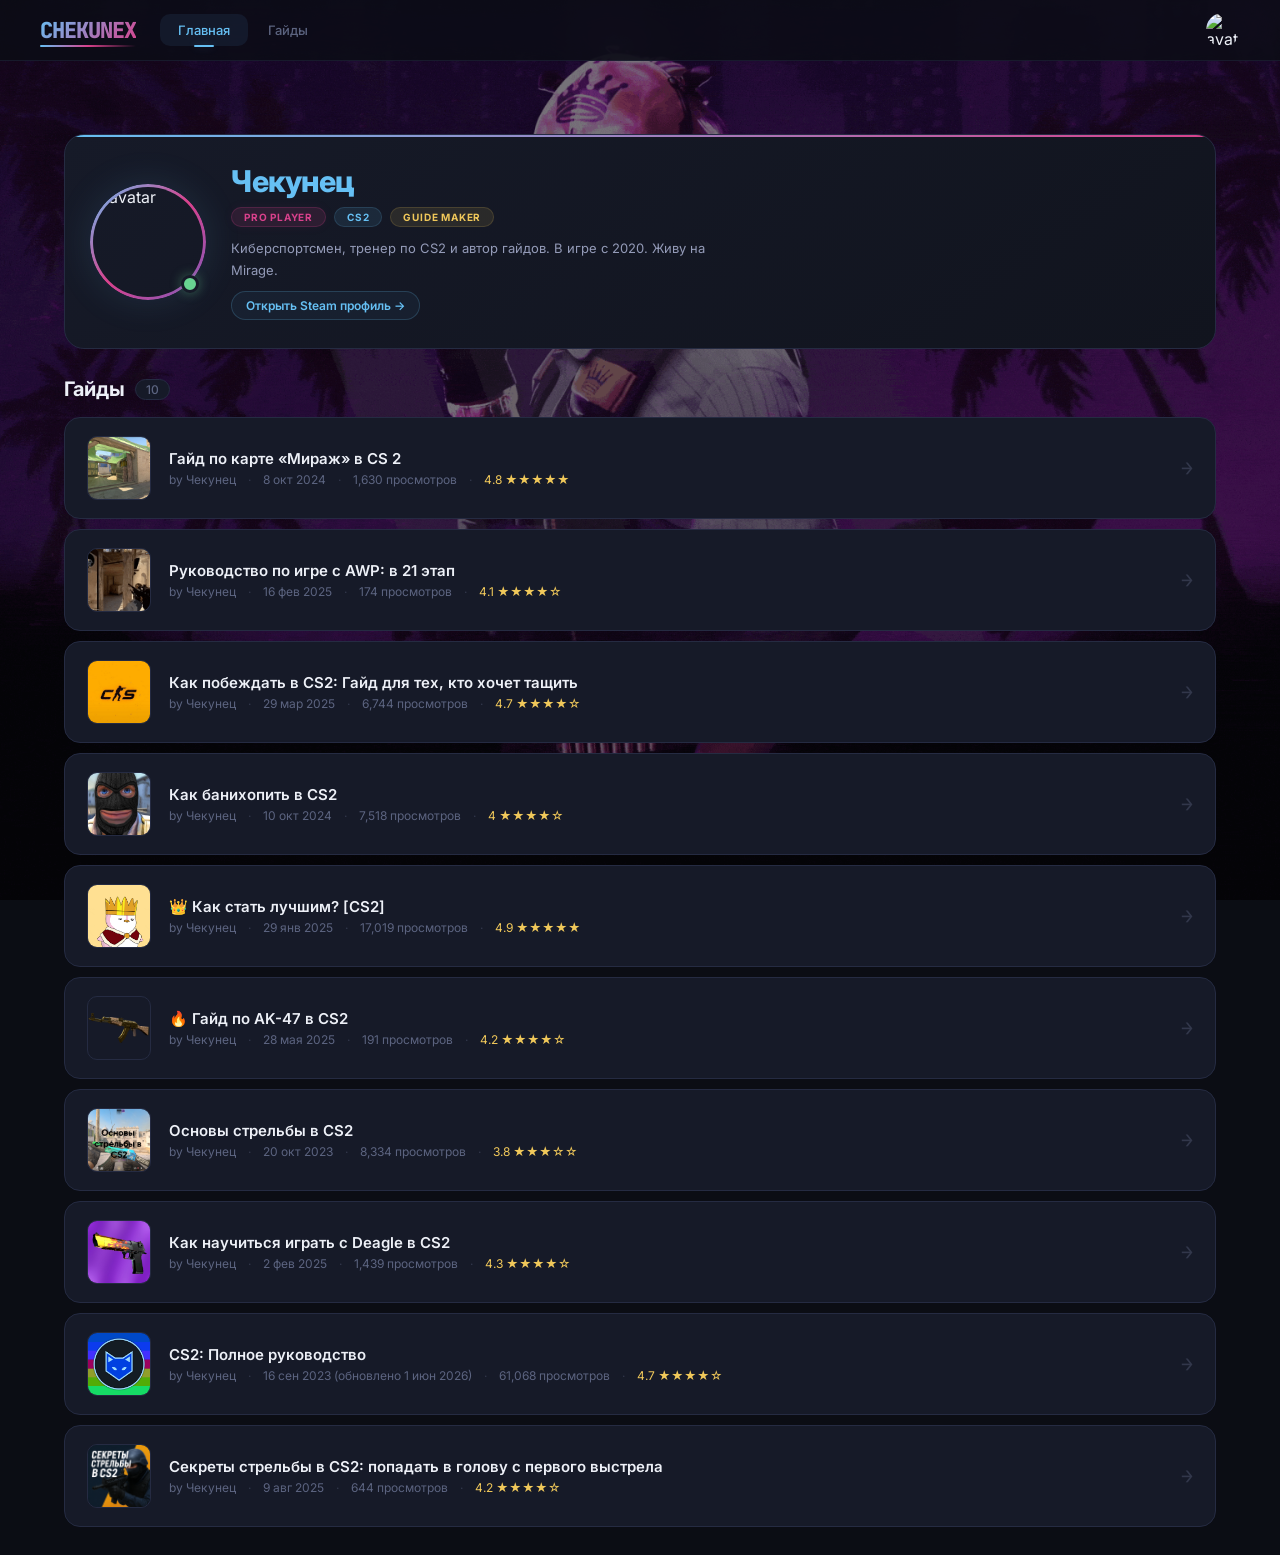
==== commit e7f5cdf3: "chore(assets): migrate guide images to local assets and clean up old resources Replace all external " ====
--- a/index.html
+++ b/index.html
@@ -7,142 +7,12 @@
   <link rel="preconnect" href="https://fonts.googleapis.com">
   <link rel="preconnect" href="https://fonts.gstatic.com" crossorigin>
   <link href="https://fonts.googleapis.com/css2?family=Inter:wght@300;400;500;600;700;800;900&family=JetBrains+Mono:wght@400;500;600;700;800&display=swap" rel="stylesheet">
-  <style>
-    * { margin: 0; padding: 0; box-sizing: border-box; }
-    :root { --bg-deep: #07080c; --bg-primary: #0b0d14; --bg-secondary: #11141e; --bg-card: #161a28; --bg-card-hover: #1c2033; --bg-elevated: #1e2338; --border: #252b42; --border-light: #303858; --border-glow: rgba(102,192,244,0.15); --text-primary: #edf0f7; --text-secondary: #949bb8; --text-muted: #5c6480; --accent: #66c0f4; --accent-hover: #94d6ff; --accent-glow: rgba(102,192,244,0.2); --pink: #d9418c; --pink-glow: rgba(217,65,140,0.25); --purple: #7c5cbf; --green: #68d391; --gold: #f0c85a; --gold-glow: rgba(240,200,90,0.2); --radius-sm: 6px; --radius: 10px; --radius-lg: 16px; --radius-xl: 20px; --shadow-sm: 0 1px 3px rgba(0,0,0,0.4); --shadow: 0 4px 16px rgba(0,0,0,0.5); --shadow-lg: 0 12px 48px rgba(0,0,0,0.6); --shadow-xl: 0 24px 64px rgba(0,0,0,0.7); }
-    body { font-family: 'Inter',-apple-system,BlinkMacSystemFont,sans-serif; background: var(--bg-primary); color: var(--text-primary); min-height: 100vh; display: flex; flex-direction: column; overflow-x: hidden; }
-    .bg-wrap { position: fixed; inset: 0; z-index: 0; pointer-events: none; overflow: hidden; }
-    .bg-gif { width: 100%; height: 100%; object-fit: cover; display: block; }
-    .bg-overlay { position: fixed; inset: 0; z-index: 1; background: rgba(7,8,12,0.55); pointer-events: none; }
-    .bg-mobile { display: none; }
-    @media (max-width: 768px) { .bg-desktop { display: none; } .bg-mobile { display: block; } }
-    a { color: var(--accent); text-decoration: none; transition: color 0.2s; } a:hover { color: var(--accent-hover); }
-    .header { position: sticky; top: 0; z-index: 100; background: rgba(11,13,20,0.85); backdrop-filter: blur(24px) saturate(1.4); -webkit-backdrop-filter: blur(24px) saturate(1.4); border-bottom: 1px solid rgba(37,43,66,0.5); padding: 0 24px; }
-    .header-inner { max-width: 1200px; margin: 0 auto; display: flex; align-items: center; height: 60px; gap: 24px; }
-    .logo { font-family: 'JetBrains Mono',monospace; font-weight: 800; font-size: 22px; letter-spacing: -1px; cursor: pointer; background: linear-gradient(135deg,var(--accent) 0%,var(--pink) 100%); -webkit-background-clip: text; background-clip: text; -webkit-text-fill-color: transparent; position: relative; }
-    .logo::after { content: ''; position: absolute; bottom: -2px; left: 0; right: 0; height: 2px; background: linear-gradient(90deg,var(--accent),var(--pink),transparent); border-radius: 1px; }
-    .nav { display: flex; gap: 2px; }
-    .nav a { padding: 8px 18px; border-radius: var(--radius); font-size: 13px; font-weight: 500; color: var(--text-muted); transition: all 0.2s; position: relative; cursor: pointer; }
-    .nav a:hover { color: var(--text-primary); background: rgba(255,255,255,0.04); }
-    .nav a.active { color: var(--accent); background: rgba(102,192,244,0.08); }
-    .nav a.active::after { content: ''; position: absolute; bottom: -1px; left: 50%; transform: translateX(-50%); width: 20px; height: 2px; background: var(--accent); border-radius: 1px; box-shadow: 0 0 8px var(--accent-glow); }
-    .header-right { margin-left: auto; display: flex; align-items: center; gap: 16px; }
-    .points { font-size: 12px; font-weight: 600; color: var(--gold); padding: 4px 12px; background: rgba(240,200,90,0.08); border: 1px solid rgba(240,200,90,0.12); border-radius: 100px; }
-    .avatar-small { width: 34px; height: 34px; border-radius: 50%; display: block; cursor: pointer; object-fit: cover; }
-    .sub-header { padding: 0 24px; border-bottom: 1px solid rgba(37,43,66,0.3); background: rgba(11,13,20,0.4); }
-    .sub-header-inner { max-width: 1200px; margin: 0 auto; display: flex; align-items: center; height: 44px; font-size: 13px; }
-    .sub-header-inner .bread { color: var(--text-muted); font-weight: 400; }
-    .sub-header-inner .bread-current { color: var(--text-primary); font-weight: 600; }
-    .sub-header-inner .sep { color: var(--text-muted); margin: 0 6px; font-size: 10px; }
-    .page-content { max-width: 1200px; margin: 0 auto; padding: 28px 24px; width: 100%; flex: 1; position: relative; z-index: 1; }
-    .page { display: none; } .page.active { display: block; animation: pageIn 0.4s ease-out; }
-    @keyframes pageIn { from { opacity: 0; transform: translateY(12px); } to { opacity: 1; transform: translateY(0); } }
-    .profile-card { background: linear-gradient(145deg,var(--bg-card) 0%,var(--bg-secondary) 100%); border: 1px solid var(--border); border-radius: var(--radius-xl); padding: 28px; display: flex; gap: 28px; align-items: center; flex-wrap: wrap; margin-bottom: 28px; position: relative; overflow: hidden; }
-    .profile-card::before { content: ''; position: absolute; top: 0; left: 0; right: 0; height: 2px; background: linear-gradient(90deg,var(--accent),var(--pink),var(--purple),var(--accent)); background-size: 300% 100%; animation: gradientBar 4s linear infinite; }
-    @keyframes gradientBar { 0% { background-position: 0% 0%; } 100% { background-position: 300% 0%; } }
-    .profile-avatar-wrap { position: relative; flex-shrink: 0; }
-    .profile-avatar { width: 110px; height: 110px; border-radius: 50%; display: block; box-shadow: 0 0 40px rgba(102,192,244,0.15); }
-    .profile-avatar::after { content: ''; position: absolute; inset: -3px; border-radius: 50%; padding: 3px; background: linear-gradient(135deg,var(--accent),var(--pink),var(--purple)); -webkit-mask: linear-gradient(#fff 0 0) content-box,linear-gradient(#fff 0 0); -webkit-mask-composite: xor; mask-composite: exclude; pointer-events: none; }
-    .profile-status { position: absolute; bottom: 4px; right: 4px; width: 18px; height: 18px; border-radius: 50%; background: var(--green); border: 3px solid var(--bg-card); box-shadow: 0 0 12px rgba(104,211,145,0.4); }
-    .profile-info { flex: 1; min-width: 220px; }
-    .profile-name { font-size: 30px; font-weight: 800; letter-spacing: -0.5px; line-height: 1.2; } .profile-name .accent { color: var(--accent); }
-    .profile-tags { display: flex; gap: 8px; flex-wrap: wrap; margin: 8px 0 10px; }
-    .tag { font-size: 10px; font-weight: 700; text-transform: uppercase; padding: 3px 12px; border-radius: 100px; letter-spacing: 0.8px; }
-    .tag-pro { background: rgba(217,65,140,0.12); color: var(--pink); border: 1px solid rgba(217,65,140,0.2); box-shadow: 0 0 12px rgba(217,65,140,0.05); }
-    .tag-cs2 { background: rgba(102,192,244,0.1); color: var(--accent); border: 1px solid rgba(102,192,244,0.15); }
-    .tag-guide { background: rgba(240,200,90,0.1); color: var(--gold); border: 1px solid rgba(240,200,90,0.15); }
-    .profile-desc { font-size: 13px; color: var(--text-secondary); line-height: 1.7; max-width: 520px; }
-    .steam-link { display: inline-flex; align-items: center; gap: 6px; margin-top: 10px; font-size: 12px; font-weight: 600; color: var(--accent); padding: 6px 14px; border: 1px solid rgba(102,192,244,0.2); border-radius: 100px; transition: all 0.2s; background: rgba(102,192,244,0.05); text-decoration: none; }
-    .steam-link:hover { background: rgba(102,192,244,0.12); border-color: var(--accent); color: var(--accent-hover); }
-    .stats-row { display: none; grid-template-columns: repeat(auto-fit,minmax(140px,1fr)); gap: 1px; background: var(--border); border-radius: var(--radius-lg); overflow: hidden; border: 1px solid var(--border); margin-bottom: 32px; }
-    .stat-cell { background: var(--bg-card); padding: 20px 16px; text-align: center; transition: background 0.2s; }
-    .stat-cell:hover { background: var(--bg-card-hover); }
-    .stat-val { font-size: 22px; font-weight: 800; background: linear-gradient(135deg,var(--accent),var(--accent-hover)); -webkit-background-clip: text; background-clip: text; -webkit-text-fill-color: transparent; }
-    .stat-cell:nth-child(2) .stat-val { background: linear-gradient(135deg,var(--pink),var(--purple)); -webkit-background-clip: text; background-clip: text; -webkit-text-fill-color: transparent; }
-    .stat-cell:nth-child(3) .stat-val { background: linear-gradient(135deg,var(--gold),#f5d87a); -webkit-background-clip: text; background-clip: text; -webkit-text-fill-color: transparent; }
-    .stat-cell:nth-child(4) .stat-val { background: linear-gradient(135deg,var(--green),#8de0b0); -webkit-background-clip: text; background-clip: text; -webkit-text-fill-color: transparent; }
-    .stat-cell:nth-child(5) .stat-val { background: linear-gradient(135deg,var(--purple),var(--accent)); -webkit-background-clip: text; background-clip: text; -webkit-text-fill-color: transparent; }
-    .stat-label { font-size: 10px; color: var(--text-muted); text-transform: uppercase; letter-spacing: 1.2px; margin-top: 4px; font-weight: 600; }
-    .section-title { font-size: 20px; font-weight: 700; margin-bottom: 16px; display: flex; align-items: center; gap: 10px; }
-    .section-title .count { font-size: 12px; font-weight: 500; color: var(--text-muted); padding: 2px 10px; background: var(--bg-card); border: 1px solid var(--border); border-radius: 100px; }
-    .guides-list { display: flex; flex-direction: column; gap: 10px; }
-    .guide-row { display: flex; align-items: center; gap: 18px; background: var(--bg-card); border: 1px solid var(--border); border-radius: var(--radius-lg); padding: 18px 22px; transition: all 0.25s; cursor: pointer; position: relative; overflow: hidden; }
-    .guide-row::before { content: ''; position: absolute; left: 0; top: 0; bottom: 0; width: 3px; background: linear-gradient(180deg,var(--accent),var(--pink)); opacity: 0; transition: opacity 0.25s; }
-    .guide-row:hover { background: var(--bg-card-hover); border-color: var(--border-light); transform: translateX(4px); box-shadow: var(--shadow); }
-    .guide-row:hover::before { opacity: 1; }
-    .guide-row-img { width: 64px; height: 64px; border-radius: var(--radius); flex-shrink: 0; overflow: hidden; border: 1px solid var(--border); }
-    .guide-row-img img { width: 100%; height: 100%; object-fit: cover; display: block; }
-    .guide-row-info { flex: 1; min-width: 0; }
-    .guide-row-title { font-size: 15px; font-weight: 600; color: var(--text-primary); margin-bottom: 4px; }
-    .guide-row-meta { font-size: 12px; color: var(--text-muted); display: flex; gap: 12px; align-items: center; flex-wrap: wrap; }
-    .guide-row-meta .dot { color: var(--text-muted); opacity: 0.4; } .guide-row-meta .rating { color: var(--gold); }
-    .guide-row-arrow { color: var(--text-muted); font-size: 20px; transition: all 0.25s; opacity: 0.4; font-family: 'JetBrains Mono',monospace; }
-    .guide-row:hover .guide-row-arrow { color: var(--accent); opacity: 1; transform: translateX(6px); }
-    .guide-header { background: linear-gradient(145deg,var(--bg-card) 0%,var(--bg-secondary) 100%); border: 1px solid var(--border); border-radius: var(--radius-xl); padding: 32px; margin-bottom: 24px; position: relative; overflow: hidden; }
-    .guide-header::before { content: ''; position: absolute; top: 0; left: 0; right: 0; height: 2px; background: linear-gradient(90deg,var(--accent),var(--pink),var(--gold)); }
-    .guide-header-meta { display: flex; align-items: center; gap: 14px; flex-wrap: wrap; margin-bottom: 14px; }
-    .guide-header-meta .badge { font-size: 10px; font-weight: 700; text-transform: uppercase; padding: 4px 14px; border-radius: 100px; letter-spacing: 0.8px; }
-    .badge-cs2 { background: rgba(102,192,244,0.1); color: var(--accent); border: 1px solid rgba(102,192,244,0.2); }
-    .badge-awp { background: rgba(217,65,140,0.1); color: var(--pink); border: 1px solid rgba(217,65,140,0.2); }
-    .badge-all { background: rgba(124,92,191,0.1); color: var(--purple); border: 1px solid rgba(124,92,191,0.2); }
-    .guide-header-meta .meta-item { font-size: 12px; color: var(--text-muted); } .guide-header-meta .meta-item.gold { color: var(--gold); }
-    .guide-header h1 { font-size: 30px; font-weight: 800; letter-spacing: -0.5px; line-height: 1.25; margin-bottom: 8px; }
-    .guide-header .author { font-size: 13px; color: var(--text-secondary); } .guide-header .author strong { color: var(--accent); }
-    .guide-body { background: var(--bg-card); border: 1px solid var(--border); border-radius: var(--radius-xl); padding: 36px; line-height: 1.75; }
-    .guide-body h3 { font-size: 20px; font-weight: 700; color: var(--accent); margin: 32px 0 14px; padding-bottom: 8px; border-bottom: 1px solid rgba(102,192,244,0.1); }
-    .guide-body h3:first-child { margin-top: 0; } .guide-body h4 { font-size: 16px; font-weight: 600; color: var(--text-primary); margin: 22px 0 8px; }
-    .guide-body p { font-size: 14px; color: var(--text-secondary); margin-bottom: 12px; }
-    .guide-body ul { list-style: none; padding: 0; margin: 0 0 18px; }
-    .guide-body ul li { font-size: 14px; color: var(--text-secondary); line-height: 1.7; padding: 6px 0 6px 24px; position: relative; }
-    .guide-body ul li::before { content: '\25C6'; position: absolute; left: 0; top: 5px; font-size: 10px; color: var(--accent); }
-    .guide-body ul li strong { color: var(--text-primary); }
-    .guide-cover { width: 100%; border-radius: var(--radius-lg); margin-bottom: 24px; border: 1px solid var(--border); display: block; box-shadow: var(--shadow); }
-    .guide-gallery { display: grid; grid-template-columns: repeat(auto-fit,minmax(280px,1fr)); gap: 14px; margin: 20px 0; }
-    .guide-gallery img { width: 100%; border-radius: var(--radius-lg); border: 1px solid var(--border); display: block; transition: all 0.3s; box-shadow: var(--shadow-sm); }
-    .guide-gallery img:hover { transform: scale(1.01); box-shadow: var(--shadow-lg); border-color: var(--border-light); }
-    .guide-reviews { margin-top: 32px; padding-top: 24px; border-top: 2px solid var(--border); }
-    .guide-reviews h3 { font-size: 18px; font-weight: 700; color: var(--text-primary); margin-bottom: 16px; display: flex; align-items: center; gap: 8px; }
-    .guide-reviews h3::before { content: '\2605'; color: var(--gold); font-size: 20px; }
-    .review-item { background: var(--bg-secondary); border: 1px solid var(--border); border-radius: var(--radius); padding: 14px 18px; margin-bottom: 10px; transition: border-color 0.2s; }
-    .review-item:hover { border-color: var(--border-light); }
-    .review-header { display: flex; align-items: center; justify-content: space-between; margin-bottom: 6px; flex-wrap: wrap; gap: 8px; }
-    .review-author { font-weight: 600; font-size: 13px; color: var(--accent); }
-    .review-date { font-size: 11px; color: var(--text-muted); }
-    .review-text { font-size: 13px; color: var(--text-secondary); line-height: 1.6; }
-    .review-rating { color: var(--gold); font-size: 12px; letter-spacing: 1px; }
-    .review-prof-wrap { position: relative; overflow: hidden; border-radius: var(--radius); margin-bottom: 10px; }
-    .review-prof-wrap .review-item { margin-bottom: 0; }
-    .review-prof-wrap.blurred .review-item { filter: blur(6px) brightness(0.35); -webkit-filter: blur(6px) brightness(0.35); user-select: none; pointer-events: none; opacity: 0.7; }
-    .review-prof-overlay { display: none; position: absolute; inset: 0; z-index: 5; border-radius: var(--radius); flex-direction: row; align-items: center; justify-content: space-between; gap: 12px; padding: 10px 16px; background: rgba(7,8,12,0.85); }
-    .review-prof-wrap.blurred .review-prof-overlay { display: flex; }
-    .review-prof-overlay .warning-text { font-size: 12px; color: #ff4757; font-weight: 700; line-height: 1.4; text-align: left; }
-    .review-prof-overlay .warning-btn { background: linear-gradient(135deg,#ff4757,#e84393); color: #fff; border: none; padding: 8px 24px; border-radius: 100px; font-size: 12px; font-weight: 600; cursor: pointer; transition: all 0.25s; white-space: nowrap; flex-shrink: 0; letter-spacing: 0.2px; }
-    .review-prof-overlay .warning-btn:hover { transform: translateY(-1px); box-shadow: 0 6px 20px rgba(255,71,87,0.35), 0 0 0 1px rgba(255,255,255,0.1); }
-    .guide-back { margin-top: 24px; padding-top: 20px; border-top: 1px solid var(--border); }
-    .guide-back a { display: inline-flex; align-items: center; gap: 8px; font-size: 13px; font-weight: 500; color: var(--text-muted); padding: 10px 22px; border: 1px solid var(--border); border-radius: 100px; transition: all 0.2s; cursor: pointer; text-decoration: none; }
-    .guide-back a:hover { color: var(--accent); border-color: var(--border-light); background: rgba(102,192,244,0.04); }
-    .comment-section { margin-top: 32px; padding: 28px; background: var(--bg-card); border: 1px solid var(--border); border-radius: var(--radius-xl); }
-    .comment-section h3 { font-size: 16px; font-weight: 600; color: var(--text-primary); margin-bottom: 16px; display: flex; align-items: center; gap: 8px; }
-    .comment-field { width: 100%; background: var(--bg-secondary); border: 1px solid var(--border); border-radius: var(--radius); padding: 10px 14px; font-size: 13px; color: var(--text-primary); font-family: inherit; transition: border-color 0.2s; margin-bottom: 10px; outline: none; }
-    .comment-field:focus { border-color: var(--accent); }
-    .comment-field::placeholder { color: var(--text-muted); }
-    .comment-row { display: flex; gap: 10px; }
-    .comment-row .comment-field { flex: 1; }
-    .comment-textarea { min-height: 80px; resize: vertical; }
-    .comment-submit { background: linear-gradient(135deg,var(--accent),var(--pink)); color: #fff; border: none; padding: 10px 32px; border-radius: 100px; font-size: 13px; font-weight: 600; cursor: pointer; transition: all 0.25s; letter-spacing: 0.2px; }
-    .comment-submit:hover { transform: translateY(-1px); box-shadow: 0 6px 20px rgba(102,192,244,0.25); }
-    .comment-error { display: none; margin-top: 12px; padding: 12px 16px; background: rgba(255,71,87,0.1); border: 1px solid rgba(255,71,87,0.2); border-radius: var(--radius); font-size: 13px; color: #ff6b6b; line-height: 1.5; }
-    .comment-error .err-code { font-family: 'JetBrains Mono',monospace; font-weight: 700; color: #ff4757; }
-    @media (max-width: 768px) { .profile-card { flex-direction: column; align-items: center; text-align: center; padding: 24px 20px; } .profile-info { text-align: center; } .profile-tags { justify-content: center; } .profile-desc { max-width: 100%; } .guide-body { padding: 20px; } .guide-header { padding: 24px 20px; } .guide-header h1 { font-size: 22px; } .nav { display: none; } .stats-row { grid-template-columns: repeat(3,1fr); } }
-    @media (max-width: 480px) { .stats-row { grid-template-columns: repeat(2,1fr); } .page-content { padding: 16px; } }
-    ::-webkit-scrollbar { width: 6px; } ::-webkit-scrollbar-track { background: var(--bg-deep); } ::-webkit-scrollbar-thumb { background: var(--border); border-radius: 3px; } ::-webkit-scrollbar-thumb:hover { background: var(--border-light); }
-    ::selection { background: rgba(102,192,244,0.2); color: var(--text-primary); }
-  </style>
+  <link rel="stylesheet" href="assets/main.css">
 </head>
 <body>
   <div class="bg-wrap">
-    <img class="bg-gif bg-desktop" src="images/background-desktop.gif" alt="" aria-hidden="true">
-    <img class="bg-gif bg-mobile" src="images/background-mobile.gif" alt="" aria-hidden="true">
+    <img class="bg-gif bg-desktop" src="assets/backgrounds/background-desktop.gif" alt="" aria-hidden="true">
+    <img class="bg-gif bg-mobile" src="assets/backgrounds/background-mobile.gif" alt="" aria-hidden="true">
   </div>
   <div class="bg-overlay"></div>
   <header class="header">
--- a/assets/main.css
+++ b/assets/main.css
@@ -0,0 +1,129 @@
+    * { margin: 0; padding: 0; box-sizing: border-box; }
+    :root { --bg-deep: #07080c; --bg-primary: #0b0d14; --bg-secondary: #11141e; --bg-card: #161a28; --bg-card-hover: #1c2033; --bg-elevated: #1e2338; --border: #252b42; --border-light: #303858; --border-glow: rgba(102,192,244,0.15); --text-primary: #edf0f7; --text-secondary: #949bb8; --text-muted: #5c6480; --accent: #66c0f4; --accent-hover: #94d6ff; --accent-glow: rgba(102,192,244,0.2); --pink: #d9418c; --pink-glow: rgba(217,65,140,0.25); --purple: #7c5cbf; --green: #68d391; --gold: #f0c85a; --gold-glow: rgba(240,200,90,0.2); --radius-sm: 6px; --radius: 10px; --radius-lg: 16px; --radius-xl: 20px; --shadow-sm: 0 1px 3px rgba(0,0,0,0.4); --shadow: 0 4px 16px rgba(0,0,0,0.5); --shadow-lg: 0 12px 48px rgba(0,0,0,0.6); --shadow-xl: 0 24px 64px rgba(0,0,0,0.7); }
+    body { font-family: 'Inter',-apple-system,BlinkMacSystemFont,sans-serif; background: var(--bg-primary); color: var(--text-primary); min-height: 100vh; display: flex; flex-direction: column; overflow-x: hidden; }
+    .bg-wrap { position: fixed; inset: 0; z-index: 0; pointer-events: none; overflow: hidden; }
+    .bg-gif { width: 100%; height: 100%; object-fit: cover; display: block; }
+    .bg-overlay { position: fixed; inset: 0; z-index: 1; background: rgba(7,8,12,0.55); pointer-events: none; }
+    .bg-mobile { display: none; }
+    @media (max-width: 768px) { .bg-desktop { display: none; } .bg-mobile { display: block; } }
+    a { color: var(--accent); text-decoration: none; transition: color 0.2s; } a:hover { color: var(--accent-hover); }
+    .header { position: sticky; top: 0; z-index: 100; background: rgba(11,13,20,0.85); backdrop-filter: blur(24px) saturate(1.4); -webkit-backdrop-filter: blur(24px) saturate(1.4); border-bottom: 1px solid rgba(37,43,66,0.5); padding: 0 24px; }
+    .header-inner { max-width: 1200px; margin: 0 auto; display: flex; align-items: center; height: 60px; gap: 24px; }
+    .logo { font-family: 'JetBrains Mono',monospace; font-weight: 800; font-size: 22px; letter-spacing: -1px; cursor: pointer; background: linear-gradient(135deg,var(--accent) 0%,var(--pink) 100%); -webkit-background-clip: text; background-clip: text; -webkit-text-fill-color: transparent; position: relative; }
+    .logo::after { content: ''; position: absolute; bottom: -2px; left: 0; right: 0; height: 2px; background: linear-gradient(90deg,var(--accent),var(--pink),transparent); border-radius: 1px; }
+    .nav { display: flex; gap: 2px; }
+    .nav a { padding: 8px 18px; border-radius: var(--radius); font-size: 13px; font-weight: 500; color: var(--text-muted); transition: all 0.2s; position: relative; cursor: pointer; }
+    .nav a:hover { color: var(--text-primary); background: rgba(255,255,255,0.04); }
+    .nav a.active { color: var(--accent); background: rgba(102,192,244,0.08); }
+    .nav a.active::after { content: ''; position: absolute; bottom: -1px; left: 50%; transform: translateX(-50%); width: 20px; height: 2px; background: var(--accent); border-radius: 1px; box-shadow: 0 0 8px var(--accent-glow); }
+    .header-right { margin-left: auto; display: flex; align-items: center; gap: 16px; }
+    .points { font-size: 12px; font-weight: 600; color: var(--gold); padding: 4px 12px; background: rgba(240,200,90,0.08); border: 1px solid rgba(240,200,90,0.12); border-radius: 100px; }
+    .avatar-small { width: 34px; height: 34px; border-radius: 50%; display: block; cursor: pointer; object-fit: cover; }
+    .sub-header { padding: 0 24px; border-bottom: 1px solid rgba(37,43,66,0.3); background: rgba(11,13,20,0.4); }
+    .sub-header-inner { max-width: 1200px; margin: 0 auto; display: flex; align-items: center; height: 44px; font-size: 13px; }
+    .sub-header-inner .bread { color: var(--text-muted); font-weight: 400; }
+    .sub-header-inner .bread-current { color: var(--text-primary); font-weight: 600; }
+    .sub-header-inner .sep { color: var(--text-muted); margin: 0 6px; font-size: 10px; }
+    .page-content { max-width: 1200px; margin: 0 auto; padding: 28px 24px; width: 100%; flex: 1; position: relative; z-index: 1; }
+    .page { display: none; } .page.active { display: block; animation: pageIn 0.4s ease-out; }
+    @keyframes pageIn { from { opacity: 0; transform: translateY(12px); } to { opacity: 1; transform: translateY(0); } }
+    .profile-card { background: linear-gradient(145deg,var(--bg-card) 0%,var(--bg-secondary) 100%); border: 1px solid var(--border); border-radius: var(--radius-xl); padding: 28px; display: flex; gap: 28px; align-items: center; flex-wrap: wrap; margin-bottom: 28px; position: relative; overflow: hidden; }
+    .profile-card::before { content: ''; position: absolute; top: 0; left: 0; right: 0; height: 2px; background: linear-gradient(90deg,var(--accent),var(--pink),var(--purple),var(--accent)); background-size: 300% 100%; animation: gradientBar 4s linear infinite; }
+    @keyframes gradientBar { 0% { background-position: 0% 0%; } 100% { background-position: 300% 0%; } }
+    .profile-avatar-wrap { position: relative; flex-shrink: 0; }
+    .profile-avatar { width: 110px; height: 110px; border-radius: 50%; display: block; box-shadow: 0 0 40px rgba(102,192,244,0.15); }
+    .profile-avatar::after { content: ''; position: absolute; inset: -3px; border-radius: 50%; padding: 3px; background: linear-gradient(135deg,var(--accent),var(--pink),var(--purple)); -webkit-mask: linear-gradient(#fff 0 0) content-box,linear-gradient(#fff 0 0); -webkit-mask-composite: xor; mask-composite: exclude; pointer-events: none; }
+    .profile-status { position: absolute; bottom: 4px; right: 4px; width: 18px; height: 18px; border-radius: 50%; background: var(--green); border: 3px solid var(--bg-card); box-shadow: 0 0 12px rgba(104,211,145,0.4); }
+    .profile-info { flex: 1; min-width: 220px; }
+    .profile-name { font-size: 30px; font-weight: 800; letter-spacing: -0.5px; line-height: 1.2; } .profile-name .accent { color: var(--accent); }
+    .profile-tags { display: flex; gap: 8px; flex-wrap: wrap; margin: 8px 0 10px; }
+    .tag { font-size: 10px; font-weight: 700; text-transform: uppercase; padding: 3px 12px; border-radius: 100px; letter-spacing: 0.8px; }
+    .tag-pro { background: rgba(217,65,140,0.12); color: var(--pink); border: 1px solid rgba(217,65,140,0.2); box-shadow: 0 0 12px rgba(217,65,140,0.05); }
+    .tag-cs2 { background: rgba(102,192,244,0.1); color: var(--accent); border: 1px solid rgba(102,192,244,0.15); }
+    .tag-guide { background: rgba(240,200,90,0.1); color: var(--gold); border: 1px solid rgba(240,200,90,0.15); }
+    .profile-desc { font-size: 13px; color: var(--text-secondary); line-height: 1.7; max-width: 520px; }
+    .steam-link { display: inline-flex; align-items: center; gap: 6px; margin-top: 10px; font-size: 12px; font-weight: 600; color: var(--accent); padding: 6px 14px; border: 1px solid rgba(102,192,244,0.2); border-radius: 100px; transition: all 0.2s; background: rgba(102,192,244,0.05); text-decoration: none; }
+    .steam-link:hover { background: rgba(102,192,244,0.12); border-color: var(--accent); color: var(--accent-hover); }
+    .stats-row { display: none; grid-template-columns: repeat(auto-fit,minmax(140px,1fr)); gap: 1px; background: var(--border); border-radius: var(--radius-lg); overflow: hidden; border: 1px solid var(--border); margin-bottom: 32px; }
+    .stat-cell { background: var(--bg-card); padding: 20px 16px; text-align: center; transition: background 0.2s; }
+    .stat-cell:hover { background: var(--bg-card-hover); }
+    .stat-val { font-size: 22px; font-weight: 800; background: linear-gradient(135deg,var(--accent),var(--accent-hover)); -webkit-background-clip: text; background-clip: text; -webkit-text-fill-color: transparent; }
+    .stat-cell:nth-child(2) .stat-val { background: linear-gradient(135deg,var(--pink),var(--purple)); -webkit-background-clip: text; background-clip: text; -webkit-text-fill-color: transparent; }
+    .stat-cell:nth-child(3) .stat-val { background: linear-gradient(135deg,var(--gold),#f5d87a); -webkit-background-clip: text; background-clip: text; -webkit-text-fill-color: transparent; }
+    .stat-cell:nth-child(4) .stat-val { background: linear-gradient(135deg,var(--green),#8de0b0); -webkit-background-clip: text; background-clip: text; -webkit-text-fill-color: transparent; }
+    .stat-cell:nth-child(5) .stat-val { background: linear-gradient(135deg,var(--purple),var(--accent)); -webkit-background-clip: text; background-clip: text; -webkit-text-fill-color: transparent; }
+    .stat-label { font-size: 10px; color: var(--text-muted); text-transform: uppercase; letter-spacing: 1.2px; margin-top: 4px; font-weight: 600; }
+    .section-title { font-size: 20px; font-weight: 700; margin-bottom: 16px; display: flex; align-items: center; gap: 10px; }
+    .section-title .count { font-size: 12px; font-weight: 500; color: var(--text-muted); padding: 2px 10px; background: var(--bg-card); border: 1px solid var(--border); border-radius: 100px; }
+    .guides-list { display: flex; flex-direction: column; gap: 10px; }
+    .guide-row { display: flex; align-items: center; gap: 18px; background: var(--bg-card); border: 1px solid var(--border); border-radius: var(--radius-lg); padding: 18px 22px; transition: all 0.25s; cursor: pointer; position: relative; overflow: hidden; }
+    .guide-row::before { content: ''; position: absolute; left: 0; top: 0; bottom: 0; width: 3px; background: linear-gradient(180deg,var(--accent),var(--pink)); opacity: 0; transition: opacity 0.25s; }
+    .guide-row:hover { background: var(--bg-card-hover); border-color: var(--border-light); transform: translateX(4px); box-shadow: var(--shadow); }
+    .guide-row:hover::before { opacity: 1; }
+    .guide-row-img { width: 64px; height: 64px; border-radius: var(--radius); flex-shrink: 0; overflow: hidden; border: 1px solid var(--border); }
+    .guide-row-img img { width: 100%; height: 100%; object-fit: cover; display: block; }
+    .guide-row-info { flex: 1; min-width: 0; }
+    .guide-row-title { font-size: 15px; font-weight: 600; color: var(--text-primary); margin-bottom: 4px; }
+    .guide-row-meta { font-size: 12px; color: var(--text-muted); display: flex; gap: 12px; align-items: center; flex-wrap: wrap; }
+    .guide-row-meta .dot { color: var(--text-muted); opacity: 0.4; } .guide-row-meta .rating { color: var(--gold); }
+    .guide-row-arrow { color: var(--text-muted); font-size: 20px; transition: all 0.25s; opacity: 0.4; font-family: 'JetBrains Mono',monospace; }
+    .guide-row:hover .guide-row-arrow { color: var(--accent); opacity: 1; transform: translateX(6px); }
+    .guide-header { background: linear-gradient(145deg,var(--bg-card) 0%,var(--bg-secondary) 100%); border: 1px solid var(--border); border-radius: var(--radius-xl); padding: 32px; margin-bottom: 24px; position: relative; overflow: hidden; }
+    .guide-header::before { content: ''; position: absolute; top: 0; left: 0; right: 0; height: 2px; background: linear-gradient(90deg,var(--accent),var(--pink),var(--gold)); }
+    .guide-header-meta { display: flex; align-items: center; gap: 14px; flex-wrap: wrap; margin-bottom: 14px; }
+    .guide-header-meta .badge { font-size: 10px; font-weight: 700; text-transform: uppercase; padding: 4px 14px; border-radius: 100px; letter-spacing: 0.8px; }
+    .badge-cs2 { background: rgba(102,192,244,0.1); color: var(--accent); border: 1px solid rgba(102,192,244,0.2); }
+    .badge-awp { background: rgba(217,65,140,0.1); color: var(--pink); border: 1px solid rgba(217,65,140,0.2); }
+    .badge-all { background: rgba(124,92,191,0.1); color: var(--purple); border: 1px solid rgba(124,92,191,0.2); }
+    .guide-header-meta .meta-item { font-size: 12px; color: var(--text-muted); } .guide-header-meta .meta-item.gold { color: var(--gold); }
+    .guide-header h1 { font-size: 30px; font-weight: 800; letter-spacing: -0.5px; line-height: 1.25; margin-bottom: 8px; }
+    .guide-header .author { font-size: 13px; color: var(--text-secondary); } .guide-header .author strong { color: var(--accent); }
+    .guide-body { background: var(--bg-card); border: 1px solid var(--border); border-radius: var(--radius-xl); padding: 36px; line-height: 1.75; }
+    .guide-body h3 { font-size: 20px; font-weight: 700; color: var(--accent); margin: 32px 0 14px; padding-bottom: 8px; border-bottom: 1px solid rgba(102,192,244,0.1); }
+    .guide-body h3:first-child { margin-top: 0; } .guide-body h4 { font-size: 16px; font-weight: 600; color: var(--text-primary); margin: 22px 0 8px; }
+    .guide-body p { font-size: 14px; color: var(--text-secondary); margin-bottom: 12px; }
+    .guide-body ul { list-style: none; padding: 0; margin: 0 0 18px; }
+    .guide-body ul li { font-size: 14px; color: var(--text-secondary); line-height: 1.7; padding: 6px 0 6px 24px; position: relative; }
+    .guide-body ul li::before { content: '\25C6'; position: absolute; left: 0; top: 5px; font-size: 10px; color: var(--accent); }
+    .guide-body ul li strong { color: var(--text-primary); }
+    .guide-cover { width: 100%; border-radius: var(--radius-lg); margin-bottom: 24px; border: 1px solid var(--border); display: block; box-shadow: var(--shadow); }
+    .guide-gallery { display: grid; grid-template-columns: repeat(auto-fit,minmax(280px,1fr)); gap: 14px; margin: 20px 0; }
+    .guide-gallery img { width: 100%; border-radius: var(--radius-lg); border: 1px solid var(--border); display: block; transition: all 0.3s; box-shadow: var(--shadow-sm); }
+    .guide-gallery img:hover { transform: scale(1.01); box-shadow: var(--shadow-lg); border-color: var(--border-light); }
+    .guide-reviews { margin-top: 32px; padding-top: 24px; border-top: 2px solid var(--border); }
+    .guide-reviews h3 { font-size: 18px; font-weight: 700; color: var(--text-primary); margin-bottom: 16px; display: flex; align-items: center; gap: 8px; }
+    .guide-reviews h3::before { content: '\2605'; color: var(--gold); font-size: 20px; }
+    .review-item { background: var(--bg-secondary); border: 1px solid var(--border); border-radius: var(--radius); padding: 14px 18px; margin-bottom: 10px; transition: border-color 0.2s; }
+    .review-item:hover { border-color: var(--border-light); }
+    .review-header { display: flex; align-items: center; justify-content: space-between; margin-bottom: 6px; flex-wrap: wrap; gap: 8px; }
+    .review-author { font-weight: 600; font-size: 13px; color: var(--accent); }
+    .review-date { font-size: 11px; color: var(--text-muted); }
+    .review-text { font-size: 13px; color: var(--text-secondary); line-height: 1.6; }
+    .review-rating { color: var(--gold); font-size: 12px; letter-spacing: 1px; }
+    .review-prof-wrap { position: relative; overflow: hidden; border-radius: var(--radius); margin-bottom: 10px; }
+    .review-prof-wrap .review-item { margin-bottom: 0; }
+    .review-prof-wrap.blurred .review-item { filter: blur(6px) brightness(0.35); -webkit-filter: blur(6px) brightness(0.35); user-select: none; pointer-events: none; opacity: 0.7; }
+    .review-prof-overlay { display: none; position: absolute; inset: 0; z-index: 5; border-radius: var(--radius); flex-direction: row; align-items: center; justify-content: space-between; gap: 12px; padding: 10px 16px; background: rgba(7,8,12,0.85); }
+    .review-prof-wrap.blurred .review-prof-overlay { display: flex; }
+    .review-prof-overlay .warning-text { font-size: 12px; color: #ff4757; font-weight: 700; line-height: 1.4; text-align: left; }
+    .review-prof-overlay .warning-btn { background: linear-gradient(135deg,#ff4757,#e84393); color: #fff; border: none; padding: 8px 24px; border-radius: 100px; font-size: 12px; font-weight: 600; cursor: pointer; transition: all 0.25s; white-space: nowrap; flex-shrink: 0; letter-spacing: 0.2px; }
+    .review-prof-overlay .warning-btn:hover { transform: translateY(-1px); box-shadow: 0 6px 20px rgba(255,71,87,0.35), 0 0 0 1px rgba(255,255,255,0.1); }
+    .guide-back { margin-top: 24px; padding-top: 20px; border-top: 1px solid var(--border); }
+    .guide-back a { display: inline-flex; align-items: center; gap: 8px; font-size: 13px; font-weight: 500; color: var(--text-muted); padding: 10px 22px; border: 1px solid var(--border); border-radius: 100px; transition: all 0.2s; cursor: pointer; text-decoration: none; }
+    .guide-back a:hover { color: var(--accent); border-color: var(--border-light); background: rgba(102,192,244,0.04); }
+    .comment-section { margin-top: 32px; padding: 28px; background: var(--bg-card); border: 1px solid var(--border); border-radius: var(--radius-xl); }
+    .comment-section h3 { font-size: 16px; font-weight: 600; color: var(--text-primary); margin-bottom: 16px; display: flex; align-items: center; gap: 8px; }
+    .comment-field { width: 100%; background: var(--bg-secondary); border: 1px solid var(--border); border-radius: var(--radius); padding: 10px 14px; font-size: 13px; color: var(--text-primary); font-family: inherit; transition: border-color 0.2s; margin-bottom: 10px; outline: none; }
+    .comment-field:focus { border-color: var(--accent); }
+    .comment-field::placeholder { color: var(--text-muted); }
+    .comment-row { display: flex; gap: 10px; }
+    .comment-row .comment-field { flex: 1; }
+    .comment-textarea { min-height: 80px; resize: vertical; }
+    .comment-submit { background: linear-gradient(135deg,var(--accent),var(--pink)); color: #fff; border: none; padding: 10px 32px; border-radius: 100px; font-size: 13px; font-weight: 600; cursor: pointer; transition: all 0.25s; letter-spacing: 0.2px; }
+    .comment-submit:hover { transform: translateY(-1px); box-shadow: 0 6px 20px rgba(102,192,244,0.25); }
+    .comment-error { display: none; margin-top: 12px; padding: 12px 16px; background: rgba(255,71,87,0.1); border: 1px solid rgba(255,71,87,0.2); border-radius: var(--radius); font-size: 13px; color: #ff6b6b; line-height: 1.5; }
+    .comment-error .err-code { font-family: 'JetBrains Mono',monospace; font-weight: 700; color: #ff4757; }
+    @media (max-width: 768px) { .profile-card { flex-direction: column; align-items: center; text-align: center; padding: 24px 20px; } .profile-info { text-align: center; } .profile-tags { justify-content: center; } .profile-desc { max-width: 100%; } .guide-body { padding: 20px; } .guide-header { padding: 24px 20px; } .guide-header h1 { font-size: 22px; } .nav { display: none; } .stats-row { grid-template-columns: repeat(3,1fr); } }
+    @media (max-width: 480px) { .stats-row { grid-template-columns: repeat(2,1fr); } .page-content { padding: 16px; } }
+    ::-webkit-scrollbar { width: 6px; } ::-webkit-scrollbar-track { background: var(--bg-deep); } ::-webkit-scrollbar-thumb { background: var(--border); border-radius: 3px; } ::-webkit-scrollbar-thumb:hover { background: var(--border-light); }
+    ::selection { background: rgba(102,192,244,0.2); color: var(--text-primary); }
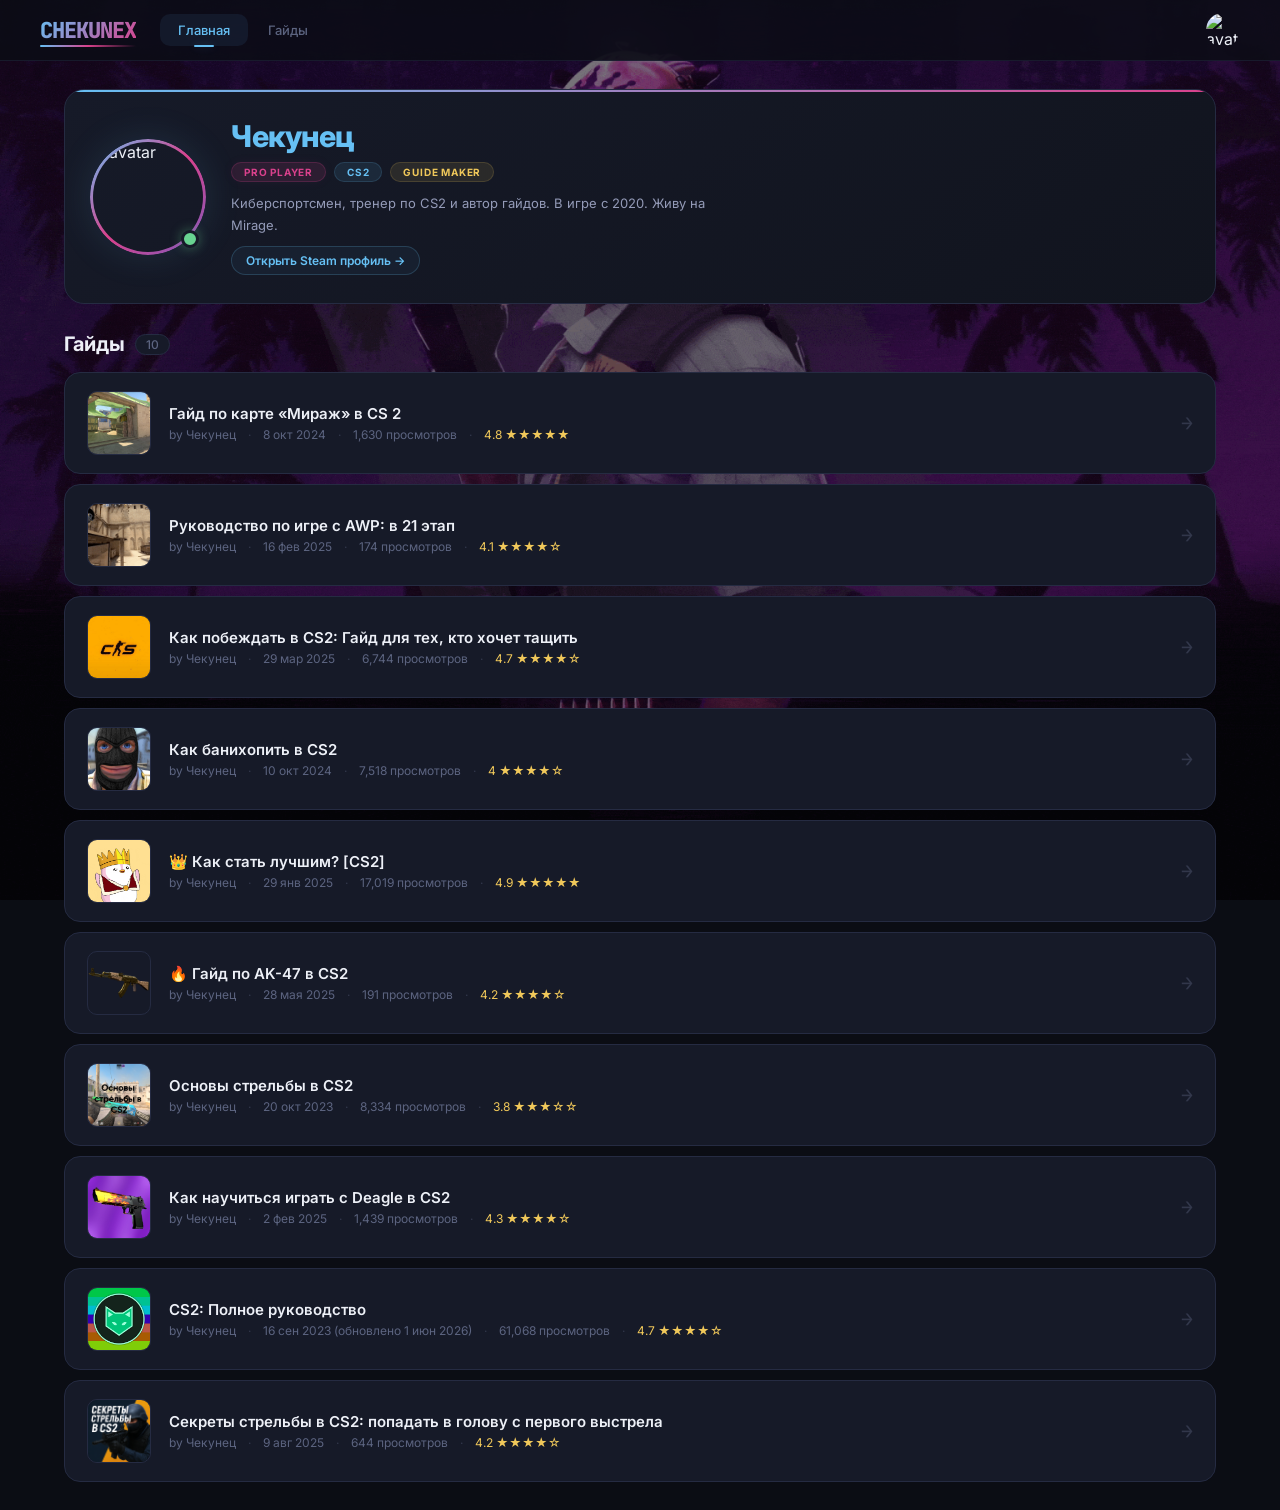
==== commit 62b1d1c1: "feat(ui): implement clickable breadcrumb navigation with dynamic highlighting" ====
--- a/index.html
+++ b/index.html
@@ -25,10 +25,13 @@
       <div class="header-right"><img class="avatar-small" src="https://avatars.fastly.steamstatic.com/25f4bf83b53d3f5722e76bcd8d0f8a3aebb3e9b3_full.jpg" alt="avatar"></div>
     </div>
   </header>
-  <div class="sub-header">
+  <div class="sub-header" id="subHeader">
     <div class="sub-header-inner">
-      <span class="bread">Чекунец</span><span class="sep">&#8250;</span>
-      <span class="bread-current" id="breadCurrent">Главная</span>
+      <a class="bread-link" id="breadHome" onclick="navigate('profile')">Главная</a>
+      <span class="sep">→</span>
+      <a class="bread-link" id="breadGuidesLink" onclick="navigate('guides')">Гайды</a>
+      <span class="sep" id="breadSepTitle">→</span>
+      <span class="bread-current" id="breadTitle"></span>
     </div>
   </div>
   <div class="page-content" id="pageContent">
--- a/assets/main.css
+++ b/assets/main.css
@@ -1,10 +1,15 @@
-    * { margin: 0; padding: 0; box-sizing: border-box; }
+﻿    * { margin: 0; padding: 0; box-sizing: border-box; }
     :root { --bg-deep: #07080c; --bg-primary: #0b0d14; --bg-secondary: #11141e; --bg-card: #161a28; --bg-card-hover: #1c2033; --bg-elevated: #1e2338; --border: #252b42; --border-light: #303858; --border-glow: rgba(102,192,244,0.15); --text-primary: #edf0f7; --text-secondary: #949bb8; --text-muted: #5c6480; --accent: #66c0f4; --accent-hover: #94d6ff; --accent-glow: rgba(102,192,244,0.2); --pink: #d9418c; --pink-glow: rgba(217,65,140,0.25); --purple: #7c5cbf; --green: #68d391; --gold: #f0c85a; --gold-glow: rgba(240,200,90,0.2); --radius-sm: 6px; --radius: 10px; --radius-lg: 16px; --radius-xl: 20px; --shadow-sm: 0 1px 3px rgba(0,0,0,0.4); --shadow: 0 4px 16px rgba(0,0,0,0.5); --shadow-lg: 0 12px 48px rgba(0,0,0,0.6); --shadow-xl: 0 24px 64px rgba(0,0,0,0.7); }
     body { font-family: 'Inter',-apple-system,BlinkMacSystemFont,sans-serif; background: var(--bg-primary); color: var(--text-primary); min-height: 100vh; display: flex; flex-direction: column; overflow-x: hidden; }
     .bg-wrap { position: fixed; inset: 0; z-index: 0; pointer-events: none; overflow: hidden; }
     .bg-gif { width: 100%; height: 100%; object-fit: cover; display: block; }
     .bg-overlay { position: fixed; inset: 0; z-index: 1; background: rgba(7,8,12,0.55); pointer-events: none; }
     .bg-mobile { display: none; }
+    
+
+
+
+
     @media (max-width: 768px) { .bg-desktop { display: none; } .bg-mobile { display: block; } }
     a { color: var(--accent); text-decoration: none; transition: color 0.2s; } a:hover { color: var(--accent-hover); }
     .header { position: sticky; top: 0; z-index: 100; background: rgba(11,13,20,0.85); backdrop-filter: blur(24px) saturate(1.4); -webkit-backdrop-filter: blur(24px) saturate(1.4); border-bottom: 1px solid rgba(37,43,66,0.5); padding: 0 24px; }
@@ -19,11 +24,9 @@
     .header-right { margin-left: auto; display: flex; align-items: center; gap: 16px; }
     .points { font-size: 12px; font-weight: 600; color: var(--gold); padding: 4px 12px; background: rgba(240,200,90,0.08); border: 1px solid rgba(240,200,90,0.12); border-radius: 100px; }
     .avatar-small { width: 34px; height: 34px; border-radius: 50%; display: block; cursor: pointer; object-fit: cover; }
-    .sub-header { padding: 0 24px; border-bottom: 1px solid rgba(37,43,66,0.3); background: rgba(11,13,20,0.4); }
+    .sub-header { display: none; padding: 0 24px; border-bottom: 1px solid rgba(37,43,66,0.3); background: rgba(11,13,20,0.4); z-index: 1; }
     .sub-header-inner { max-width: 1200px; margin: 0 auto; display: flex; align-items: center; height: 44px; font-size: 13px; }
-    .sub-header-inner .bread { color: var(--text-muted); font-weight: 400; }
-    .sub-header-inner .bread-current { color: var(--text-primary); font-weight: 600; }
-    .sub-header-inner .sep { color: var(--text-muted); margin: 0 6px; font-size: 10px; }
+    
     .page-content { max-width: 1200px; margin: 0 auto; padding: 28px 24px; width: 100%; flex: 1; position: relative; z-index: 1; }
     .page { display: none; } .page.active { display: block; animation: pageIn 0.4s ease-out; }
     @keyframes pageIn { from { opacity: 0; transform: translateY(12px); } to { opacity: 1; transform: translateY(0); } }
@@ -123,7 +126,19 @@
     .comment-submit:hover { transform: translateY(-1px); box-shadow: 0 6px 20px rgba(102,192,244,0.25); }
     .comment-error { display: none; margin-top: 12px; padding: 12px 16px; background: rgba(255,71,87,0.1); border: 1px solid rgba(255,71,87,0.2); border-radius: var(--radius); font-size: 13px; color: #ff6b6b; line-height: 1.5; }
     .comment-error .err-code { font-family: 'JetBrains Mono',monospace; font-weight: 700; color: #ff4757; }
-    @media (max-width: 768px) { .profile-card { flex-direction: column; align-items: center; text-align: center; padding: 24px 20px; } .profile-info { text-align: center; } .profile-tags { justify-content: center; } .profile-desc { max-width: 100%; } .guide-body { padding: 20px; } .guide-header { padding: 24px 20px; } .guide-header h1 { font-size: 22px; } .nav { display: none; } .stats-row { grid-template-columns: repeat(3,1fr); } }
+    
+
+
+
+
+    @media (max-width: 768px) { .profile-card { flex-direction: column; align-items: center; text-align: center; padding: 24px 20px; } .profile-info { text-align: center; } .profile-tags { justify-content: center; } .profile-desc { max-width: 100%; } .guide-body { padding: 20px; } .guide-header { padding: 24px 20px; } .guide-header h1 { font-size: 22px; } .nav { display: none; } .stats-row { grid-template-columns: repeat(3,1fr); } .sub-header.visible { display: block; } }
     @media (max-width: 480px) { .stats-row { grid-template-columns: repeat(2,1fr); } .page-content { padding: 16px; } }
     ::-webkit-scrollbar { width: 6px; } ::-webkit-scrollbar-track { background: var(--bg-deep); } ::-webkit-scrollbar-thumb { background: var(--border); border-radius: 3px; } ::-webkit-scrollbar-thumb:hover { background: var(--border-light); }
     ::selection { background: rgba(102,192,244,0.2); color: var(--text-primary); }
+
+    
+    .sub-header-inner .sep { color: var(--text-muted); margin: 0 4px; font-size: 11px; }
+    .sub-header-inner .bread-link { color: var(--text-secondary); font-weight: 500; font-size: 12px; cursor: pointer; transition: color 0.2s; text-decoration: none; }
+    .sub-header-inner .bread-link:hover { color: var(--accent); }
+    .sub-header-inner .bread-link.current { color: var(--text-muted); cursor: default; pointer-events: none; }
+    .sub-header-inner .bread-current { color: var(--text-muted); font-weight: 400; font-size: 12px; overflow: hidden; text-overflow: ellipsis; white-space: nowrap; max-width: 100%; }
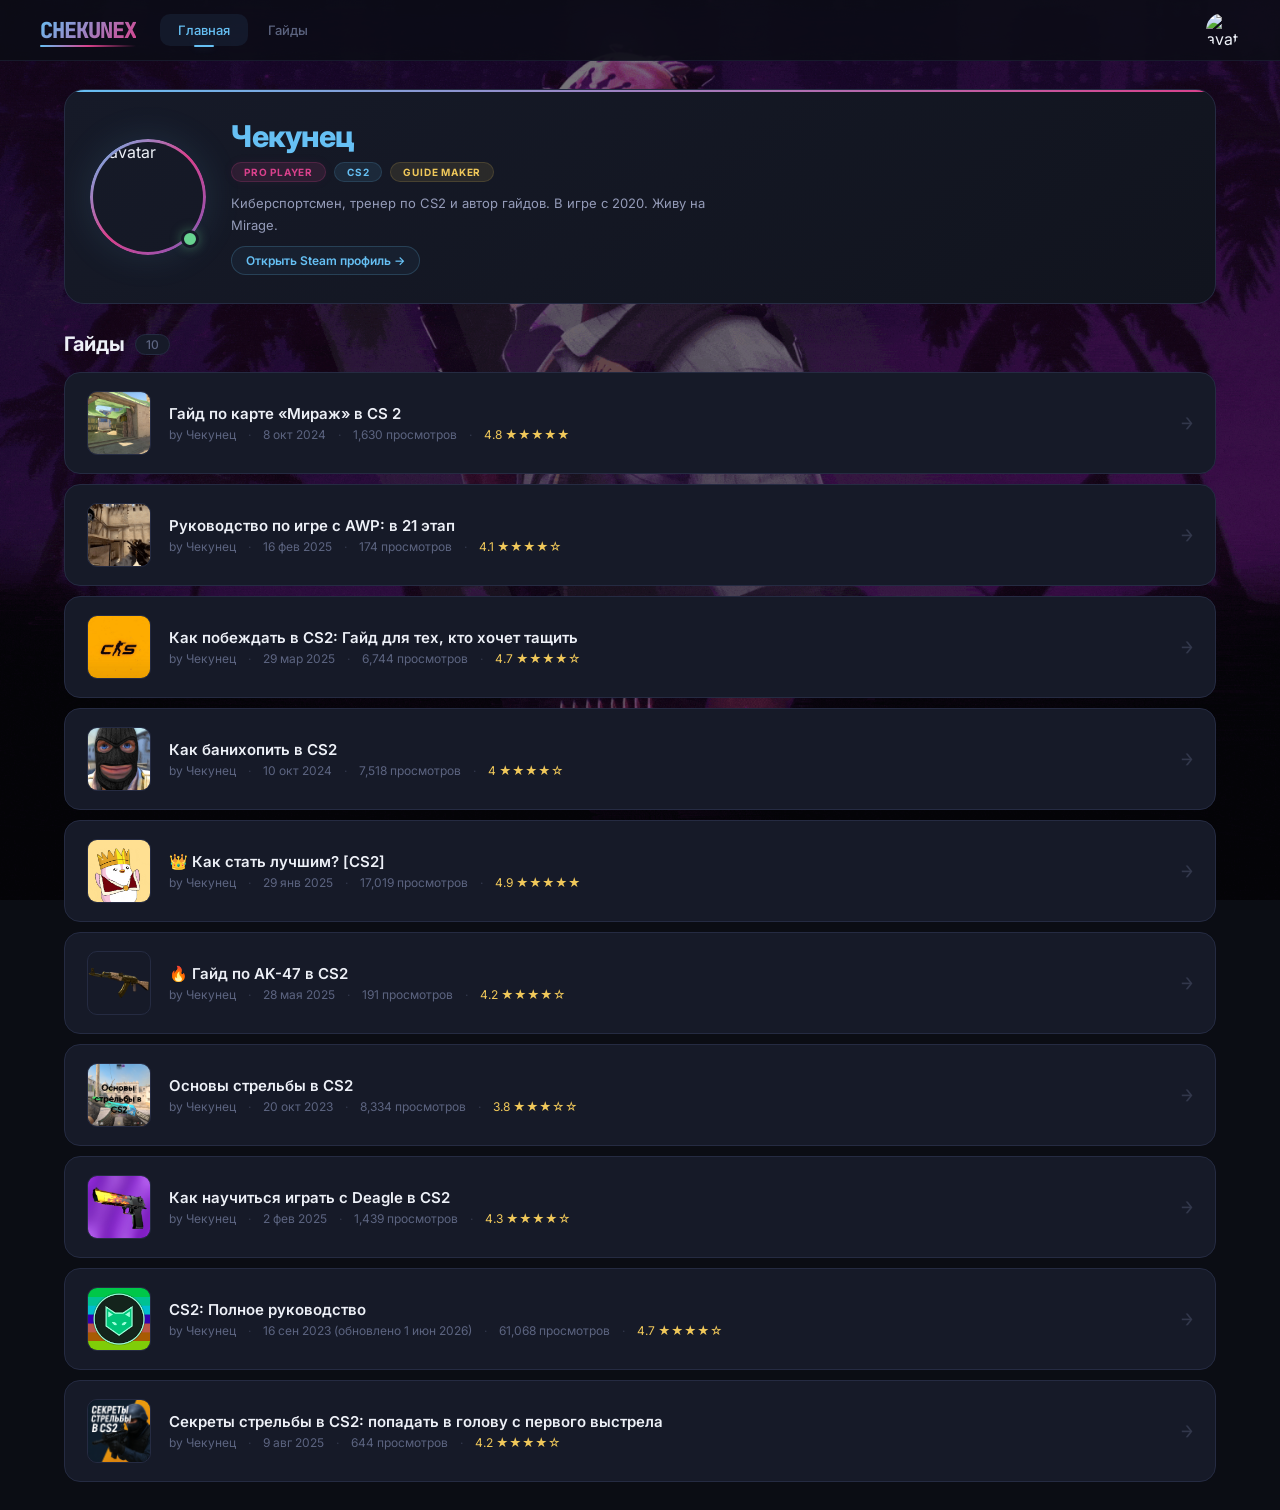
==== commit e58ff8b4: "feat(meta): add favicon asset and update page title" ====
--- a/index.html
+++ b/index.html
@@ -3,7 +3,8 @@
 <head>
   <meta charset="UTF-8">
   <meta name="viewport" content="width=device-width, initial-scale=1.0">
-  <title>CHEKUNEX — CS2 Pro Profile</title>
+  <title>CHEKUNEX — CS2 Pro Gaming</title>
+  <link rel="icon" type="image/jpeg" href="assets/favicon.jpg">
   <link rel="preconnect" href="https://fonts.googleapis.com">
   <link rel="preconnect" href="https://fonts.gstatic.com" crossorigin>
   <link href="https://fonts.googleapis.com/css2?family=Inter:wght@300;400;500;600;700;800;900&family=JetBrains+Mono:wght@400;500;600;700;800&display=swap" rel="stylesheet">
